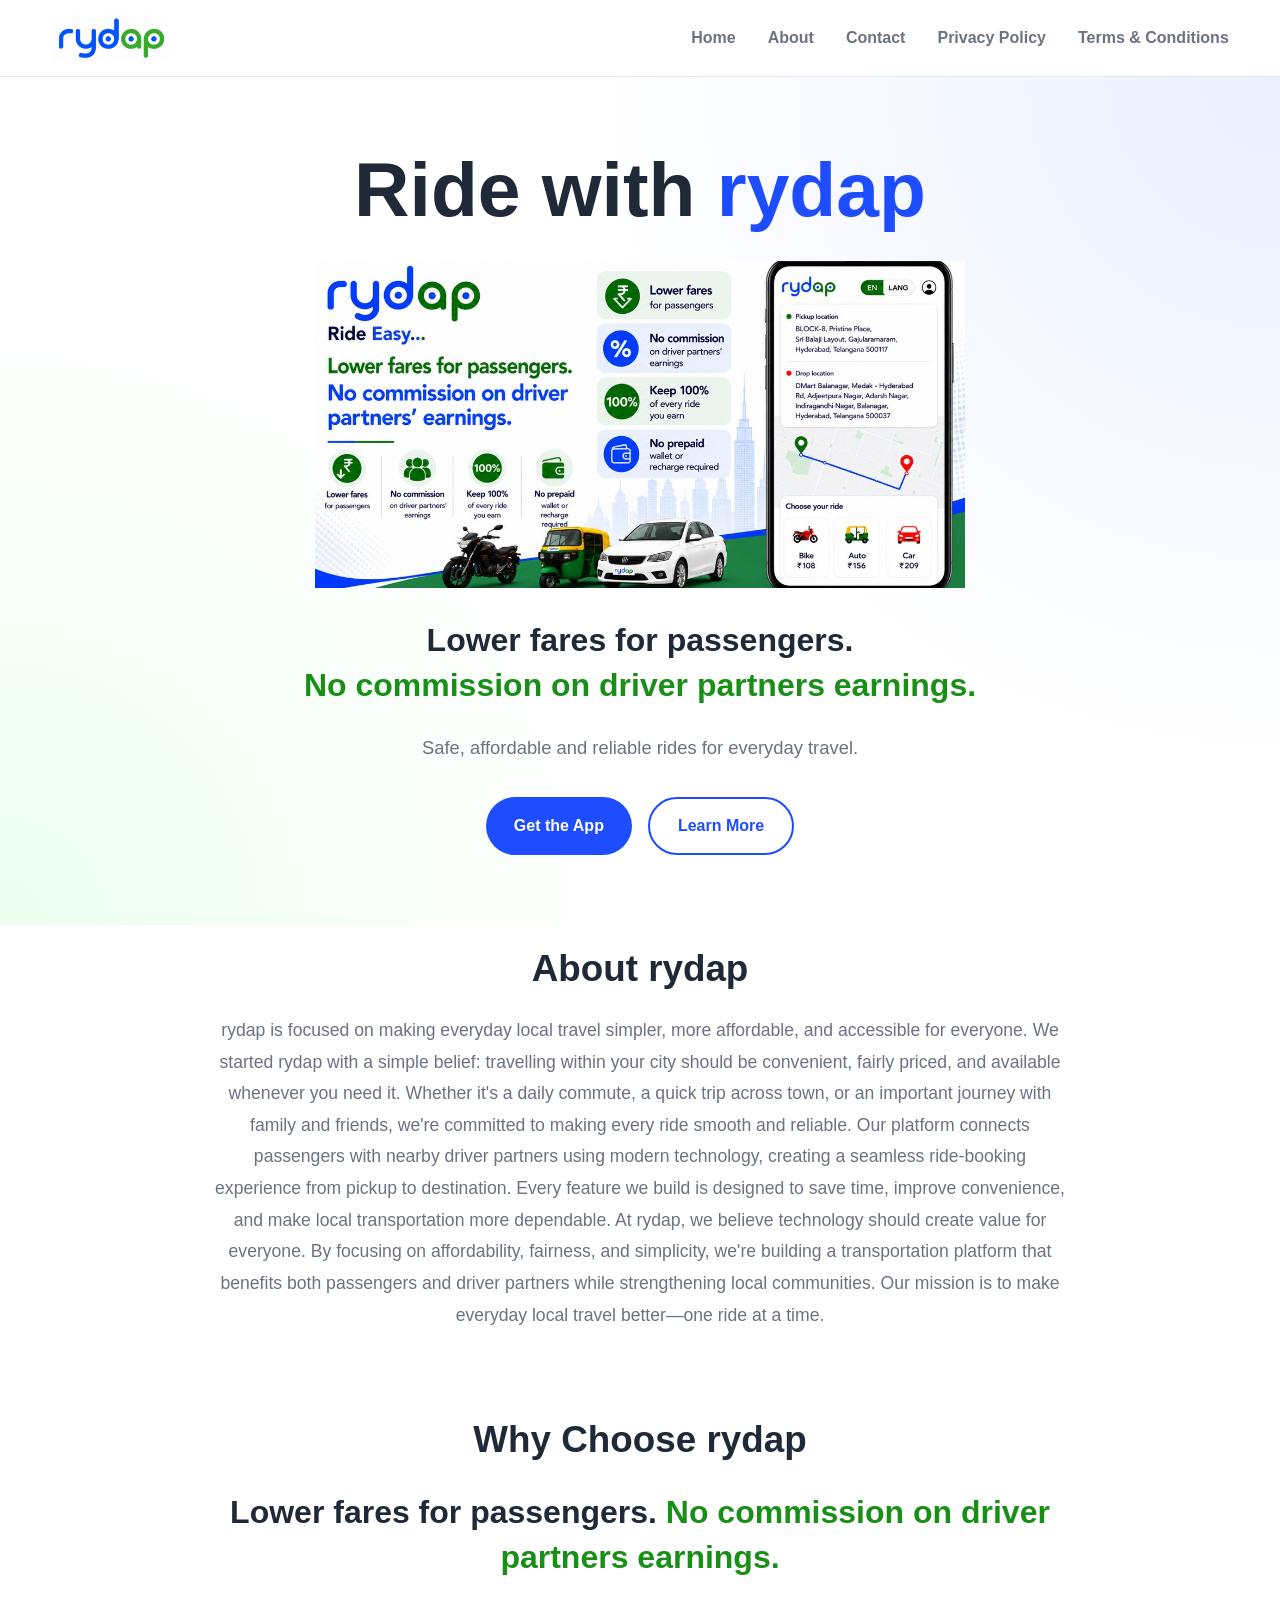
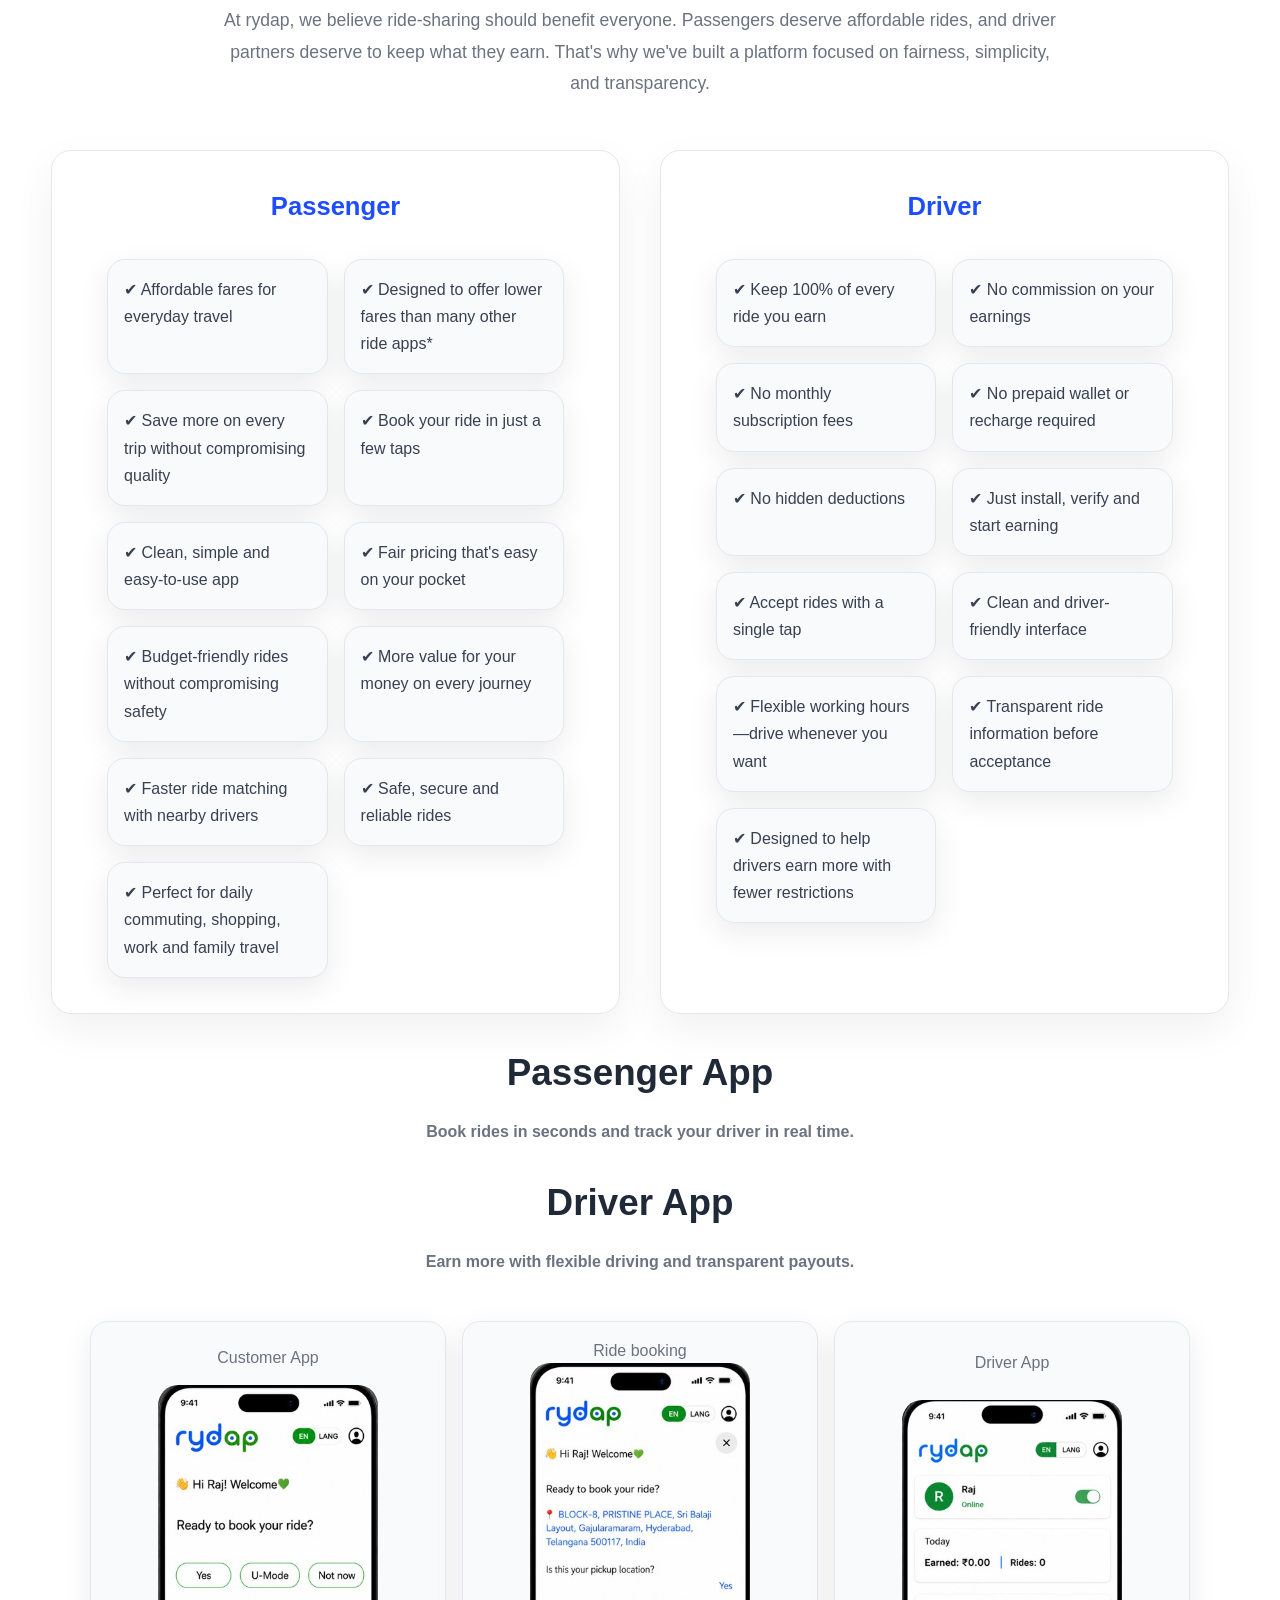
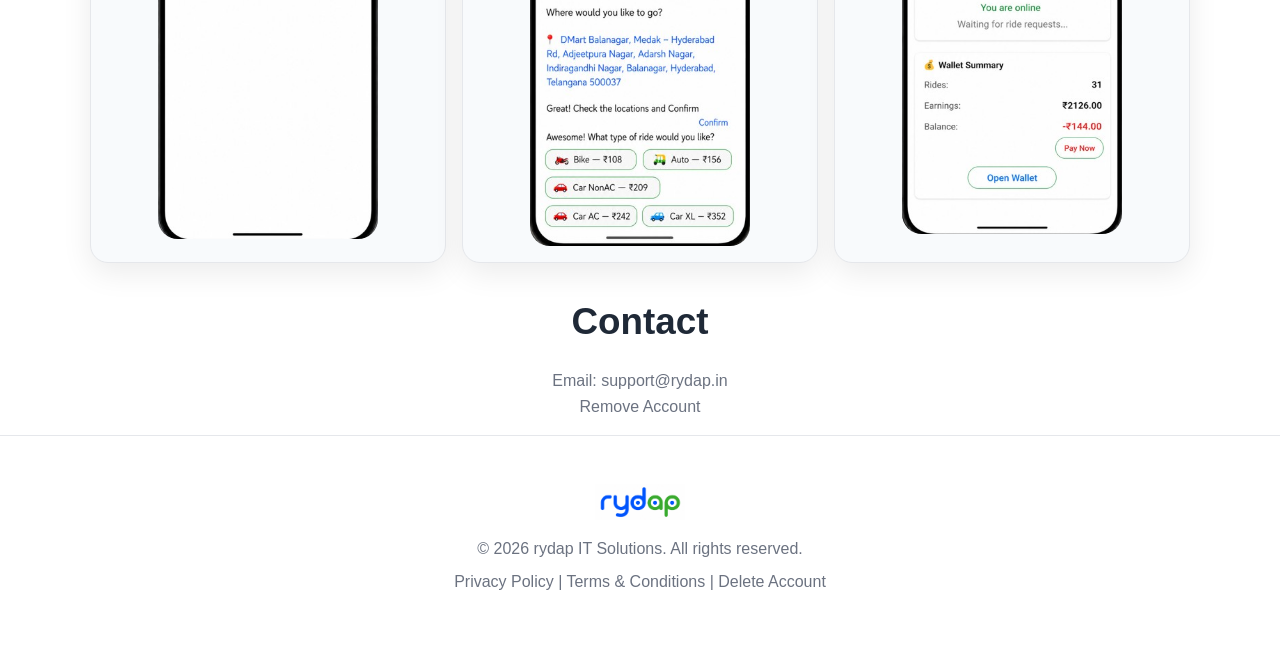
==== index.html @ 01ca0c14 "google verify added" ====
<!DOCTYPE html>
<html lang="en">

<head>
    <meta name="google-site-verification" content="SIrIhO9HNDXoM-nYFRVUDA_hOO6g_Cd_EicZvXLPrxA" />
    <meta charset="UTF-8">
    <meta name="viewport" content="width=device-width, initial-scale=1.0">
    <title>rydap | Ride Easy</title>
    <meta name="description" content="Official website of rydap. Affordable, reliable rides for everyone.">
    <meta name="theme-color" content="#1E4DFF">
    <link rel="stylesheet" href="css/style.css">
    <link rel="stylesheet" href="css/responsive.css">
</head>

<body>
    <header>
        <nav class="navbar">
            <a class="logo" href="/">
                <img src="images/bandi-logo.png" alt="rydap logo" height="48">
            </a>
            <ul class="nav-links">
                <li><a href="#home">Home</a></li>
                <li><a href="#about">About</a></li>
                <li><a href="contact.html">Contact</a></li>
                <li><a href="privacy.html">Privacy Policy</a></li>
                <li><a href="terms.html">Terms &amp; Conditions</a></li>
            </ul>
        </nav>
    </header>

    <main>
        <!-- <section id="home" class="hero">
            <div class="hero-content">
                <h1>Ride with <span>rydap</span> </h1>
                <h3 class="why-tagline">
                    Lower fares for passengers. <span>No commission on driver partners earnings.</span>
                </h3>
                <p>Safe, affordable and reliable rides.</p>
                <div class="hero-buttons">
                    <a href="#" class="btn primary">Get the App</a>
                    <a href="#about" class="btn secondary">Learn More</a>
                </div>
            </div>
        </section> -->
        <section id="home" class="hero">

    <div class="hero-content">

        <h1>Ride with <span>rydap</span></h1>

        <div class="hero-banner">
            <img src="images/grpScreenshot.jpg" alt="rydap App">
        </div>

        <h3 class="why-tagline">
            Lower fares for passengers.<br>
            <span>No commission on driver partners earnings.</span>
        </h3>

        <p>
            Safe, affordable and reliable rides for everyday travel.
        </p>

        <div class="hero-buttons">
            <a href="#" class="btn primary">Get the App</a>
            <a href="#about" class="btn secondary">Learn More</a>
        </div>

    </div>

</section>

        <section id="about">
            <h2>About rydap</h2>
            <p class="section-intro">
                rydap is focused on making everyday local travel simpler, more affordable, and accessible for everyone.

We started rydap with a simple belief: travelling within your city should be convenient, fairly priced, and available whenever you need it. Whether it's a daily commute, a quick trip across town, or an important journey with family and friends, we're committed to making every ride smooth and reliable.

Our platform connects passengers with nearby driver partners using modern technology, creating a seamless ride-booking experience from pickup to destination. Every feature we build is designed to save time, improve convenience, and make local transportation more dependable.

At rydap, we believe technology should create value for everyone. By focusing on affordability, fairness, and simplicity, we're building a transportation platform that benefits both passengers and driver partners while strengthening local communities.

Our mission is to make everyday local travel better—one ride at a time.
            </p>
        </section>

        <section id="why">

            <div class="container">

                <h2>Why Choose rydap</h2>
                <h3 class="why-tagline">
                    Lower fares for passengers. <span>No commission on driver partners earnings.</span>
                </h3>

                <p class="section-intro">
                    At rydap, we believe ride-sharing should benefit everyone. Passengers deserve affordable rides, and
                    driver partners deserve to keep what they earn. That's why we've built a platform focused on
                    fairness, simplicity, and transparency.
                </p>


                <div class="why-grid">

                    <!-- Passenger -->

                    <div class="why-card">

                        <h3>Passenger</h3>

                        <ul>
                            <li>✔ Affordable fares for everyday travel</li>
                            <li>✔ Designed to offer lower fares than many other ride apps*</li>
                            <li>✔ Save more on every trip without compromising quality</li>
                            <li>✔ Book your ride in just a few taps</li>
                            <li>✔ Clean, simple and easy-to-use app</li>
                            <li>✔ Fair pricing that's easy on your pocket</li>
                            <li>✔ Budget-friendly rides without compromising safety</li>
                            <li>✔ More value for your money on every journey</li>
                            <li>✔ Faster ride matching with nearby drivers</li>
                            <li>✔ Safe, secure and reliable rides</li>
                            <li>✔ Perfect for daily commuting, shopping, work and family travel</li>

                        </ul>

                    </div>

                    <!-- Driver -->

                    <div class="why-card">

                        <h3><span>Driver</span></h3>

                        <ul>

                            <li>✔ Keep 100% of every ride you earn</li>

                            <li>✔ No commission on your earnings</li>

                            <li>✔ No monthly subscription fees</li>

                            <li>✔ No prepaid wallet or recharge required</li>
                            <li>✔ No hidden deductions</li>

                            <li>✔ Just install, verify and start earning</li>

                            <li>✔ Accept rides with a single tap</li>

                            <li>✔ Clean and driver-friendly interface</li>

                            <li>✔ Flexible working hours—drive whenever you want</li>

                            <li>✔ Transparent ride information before acceptance</li>

                            <li>✔ Designed to help drivers earn more with fewer restrictions</li>

                        </ul>

                    </div>

                </div>

            </div>

        </section>

        <section id="passenger">
            <h2>Passenger App</h2>
            <h3>Book rides in seconds and track your driver in real time.</h3>
        </section>

        <section id="driver">
            <h2>Driver App</h2>
            <h3>Earn more with flexible driving and transparent payouts.</h3>
        </section>

        <section id="screenshots">

            <div class="screens-grid">

                <div class="shot">
                    <p>Customer App</p>
                    <img src="images/Screenshot 1.jpg" alt="rydap Passenger App Screenshot">

                </div>

                <div class="shot">
                    <p>Ride booking</p>
                    <img src="images/Screenshot 2.jpg" alt="rydap passenger App Screenshot">

                </div>

                <div class="shot">
                    <p>Driver App</p>
                    <img src="images/Screenshot 3.jpg" alt="Driver Screenshot">

                </div>

            </div>

        </section>

        <section id="contact">
            <h2>Contact</h2>
            <p>Email: support@rydap.in</p>
            <p> <a href="delete-account.html">Remove Account</a> </p>
        </section>
    </main>

    <footer>
        <img src="images/bandi-logo.png" alt="rydap logo" height="36">
        <p>&copy; 2026 rydap IT Solutions. All rights reserved.</p>
        <p>
            <a href="privacy.html">Privacy Policy</a> |
            <a href="terms.html">Terms &amp; Conditions</a> |
            <a href="delete-account.html">Delete Account</a>
        </p>
    </footer>

    <script src="js/app.js"></script>
</body>

</html>
---- css/style.css ----
:root{
  --primary:#1E4DFF;
  --secondary:#198F18;
  --text:#1f2937;
  --muted:#6b7280;
  --bg:#ffffff;
  --surface:#f8fafc;
  --border:#e5e7eb;
  --radius:18px;
  --shadow:0 10px 30px rgba(0,0,0,.08);
  --container:1200px;
  --transition:.3s ease;
}
*{margin:0;padding:0;box-sizing:border-box}
html{scroll-behavior:smooth}
body{
  font-family:Inter,Segoe UI,Roboto,Arial,sans-serif;
  color:var(--text);
  background:var(--bg);
  line-height:1.6;
}
img{max-width:100%;display:block}
a{text-decoration:none;color:inherit}
ul{list-style:none}
.container{width:min(92%,var(--container));margin:auto}

header{
  position:sticky;top:0;z-index:1000;
  background:#fff;
  border-bottom:1px solid var(--border);
  backdrop-filter:blur(12px);
}
.navbar{
  width:min(92%,var(--container));
  margin:auto;
  display:flex;
  align-items:center;
  justify-content:space-between;
  min-height:76px;
}
.nav-links{display:flex;gap:2rem}
.nav-links a{
  color:var(--muted);
  font-weight:600;
  transition:var(--transition);
}
.nav-links a:hover{color:var(--primary)}

.hero{
  min-height:88vh;
  display:grid;
  place-items:center;
  text-align:center;
  padding:5rem 1.5rem;
  background:
  radial-gradient(circle at top right,#e9f0ff 0%,transparent 45%),
  radial-gradient(circle at bottom left,#ebffee 0%,transparent 40%),
  #fff;
}
.hero h1{
  font-size:clamp(2.8rem,6vw,5rem);
  line-height:1.1;
  margin-bottom:1rem;
}
.hero h1 span{color:var(--primary)}
.hero p{
  max-width:700px;
  margin:auto;
  color:var(--muted);
  font-size:1.15rem;
}
.hero-buttons{
  margin-top:2rem;
  display:flex;
  gap:1rem;
  justify-content:center;
  flex-wrap:wrap;
}
.btn{
  display:inline-flex;
  align-items:center;
  justify-content:center;
  padding:14px 28px;
  border-radius:999px;
  font-weight:700;
  transition:var(--transition);
}
.primary{
  background:var(--primary);
  color:#fff;
}
.primary:hover{
  transform:translateY(-2px);
  box-shadow:var(--shadow);
}
.secondary{
  border:2px solid var(--primary);
  color:var(--primary);
}
.secondary:hover{
  background:var(--primary);
  color:#fff;
}
.hero{
    padding:70px 0;
    text-align:center;
}

.hero-content{
    width:min(92%,1100px);
    margin:auto;
}

.hero h1{
    margin-bottom:30px;
}

.hero-banner{
    display: flex;
    justify-content: center;
    align-items: center;
    margin: 30px auto;
}

.hero-banner img{
    width: 65%;
    max-width: 650px;
    height: auto;
    display: block;
    margin: 0 auto;
}

.why-tagline{
    margin-top:20px;
    font-size:2rem;
    line-height:1.4;
}

.hero p{
    margin:20px auto 35px;
    max-width:700px;
}
section{
  padding:15px 0;
}
section h2{
  text-align:center;
  font-size:2.3rem;
  margin-bottom:1rem;
}
section h3{
  max-width:760px;
  margin:0 auto;
  font-size:1rem;
  text-align:center;
  color:var(--muted);
}
section>p{
  max-width:760px;
  margin:0 auto;
  font-size:1rem;
  text-align:center;
  color:var(--muted);
}

#why ul{
  width:min(92%,900px);
  margin:2rem auto 0;
  display:grid;
  grid-template-columns:repeat(auto-fit,minmax(220px,1fr));
  gap:1rem;
}
#why li,
.shot{
  background:var(--surface);
  border:1px solid var(--border);
  border-radius:var(--radius);
  padding:1rem;
  box-shadow:var(--shadow);
}

.screens-grid{
  width:min(92%,1100px);
  margin:1rem auto 0;
  display:grid;
  grid-template-columns:repeat(3,1fr);
  gap:1rem;
}
.shot{
  min-height:220px;
  display:grid;
  place-items:center;
  color:var(--muted);
}
.shot img {
    width: 100%;
    max-width: 220px;
    height: auto;
    border-radius: 20px;
}

footer{
  padding:3rem 1.5rem;
  text-align:center;
  border-top:1px solid var(--border);
  color:var(--muted);
}
footer img{margin:0 auto 1rem}
footer p{margin:.5rem 0}
footer a:hover{color:var(--primary)}

.fade-up{
  opacity:0;
  transform:translateY(30px);
  transition:.7s ease;
}
.fade-up.show{
  opacity:1;
  transform:none;
}

.why-grid{
    display:grid;
    grid-template-columns:repeat(auto-fit,minmax(340px,1fr));
    gap:40px;
    margin-top:50px;
}

.why-card{
    background:#fff;
    border:1px solid #e5e7eb;
    border-radius:20px;
    padding:35px;
    box-shadow:0 15px 40px rgba(0,0,0,.06);
    transition:.3s ease;
}

.why-card:hover{
    transform:translateY(-8px);
}

.why-card h3{
    color:#1E4DFF;
    margin-bottom:20px;
    font-size:1.6rem;
}

.why-card ul{
    list-style:none;
    padding:0;
    margin:0;
}

.why-card li{
    padding:10px 0;
    border-bottom:1px solid #f1f5f9;
    color:#374151;
    line-height:1.7;
}

.why-card li:last-child{
    border-bottom:none;
}

.why-tagline{
    margin:20px auto 25px;
    text-align:center;
    font-size:2rem;
    font-weight:700;
    color:#1f2937;
    max-width:900px;
    line-height:1.4;
}

.why-tagline span{
    color:#198F18;
}

.section-intro{
    max-width:850px;
    margin:0 auto 50px;
    text-align:center;
    color:#6b7280;
    font-size:1.1rem;
    line-height:1.8;
}

.legal-page{
    max-width:900px;
    margin:0 auto;
    padding:120px 20px 80px;
}

.legal-page h1{
    text-align:center;
    margin-bottom:15px;
}

.legal-page h2{
    text-align:left;
    margin-top:35px;
    margin-bottom:1px;
}

.legal-page p{
    text-align:left;
    color:#555;
    line-height:1.8;
    margin-bottom:1px;
}

.legal-page ul{
    margin:15px 0 25px 25px;
    padding-left:20px;
}

.legal-page li{
    margin-bottom:10px;
    line-height:1.8;
    color:#555;
}

/* Support contact form */

.support-form {
  max-width: 700px;
  margin: 40px 0;
}

.support-form h2 {
  margin-bottom: 30px;
}

.support-form .form-group {
  display: flex;
  flex-direction: column;
  align-items: stretch;
  margin-bottom: 22px;
}

.support-form .form-group label {
  display: block;
  width: 100%;
  margin: 0 0 8px 0;

  font-size: 16px;
  font-weight: 600;
  line-height: 1.4;
}

.support-form .form-group input,
.support-form .form-group textarea {
  display: block;
  width: 100%;
  box-sizing: border-box;

  padding: 14px 16px;

  font-family: inherit;
  font-size: 16px;

  border: 1px solid #d1d5db;
  border-radius: 8px;
}

.support-form .form-group input {
  height: 52px;
}

.support-form .form-group textarea {
  height: 220px;
  min-height: 220px;
  resize: vertical;

  /* Text begins at TOP of message box */
  vertical-align: top;
}

.support-form .form-group input:focus,
.support-form .form-group textarea:focus {
  outline: none;
  border-color: #28a745;
}

.support-submit-btn {
  padding: 14px 30px;

  border: 0;
  border-radius: 8px;

  background: #28a745;
  color: #fff;

  font-size: 16px;
  font-weight: 600;
  cursor: pointer;
}
---- css/responsive.css ----
/* Large desktops */
@media (min-width:1400px){
  .container,.navbar{max-width:1280px}
}

/* Laptops / Tablets */
@media (max-width:1024px){
  .hero{min-height:75vh;padding:4rem 1.25rem}
  .hero h1{font-size:clamp(2.5rem,5vw,4rem)}
  section{padding:72px 0}
  .screens-grid{
    grid-template-columns:repeat(2,1fr);
    gap:1.5rem;
  }
}

/* Tablets */
@media (max-width:768px){
  .navbar{
    flex-direction:column;
    justify-content:center;
    gap:1rem;
    padding:1rem 0;
  }

  .nav-links{
    flex-wrap:wrap;
    justify-content:center;
    gap:1rem;
  }

  .hero{
    min-height:auto;
    padding:5rem 1rem;
  }

  .hero p{
    font-size:1rem;
  }

  .hero-buttons{
    flex-direction:column;
    align-items:center;
  }

  .btn{
    width:240px;
  }

  section h2{
    font-size:2rem;
  }

  #why ul{
    grid-template-columns:1fr;
  }

  .screens-grid{
    grid-template-columns:1fr;
  }

  .shot{
    min-height:220px;
  }
}

/* Mobile */
@media (max-width:480px){
  body{
    font-size:15px;
  }

  .navbar{
    min-height:auto;
  }

  .logo img{
    height:40px;
  }

  .hero h1{
    font-size:2.25rem;
  }
  .hero-banner img{
    width:95%;
    max-width:100%;
    margin:0 auto;
}

  section{
    padding:60px 0;
  }

  section h2{
    font-size:1.75rem;
  }

  .btn{
    width:100%;
    max-width:320px;
    padding:13px 22px;
  }

  footer{
    padding:2rem 1rem;
  }
}
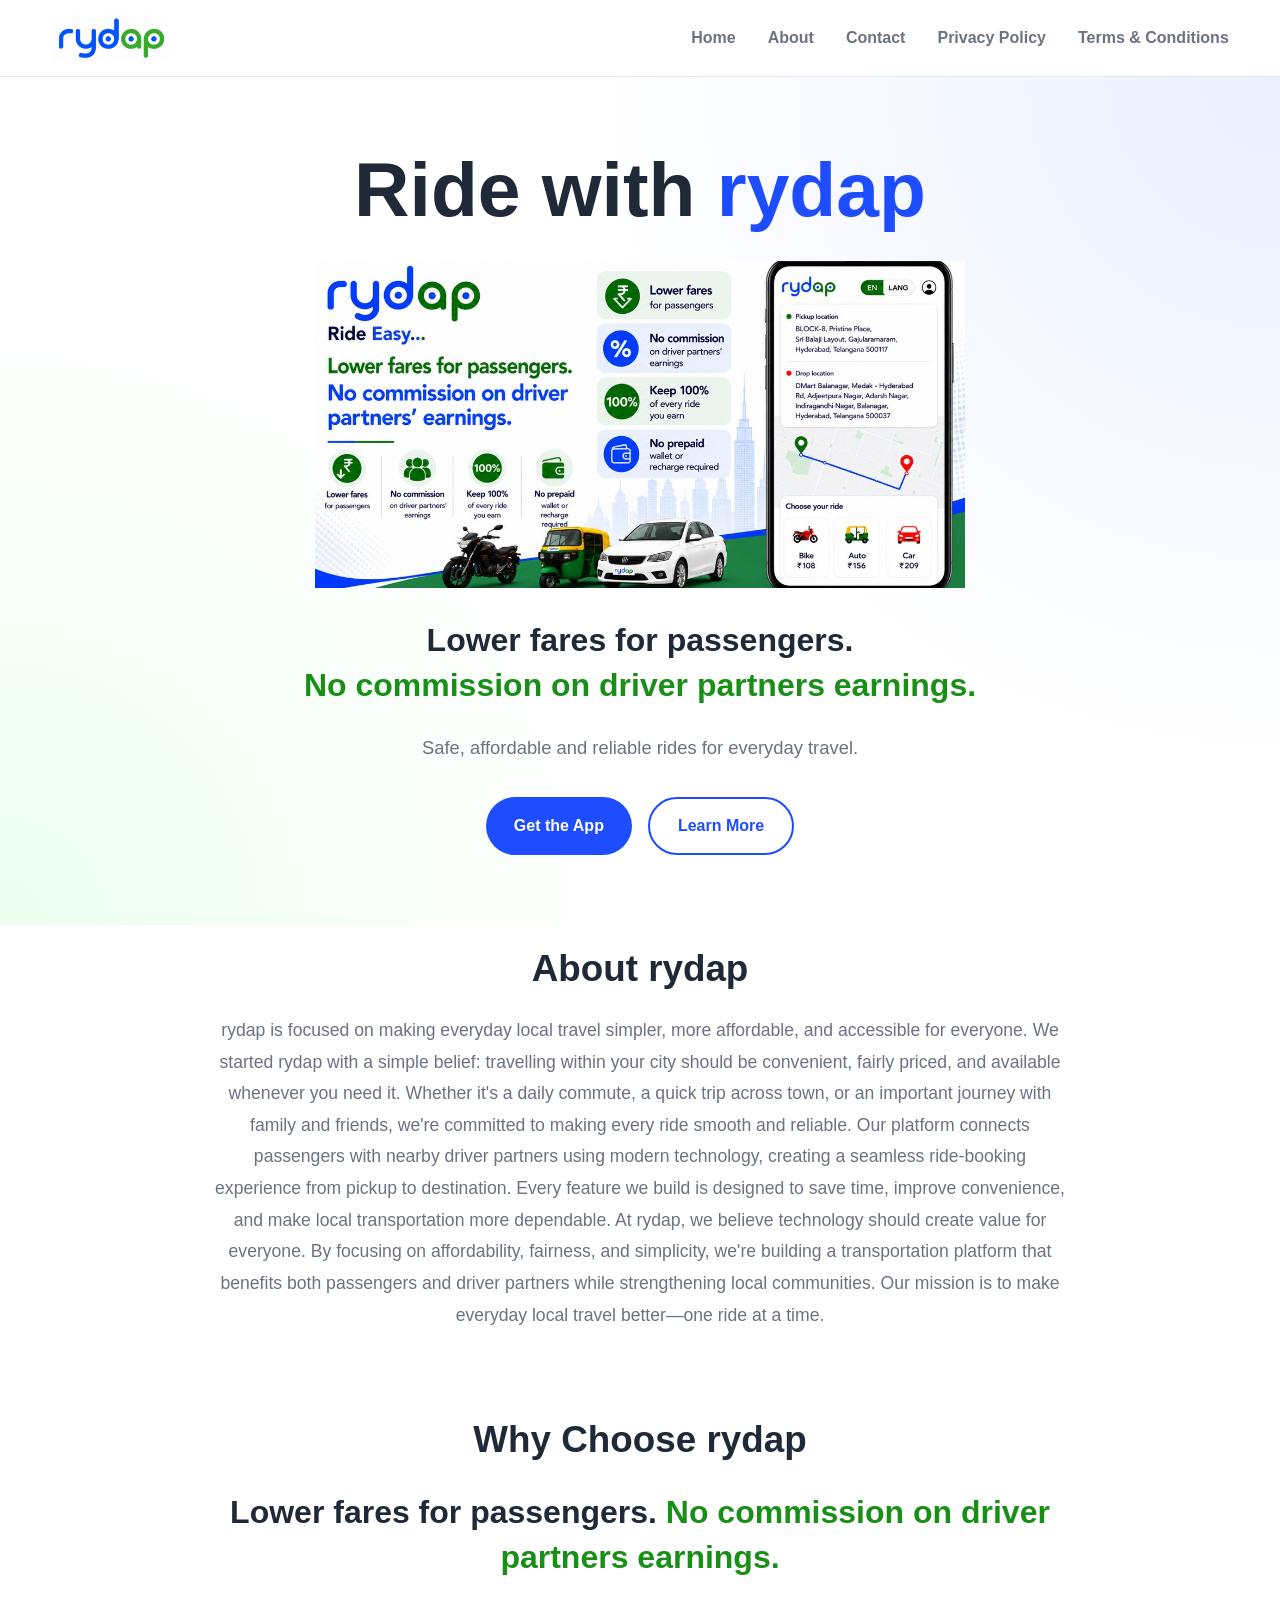
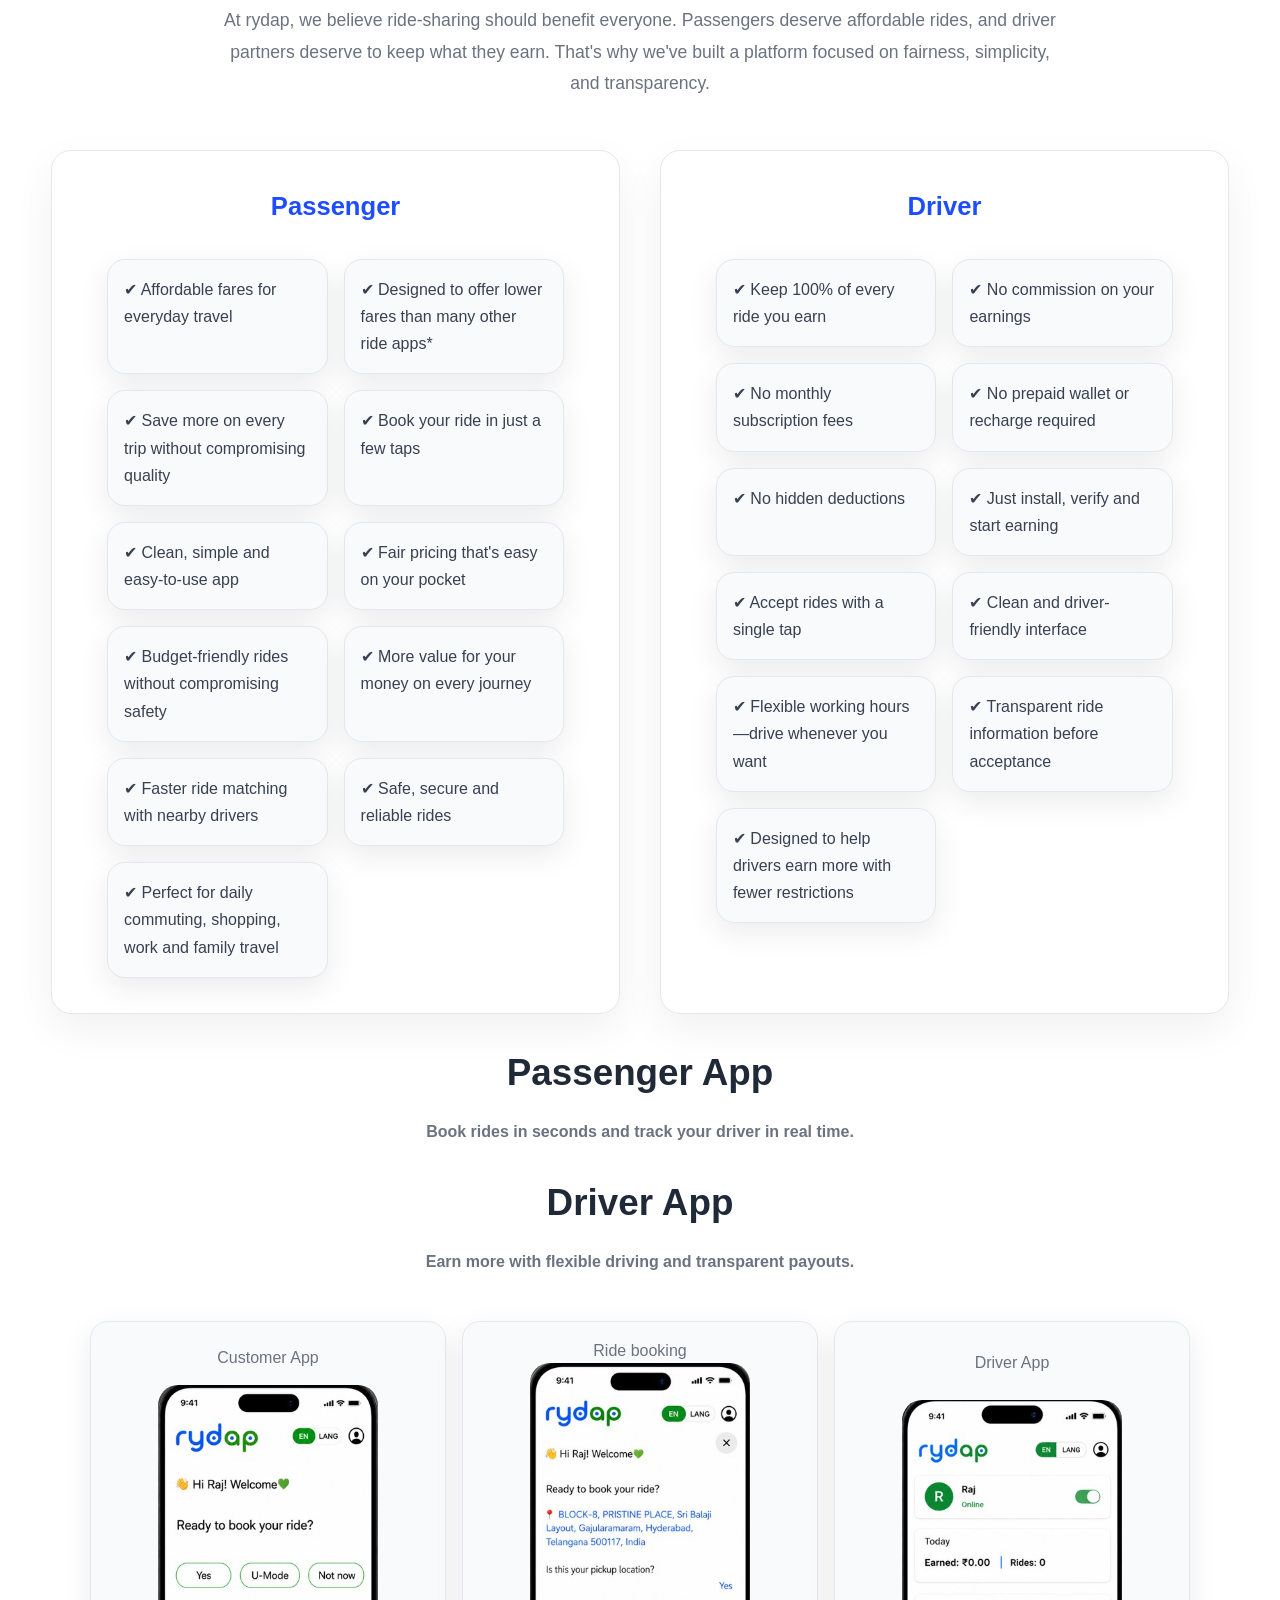
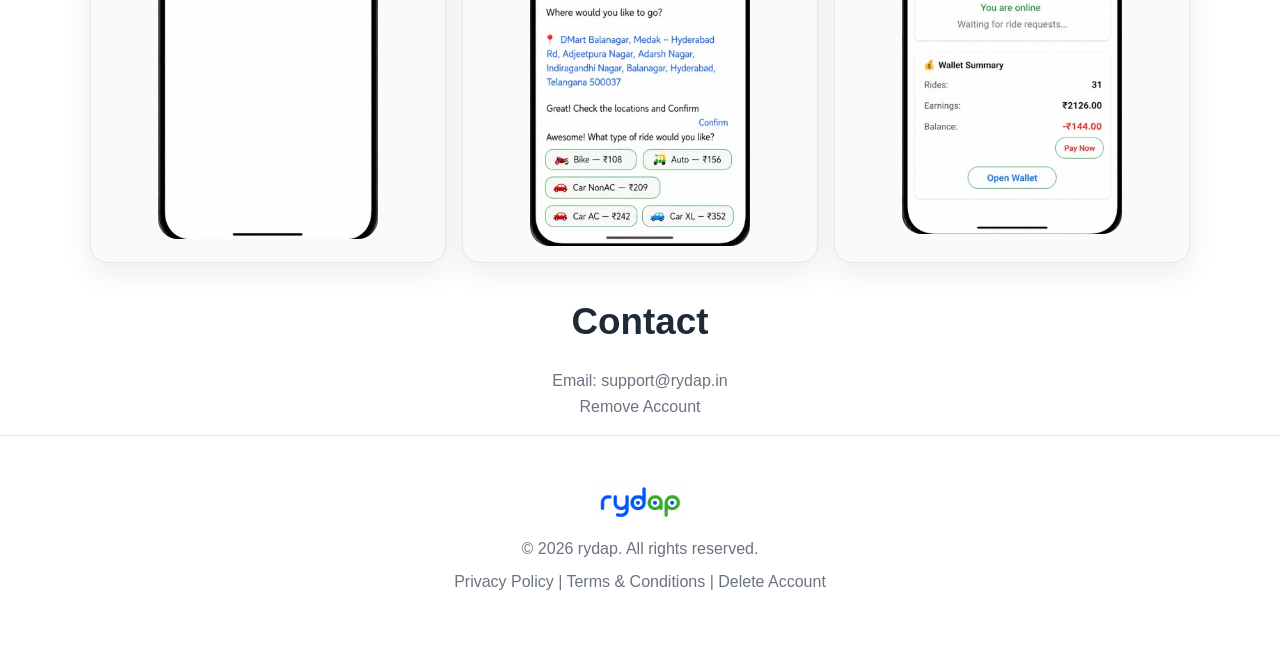
==== commit 07012366: "folder name and google verification added" ====
--- a/index.html
+++ b/index.html
@@ -2,7 +2,6 @@
 <html lang="en">
 
 <head>
-    <meta name="google-site-verification" content="SIrIhO9HNDXoM-nYFRVUDA_hOO6g_Cd_EicZvXLPrxA" />
     <meta charset="UTF-8">
     <meta name="viewport" content="width=device-width, initial-scale=1.0">
     <title>rydap | Ride Easy</title>
@@ -210,7 +209,7 @@
 
     <footer>
         <img src="images/bandi-logo.png" alt="rydap logo" height="36">
-        <p>&copy; 2026 rydap IT Solutions. All rights reserved.</p>
+        <p>&copy; 2026 rydap. All rights reserved.</p>
         <p>
             <a href="privacy.html">Privacy Policy</a> |
             <a href="terms.html">Terms &amp; Conditions</a> |
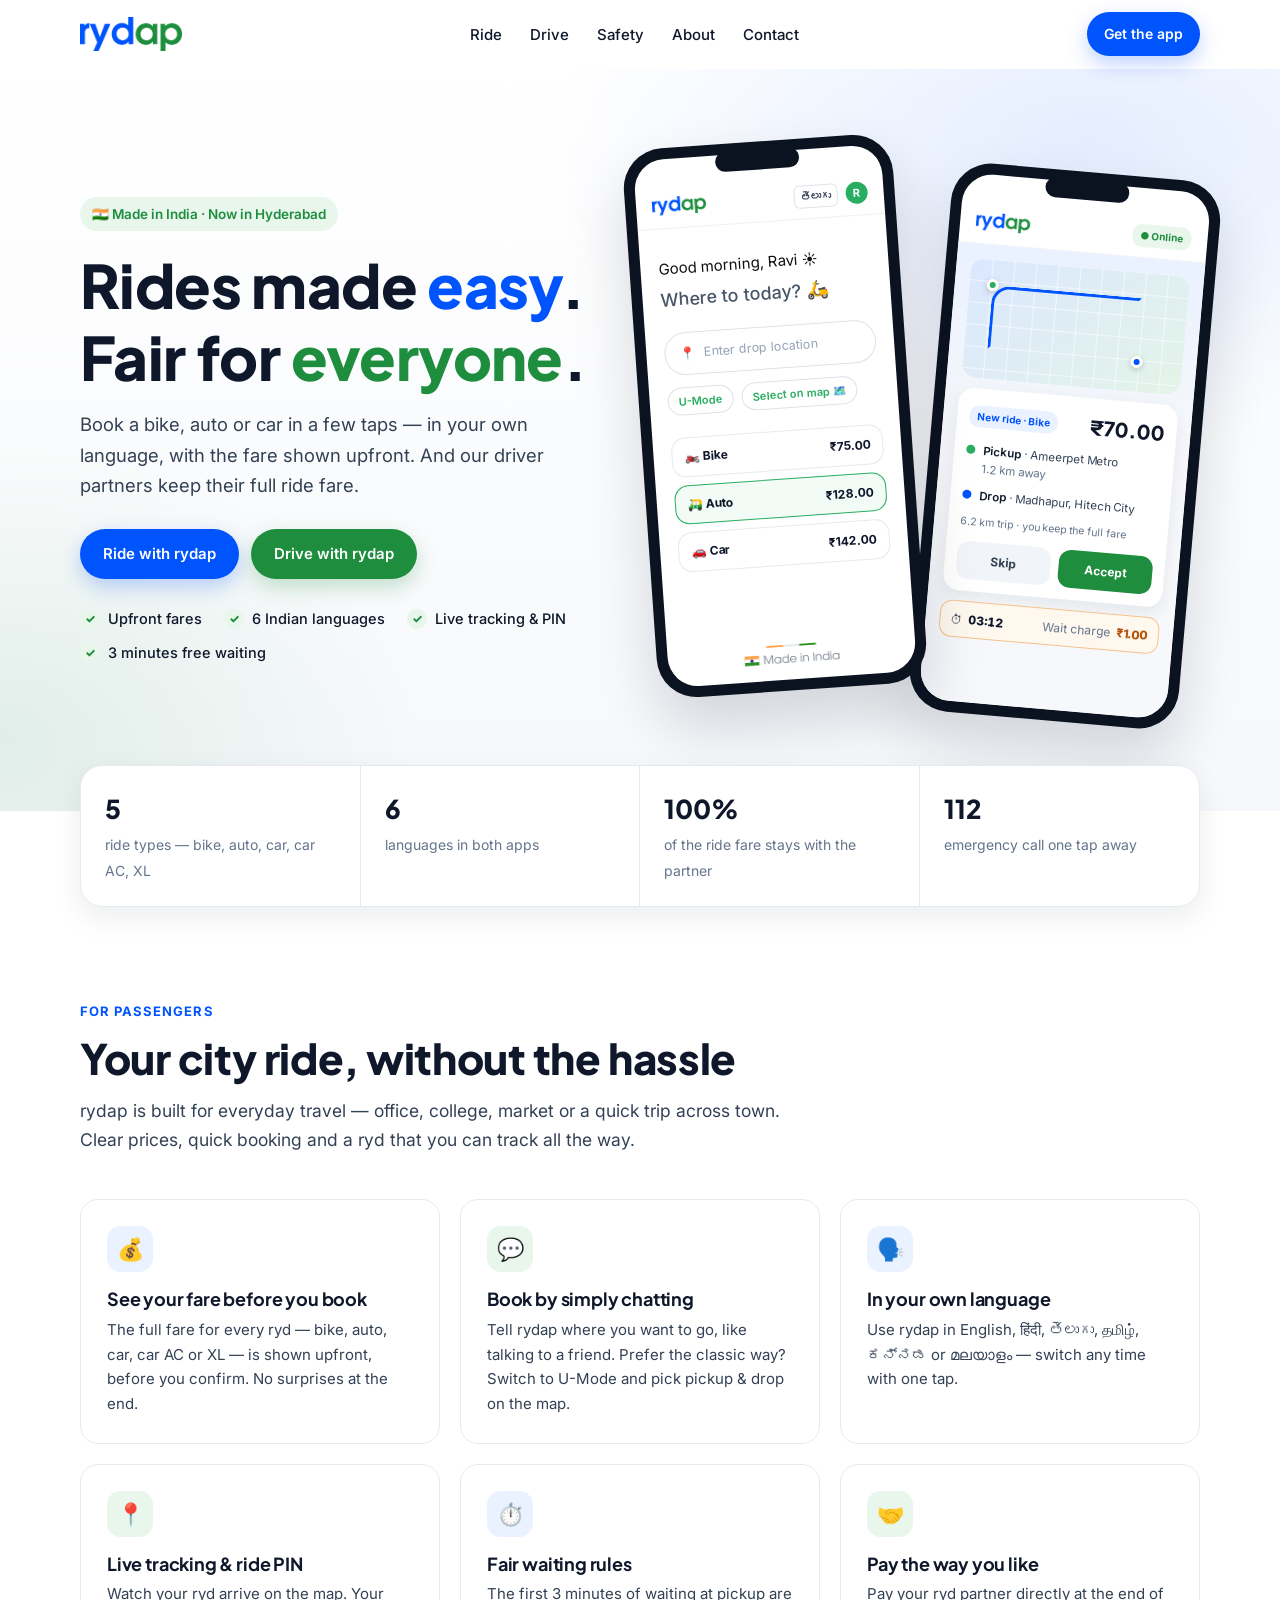
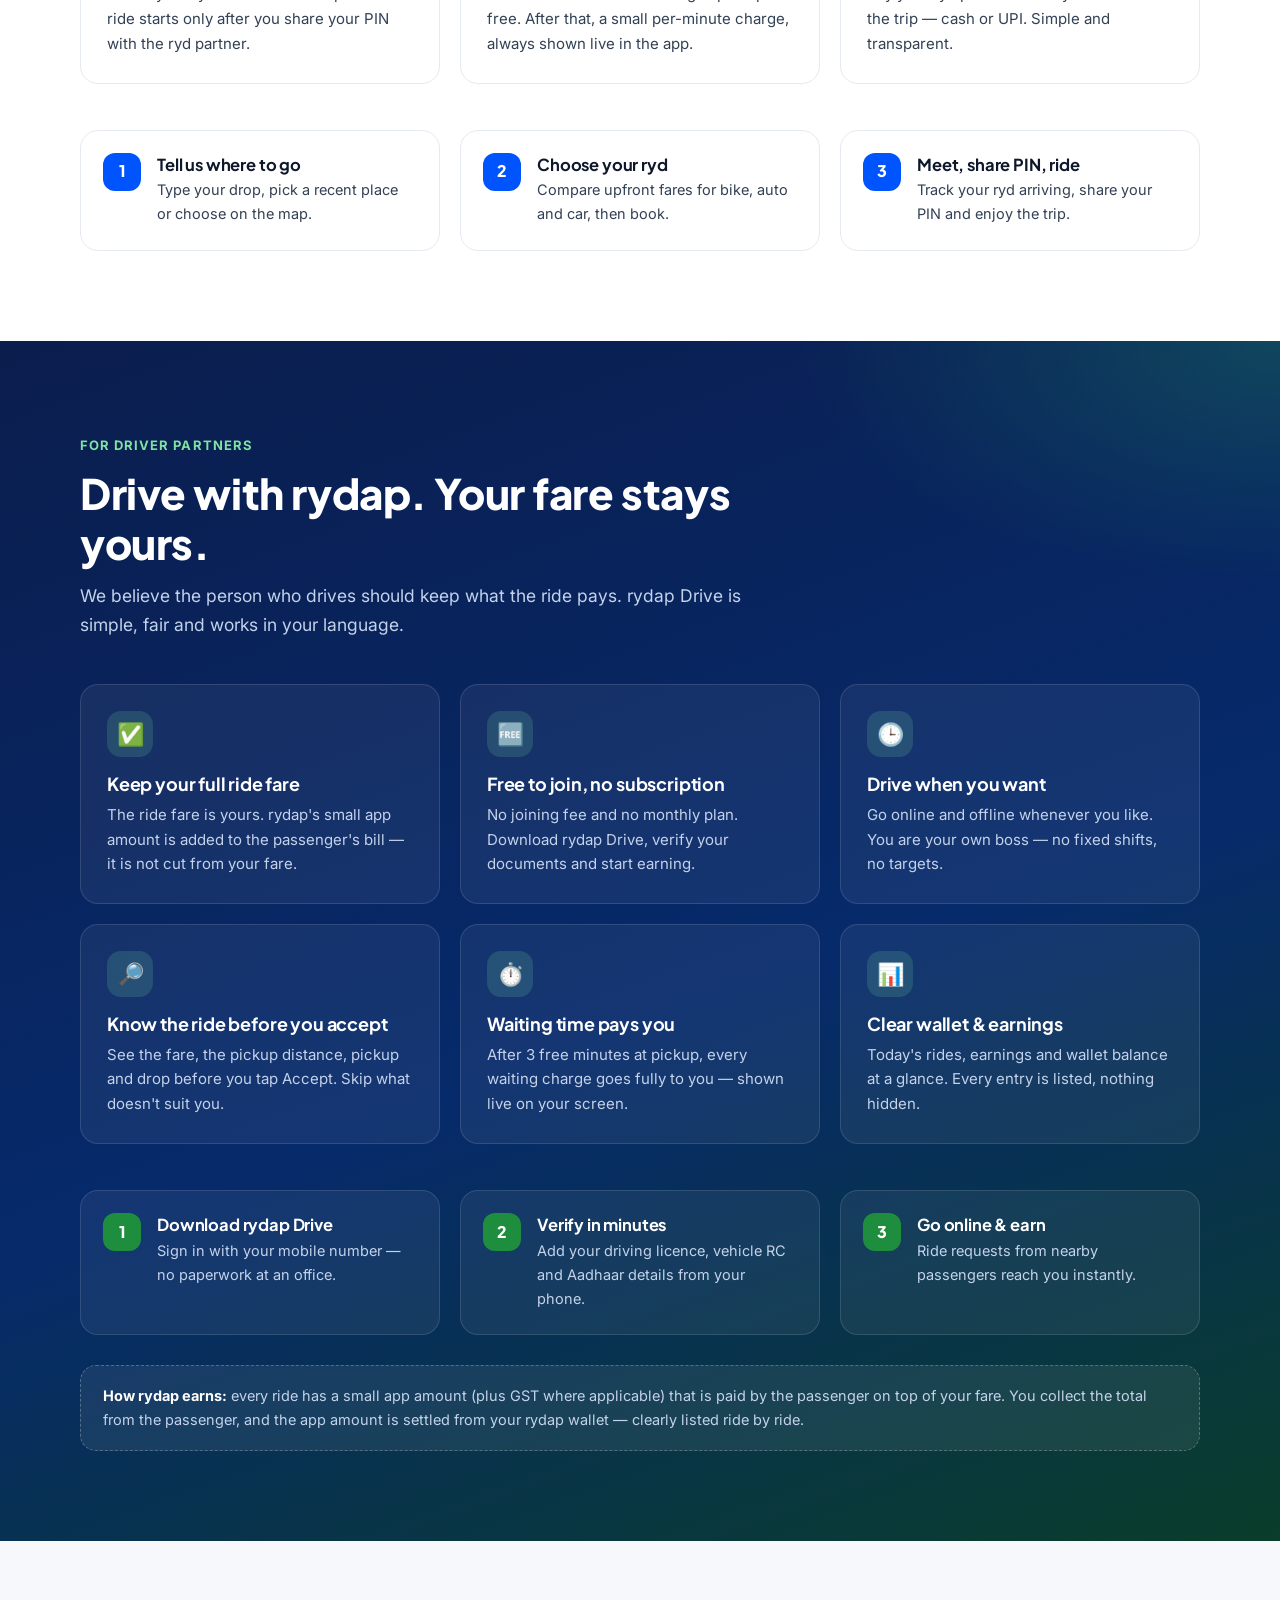
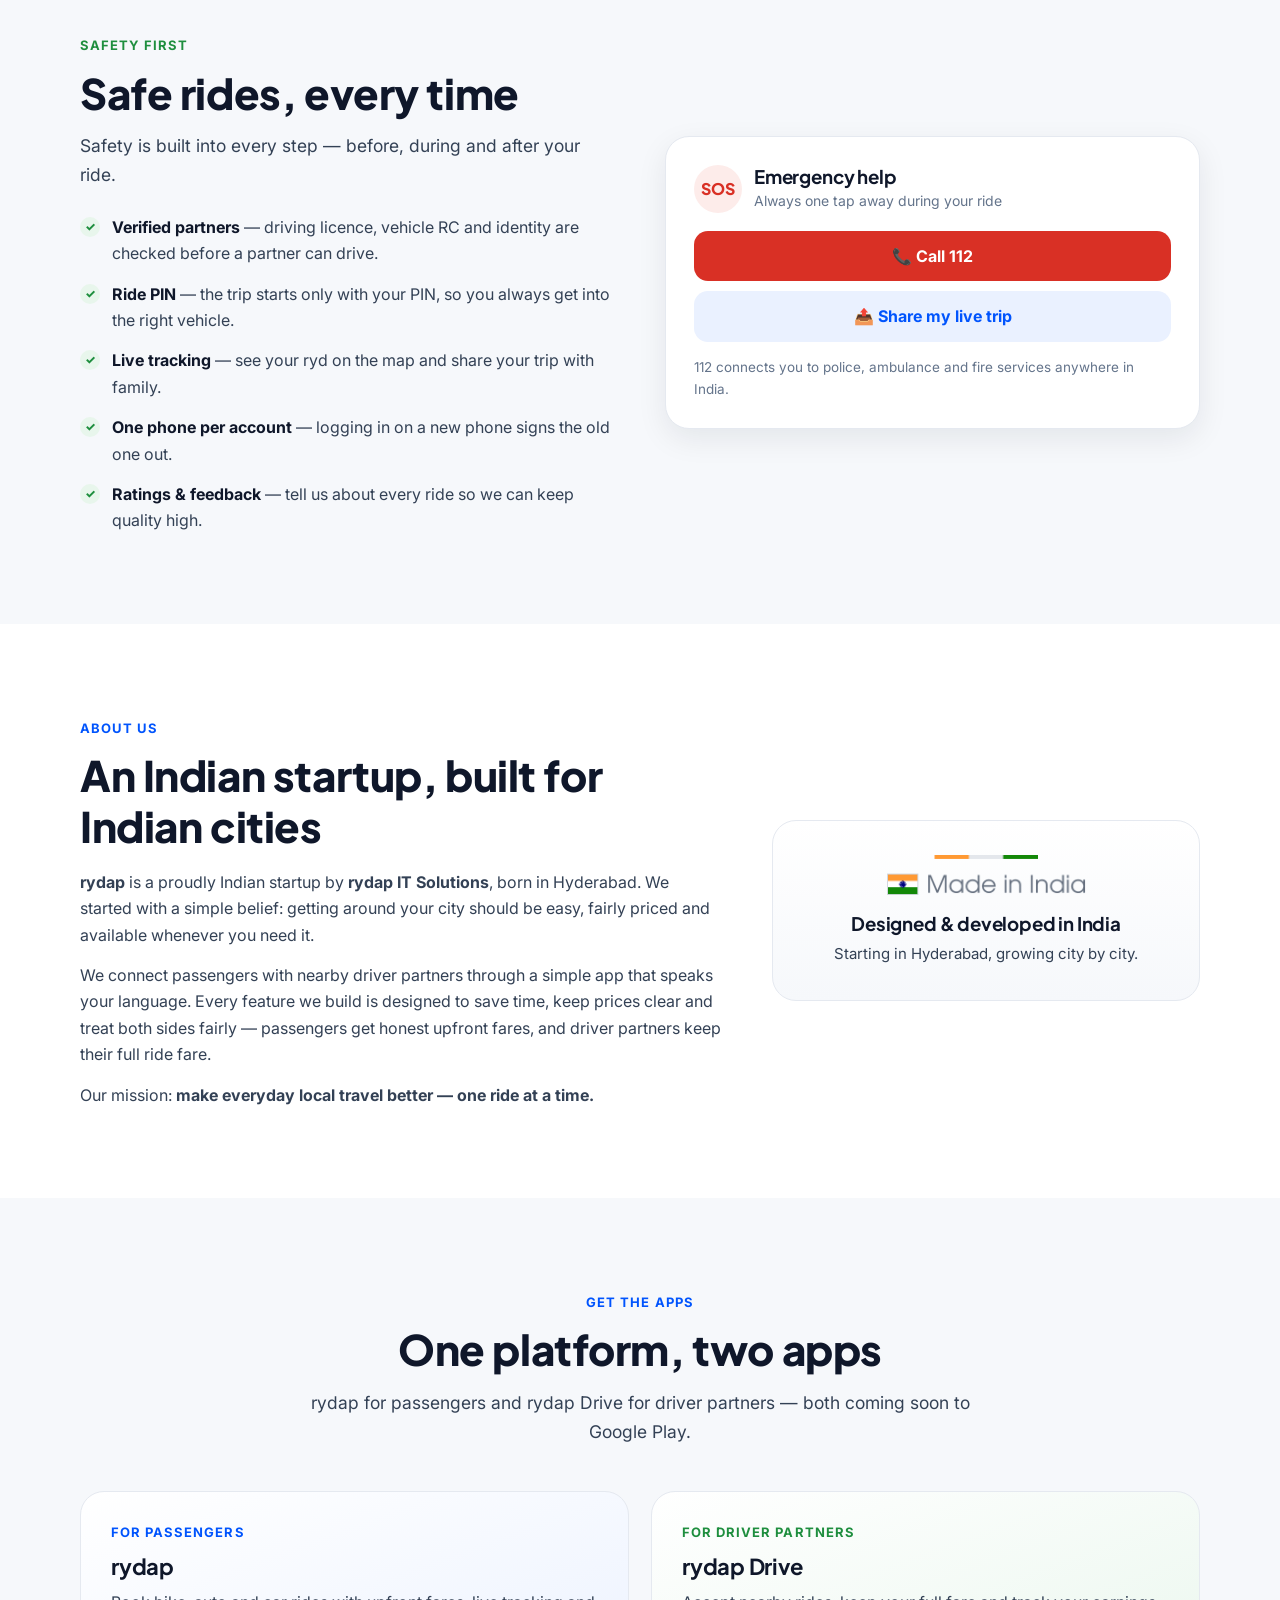
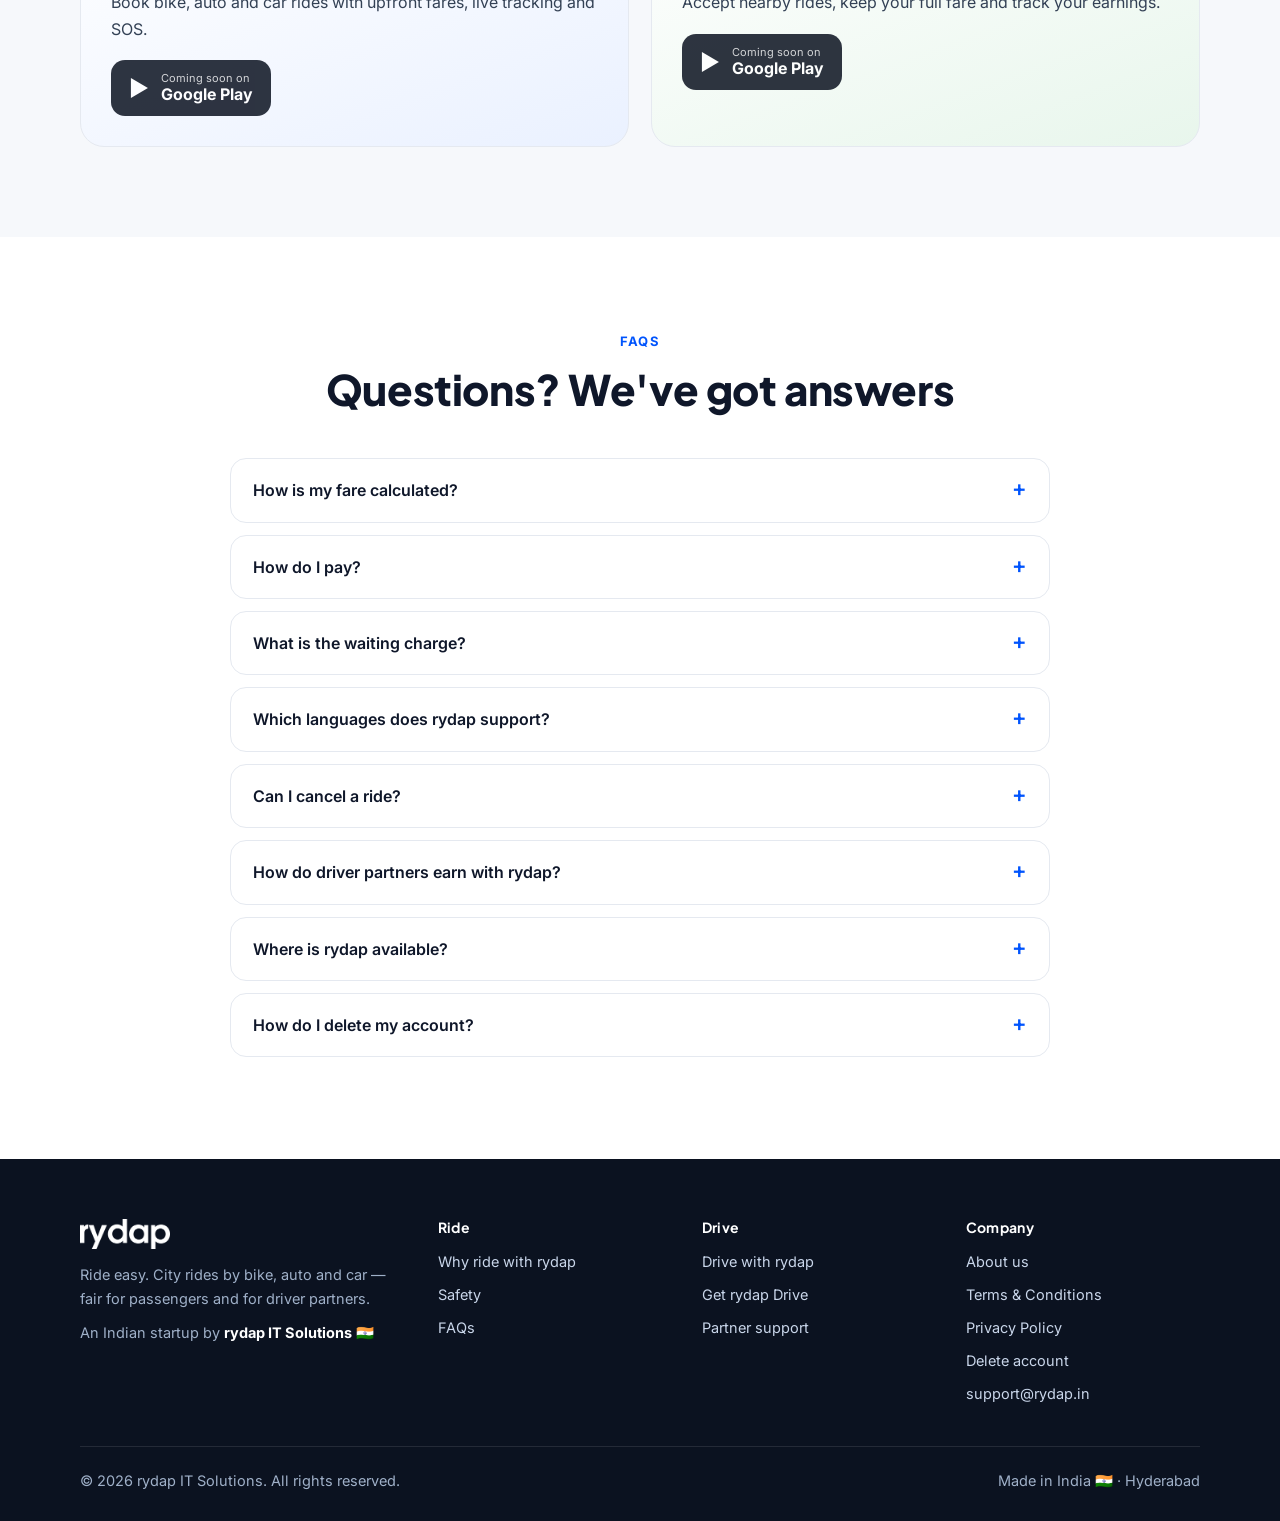
==== commit c0382b76: "website modified" ====
--- a/index.html
+++ b/index.html
@@ -1,223 +1,278 @@
 <!DOCTYPE html>
 <html lang="en">
-
 <head>
-    <meta charset="UTF-8">
-    <meta name="viewport" content="width=device-width, initial-scale=1.0">
-    <title>rydap | Ride Easy</title>
-    <meta name="description" content="Official website of rydap. Affordable, reliable rides for everyone.">
-    <meta name="theme-color" content="#1E4DFF">
-    <link rel="stylesheet" href="css/style.css">
-    <link rel="stylesheet" href="css/responsive.css">
+<meta charset="UTF-8">
+<meta name="viewport" content="width=device-width, initial-scale=1.0">
+<meta name="google-site-verification" content="rArw96rzlKCNTs-K7H0bSYheQGUD9l25T1pm52bHr14"/>
+<title>rydap — Ride easy. Fair rides for passengers & driver partners</title>
+<meta name="description" content="rydap is an Indian ride app for bike, auto and car rides. Upfront fares, booking in your language, live tracking — and driver partners keep their full ride fare.">
+<meta name="theme-color" content="#0054fd">
+<link rel="canonical" href="https://rydap.in/">
+<link rel="icon" type="image/png" sizes="32x32" href="images/icon-32.png">
+<link rel="apple-touch-icon" href="images/icon-180.png">
+<meta property="og:type" content="website">
+<meta property="og:site_name" content="rydap">
+<meta property="og:title" content="rydap — Ride easy. Fair rides for passengers & driver partners">
+<meta property="og:description" content="rydap is an Indian ride app for bike, auto and car rides. Upfront fares, booking in your language, live tracking — and driver partners keep their full ride fare.">
+<meta property="og:url" content="https://rydap.in/">
+<meta property="og:image" content="https://rydap.in/images/og-image.png">
+<meta name="twitter:card" content="summary_large_image">
+<link rel="preconnect" href="https://fonts.googleapis.com">
+<link rel="preconnect" href="https://fonts.gstatic.com" crossorigin>
+<link href="https://fonts.googleapis.com/css2?family=Inter:wght@400;500;600;700&family=Plus+Jakarta+Sans:wght@600;700;800&display=swap" rel="stylesheet">
+<link rel="stylesheet" href="css/site.css">
 </head>
-
 <body>
-    <header>
-        <nav class="navbar">
-            <a class="logo" href="/">
-                <img src="images/bandi-logo.png" alt="rydap logo" height="48">
-            </a>
-            <ul class="nav-links">
-                <li><a href="#home">Home</a></li>
-                <li><a href="#about">About</a></li>
-                <li><a href="contact.html">Contact</a></li>
-                <li><a href="privacy.html">Privacy Policy</a></li>
-                <li><a href="terms.html">Terms &amp; Conditions</a></li>
-            </ul>
-        </nav>
-    </header>
-
-    <main>
-        <!-- <section id="home" class="hero">
-            <div class="hero-content">
-                <h1>Ride with <span>rydap</span> </h1>
-                <h3 class="why-tagline">
-                    Lower fares for passengers. <span>No commission on driver partners earnings.</span>
-                </h3>
-                <p>Safe, affordable and reliable rides.</p>
-                <div class="hero-buttons">
-                    <a href="#" class="btn primary">Get the App</a>
-                    <a href="#about" class="btn secondary">Learn More</a>
-                </div>
-            </div>
-        </section> -->
-        <section id="home" class="hero">
-
-    <div class="hero-content">
-
-        <h1>Ride with <span>rydap</span></h1>
-
-        <div class="hero-banner">
-            <img src="images/grpScreenshot.jpg" alt="rydap App">
-        </div>
-
-        <h3 class="why-tagline">
-            Lower fares for passengers.<br>
-            <span>No commission on driver partners earnings.</span>
-        </h3>
-
-        <p>
-            Safe, affordable and reliable rides for everyday travel.
-        </p>
-
-        <div class="hero-buttons">
-            <a href="#" class="btn primary">Get the App</a>
-            <a href="#about" class="btn secondary">Learn More</a>
-        </div>
-
-    </div>
-
-</section>
-
-        <section id="about">
-            <h2>About rydap</h2>
-            <p class="section-intro">
-                rydap is focused on making everyday local travel simpler, more affordable, and accessible for everyone.
-
-We started rydap with a simple belief: travelling within your city should be convenient, fairly priced, and available whenever you need it. Whether it's a daily commute, a quick trip across town, or an important journey with family and friends, we're committed to making every ride smooth and reliable.
-
-Our platform connects passengers with nearby driver partners using modern technology, creating a seamless ride-booking experience from pickup to destination. Every feature we build is designed to save time, improve convenience, and make local transportation more dependable.
-
-At rydap, we believe technology should create value for everyone. By focusing on affordability, fairness, and simplicity, we're building a transportation platform that benefits both passengers and driver partners while strengthening local communities.
-
-Our mission is to make everyday local travel better—one ride at a time.
-            </p>
-        </section>
-
-        <section id="why">
-
-            <div class="container">
-
-                <h2>Why Choose rydap</h2>
-                <h3 class="why-tagline">
-                    Lower fares for passengers. <span>No commission on driver partners earnings.</span>
-                </h3>
-
-                <p class="section-intro">
-                    At rydap, we believe ride-sharing should benefit everyone. Passengers deserve affordable rides, and
-                    driver partners deserve to keep what they earn. That's why we've built a platform focused on
-                    fairness, simplicity, and transparency.
-                </p>
-
-
-                <div class="why-grid">
-
-                    <!-- Passenger -->
-
-                    <div class="why-card">
-
-                        <h3>Passenger</h3>
-
-                        <ul>
-                            <li>✔ Affordable fares for everyday travel</li>
-                            <li>✔ Designed to offer lower fares than many other ride apps*</li>
-                            <li>✔ Save more on every trip without compromising quality</li>
-                            <li>✔ Book your ride in just a few taps</li>
-                            <li>✔ Clean, simple and easy-to-use app</li>
-                            <li>✔ Fair pricing that's easy on your pocket</li>
-                            <li>✔ Budget-friendly rides without compromising safety</li>
-                            <li>✔ More value for your money on every journey</li>
-                            <li>✔ Faster ride matching with nearby drivers</li>
-                            <li>✔ Safe, secure and reliable rides</li>
-                            <li>✔ Perfect for daily commuting, shopping, work and family travel</li>
-
-                        </ul>
-
-                    </div>
-
-                    <!-- Driver -->
-
-                    <div class="why-card">
-
-                        <h3><span>Driver</span></h3>
-
-                        <ul>
-
-                            <li>✔ Keep 100% of every ride you earn</li>
-
-                            <li>✔ No commission on your earnings</li>
-
-                            <li>✔ No monthly subscription fees</li>
-
-                            <li>✔ No prepaid wallet or recharge required</li>
-                            <li>✔ No hidden deductions</li>
-
-                            <li>✔ Just install, verify and start earning</li>
-
-                            <li>✔ Accept rides with a single tap</li>
-
-                            <li>✔ Clean and driver-friendly interface</li>
-
-                            <li>✔ Flexible working hours—drive whenever you want</li>
-
-                            <li>✔ Transparent ride information before acceptance</li>
-
-                            <li>✔ Designed to help drivers earn more with fewer restrictions</li>
-
-                        </ul>
-
-                    </div>
-
-                </div>
-
-            </div>
-
-        </section>
-
-        <section id="passenger">
-            <h2>Passenger App</h2>
-            <h3>Book rides in seconds and track your driver in real time.</h3>
-        </section>
-
-        <section id="driver">
-            <h2>Driver App</h2>
-            <h3>Earn more with flexible driving and transparent payouts.</h3>
-        </section>
-
-        <section id="screenshots">
-
-            <div class="screens-grid">
-
-                <div class="shot">
-                    <p>Customer App</p>
-                    <img src="images/Screenshot 1.jpg" alt="rydap Passenger App Screenshot">
-
-                </div>
-
-                <div class="shot">
-                    <p>Ride booking</p>
-                    <img src="images/Screenshot 2.jpg" alt="rydap passenger App Screenshot">
-
-                </div>
-
-                <div class="shot">
-                    <p>Driver App</p>
-                    <img src="images/Screenshot 3.jpg" alt="Driver Screenshot">
-
-                </div>
-
-            </div>
-
-        </section>
-
-        <section id="contact">
-            <h2>Contact</h2>
-            <p>Email: support@rydap.in</p>
-            <p> <a href="delete-account.html">Remove Account</a> </p>
-        </section>
-    </main>
-
-    <footer>
-        <img src="images/bandi-logo.png" alt="rydap logo" height="36">
-        <p>&copy; 2026 rydap. All rights reserved.</p>
-        <p>
-            <a href="privacy.html">Privacy Policy</a> |
-            <a href="terms.html">Terms &amp; Conditions</a> |
-            <a href="delete-account.html">Delete Account</a>
-        </p>
-    </footer>
-
-    <script src="js/app.js"></script>
+<header class="site-header">
+  <div class="container nav">
+    <a class="brand" href="index.html" aria-label="rydap home"><img src="images/rydap-logo.png" alt="rydap" width="102" height="34"></a>
+    <nav aria-label="Main">
+      <ul class="nav-links" id="navLinks">
+        <li><a href="index.html#ride">Ride</a></li>
+        <li><a href="index.html#drive">Drive</a></li>
+        <li><a href="index.html#safety">Safety</a></li>
+        <li><a href="index.html#about">About</a></li>
+        <li><a href="contact.html">Contact</a></li>
+      </ul>
+    </nav>
+    <div class="nav-cta">
+      <a class="btn btn-primary btn-sm" href="index.html#download">Get the app</a>
+      <button class="menu-btn" aria-label="Open menu" aria-controls="navLinks" aria-expanded="false"><span></span><span></span><span></span></button>
+    </div>
+  </div>
+</header>
+
+<main>
+<!-- HERO -->
+<section class="hero" id="top">
+  <div class="container hero-grid">
+    <div>
+      <span class="eyebrow">🇮🇳 Made in India · Now in Hyderabad</span>
+      <h1>Rides made <span class="b">easy</span>.<br>Fair for <span class="g">everyone</span>.</h1>
+      <p class="lead">Book a bike, auto or car in a few taps — in your own language, with the fare shown upfront. And our driver partners keep their full ride fare.</p>
+      <div class="hero-actions">
+        <a class="btn btn-primary" href="#ride">Ride with rydap</a>
+        <a class="btn btn-green" href="#drive">Drive with rydap</a>
+      </div>
+      <ul class="hero-points">
+        <li><span class="tick">✓</span>Upfront fares</li>
+        <li><span class="tick">✓</span>6 Indian languages</li>
+        <li><span class="tick">✓</span>Live tracking &amp; PIN</li>
+        <li><span class="tick">✓</span>3 minutes free waiting</li>
+      </ul>
+    </div>
+    
+<div class="phones-wrap" aria-hidden="true"><div class="phones">
+  <!-- passenger app: home -->
+  <div class="phone p1"><div class="notch"></div><div class="screen">
+    <div class="app-bar"><img src="images/rydap-logo.png" alt=""><span style="display:flex;gap:8px;align-items:center"><span class="lang">తెలుగు</span><span class="avatar">R</span></span></div>
+    <div class="home-body">
+      <div class="greet">Good morning, Ravi ☀️</div>
+      <div class="ask">Where to today? 🛵</div>
+      <div class="search"><i>📍</i> Enter drop location</div>
+      <div class="chips"><span class="chip-s">U-Mode</span><span class="chip-s">Select on map 🗺️</span></div>
+      <div style="margin-top:22px;display:grid;gap:8px">
+        <div style="display:flex;justify-content:space-between;align-items:center;border:1px solid #e5e9f0;border-radius:14px;padding:9px 12px;font-size:12px"><span>🏍️ <b style="color:#0f172a">Bike</b></span><b style="color:#0f172a">₹75.00</b></div>
+        <div style="display:flex;justify-content:space-between;align-items:center;border:1.5px solid #27ae60;background:#f3fbf6;border-radius:14px;padding:9px 12px;font-size:12px"><span>🛺 <b style="color:#0f172a">Auto</b></span><b style="color:#0f172a">₹128.00</b></div>
+        <div style="display:flex;justify-content:space-between;align-items:center;border:1px solid #e5e9f0;border-radius:14px;padding:9px 12px;font-size:12px"><span>🚗 <b style="color:#0f172a">Car</b></span><b style="color:#0f172a">₹142.00</b></div>
+      </div>
+      <img class="mii" src="images/made-in-india.png" alt="">
+    </div>
+  </div></div>
+  <!-- driver app: ride card -->
+  <div class="phone p2"><div class="notch"></div><div class="screen">
+    <div class="app-bar"><img src="images/rydap-logo.png" alt=""><span class="rc-tag" style="background:#e8f6ec;color:#1e8e3e">● Online</span></div>
+    <div class="ride-body">
+      <div class="mapbit"><div class="route"></div><span class="dot" style="left:18px;top:20px;background:#27ae60"></span><span class="dot" style="left:168px;top:84px;background:#0054fd"></span></div>
+      <div class="ride-card">
+        <div class="rc-top"><span class="rc-tag">New ride · Bike</span><span class="rc-fare">₹70.00</span></div>
+        <div class="rc-row"><span class="pin-dot" style="background:#27ae60"></span><span><b>Pickup</b> · Ameerpet Metro<br><span style="color:#64748b">1.2 km away</span></span></div>
+        <div class="rc-row"><span class="pin-dot" style="background:#0054fd"></span><span><b>Drop</b> · Madhapur, Hitech City</span></div>
+        <div class="rc-meta">6.2 km trip · you keep the full fare</div>
+        <div class="rc-btns"><span style="background:#f1f5f9;color:#334155">Skip</span><span style="background:#1e8e3e;color:#fff">Accept</span></div>
+      </div>
+      <div class="waitbox"><span>⏱</span><span class="t">03:12</span><span class="l">Wait charge</span><span class="a">₹1.00</span></div>
+    </div>
+  </div></div>
+</div></div>
+
+  </div>
+</section>
+
+<!-- FACTS -->
+<div class="facts">
+  <div class="container">
+    <div class="facts-grid reveal">
+      <div class="fact"><strong>5</strong><span>ride types — bike, auto, car, car AC, XL</span></div>
+      <div class="fact"><strong>6</strong><span>languages in both apps</span></div>
+      <div class="fact"><strong>100%</strong><span>of the ride fare stays with the partner</span></div>
+      <div class="fact"><strong>112</strong><span>emergency call one tap away</span></div>
+    </div>
+  </div>
+</div>
+
+<!-- PASSENGERS -->
+<section id="ride">
+  <div class="container">
+    <div class="section-head reveal">
+      <span class="kicker">For passengers</span>
+      <h2>Your city ride, without the hassle</h2>
+      <p>rydap is built for everyday travel — office, college, market or a quick trip across town. Clear prices, quick booking and a ryd that you can track all the way.</p>
+    </div>
+    <div class="cards"><div class="card reveal"><div class="icon b">💰</div><h3>See your fare before you book</h3><p>The full fare for every ryd — bike, auto, car, car AC or XL — is shown upfront, before you confirm. No surprises at the end.</p></div><div class="card reveal"><div class="icon g">💬</div><h3>Book by simply chatting</h3><p>Tell rydap where you want to go, like talking to a friend. Prefer the classic way? Switch to U-Mode and pick pickup &amp; drop on the map.</p></div><div class="card reveal"><div class="icon b">🗣️</div><h3>In your own language</h3><p>Use rydap in English, हिंदी, తెలుగు, தமிழ், ಕನ್ನಡ or മലയാളം — switch any time with one tap.</p></div><div class="card reveal"><div class="icon g">📍</div><h3>Live tracking &amp; ride PIN</h3><p>Watch your ryd arrive on the map. Your ride starts only after you share your PIN with the ryd partner.</p></div><div class="card reveal"><div class="icon b">⏱️</div><h3>Fair waiting rules</h3><p>The first 3 minutes of waiting at pickup are free. After that, a small per-minute charge, always shown live in the app.</p></div><div class="card reveal"><div class="icon g">🤝</div><h3>Pay the way you like</h3><p>Pay your ryd partner directly at the end of the trip — cash or UPI. Simple and transparent.</p></div></div>
+    <div class="steps">
+      <div class="step reveal"><h4>Tell us where to go</h4><p>Type your drop, pick a recent place or choose on the map.</p></div>
+      <div class="step reveal"><h4>Choose your ryd</h4><p>Compare upfront fares for bike, auto and car, then book.</p></div>
+      <div class="step reveal"><h4>Meet, share PIN, ride</h4><p>Track your ryd arriving, share your PIN and enjoy the trip.</p></div>
+    </div>
+  </div>
+</section>
+
+<!-- DRIVER PARTNERS -->
+<section id="drive" class="drive">
+  <div class="container">
+    <div class="section-head reveal">
+      <span class="kicker">For driver partners</span>
+      <h2>Drive with rydap. Your fare stays yours.</h2>
+      <p>We believe the person who drives should keep what the ride pays. rydap Drive is simple, fair and works in your language.</p>
+    </div>
+    <div class="cards"><div class="card reveal"><div class="icon g">✅</div><h3>Keep your full ride fare</h3><p>The ride fare is yours. rydap's small app amount is added to the passenger's bill — it is not cut from your fare.</p></div><div class="card reveal"><div class="icon g">🆓</div><h3>Free to join, no subscription</h3><p>No joining fee and no monthly plan. Download rydap Drive, verify your documents and start earning.</p></div><div class="card reveal"><div class="icon g">🕒</div><h3>Drive when you want</h3><p>Go online and offline whenever you like. You are your own boss — no fixed shifts, no targets.</p></div><div class="card reveal"><div class="icon g">🔎</div><h3>Know the ride before you accept</h3><p>See the fare, the pickup distance, pickup and drop before you tap Accept. Skip what doesn't suit you.</p></div><div class="card reveal"><div class="icon g">⏱️</div><h3>Waiting time pays you</h3><p>After 3 free minutes at pickup, every waiting charge goes fully to you — shown live on your screen.</p></div><div class="card reveal"><div class="icon g">📊</div><h3>Clear wallet &amp; earnings</h3><p>Today's rides, earnings and wallet balance at a glance. Every entry is listed, nothing hidden.</p></div></div>
+    <div class="steps g">
+      <div class="step reveal"><h4>Download rydap Drive</h4><p>Sign in with your mobile number — no paperwork at an office.</p></div>
+      <div class="step reveal"><h4>Verify in minutes</h4><p>Add your driving licence, vehicle RC and Aadhaar details from your phone.</p></div>
+      <div class="step reveal"><h4>Go online &amp; earn</h4><p>Ride requests from nearby passengers reach you instantly.</p></div>
+    </div>
+    <p class="earn-note reveal"><b>How rydap earns:</b> every ride has a small app amount (plus GST where applicable) that is paid by the passenger on top of your fare. You collect the total from the passenger, and the app amount is settled from your rydap wallet — clearly listed ride by ride.</p>
+  </div>
+</section>
+
+<!-- SAFETY -->
+<section id="safety" class="soft">
+  <div class="container split">
+    <div class="reveal">
+      <span class="kicker g">Safety first</span>
+      <div class="section-head" style="margin-bottom:24px"><h2>Safe rides, every time</h2>
+      <p>Safety is built into every step — before, during and after your ride.</p></div>
+      <ul class="checklist">
+        <li><span class="tick">✓</span><span><b>Verified partners</b> — driving licence, vehicle RC and identity are checked before a partner can drive.</span></li>
+        <li><span class="tick">✓</span><span><b>Ride PIN</b> — the trip starts only with your PIN, so you always get into the right vehicle.</span></li>
+        <li><span class="tick">✓</span><span><b>Live tracking</b> — see your ryd on the map and share your trip with family.</span></li>
+        <li><span class="tick">✓</span><span><b>One phone per account</b> — logging in on a new phone signs the old one out.</span></li>
+        <li><span class="tick">✓</span><span><b>Ratings &amp; feedback</b> — tell us about every ride so we can keep quality high.</span></li>
+      </ul>
+    </div>
+    <div class="sos-card reveal">
+      <div class="sos-h"><span class="sos-badge">SOS</span><div><h3>Emergency help</h3><p style="font-size:14px;color:var(--muted)">Always one tap away during your ride</p></div></div>
+      <div class="sos-actions">
+        <span style="background:#d93025;color:#fff">📞 Call 112</span>
+        <span style="background:#eaf1ff;color:#0054fd">📤 Share my live trip</span>
+      </div>
+      <p style="font-size:13.5px;color:var(--muted);margin-top:14px">112 connects you to police, ambulance and fire services anywhere in India.</p>
+    </div>
+  </div>
+</section>
+
+<!-- ABOUT -->
+<section id="about">
+  <div class="container about-grid">
+    <div class="reveal">
+      <span class="kicker">About us</span>
+      <div class="section-head" style="margin-bottom:18px"><h2>An Indian startup, built for Indian cities</h2></div>
+      <p><b>rydap</b> is a proudly Indian startup by <b>rydap IT Solutions</b>, born in Hyderabad. We started with a simple belief: getting around your city should be easy, fairly priced and available whenever you need it.</p>
+      <p>We connect passengers with nearby driver partners through a simple app that speaks your language. Every feature we build is designed to save time, keep prices clear and treat both sides fairly — passengers get honest upfront fares, and driver partners keep their full ride fare.</p>
+      <p>Our mission: <b>make everyday local travel better — one ride at a time.</b></p>
+    </div>
+    <div class="india-card reveal">
+      <img src="images/made-in-india.png" alt="Made in India" width="200" height="40">
+      <h3>Designed &amp; developed in India</h3>
+      <p style="font-size:15px;margin-top:6px">Starting in Hyderabad, growing city by city.</p>
+    </div>
+  </div>
+</section>
+
+<!-- DOWNLOAD -->
+<section id="download" class="soft">
+  <div class="container">
+    <div class="section-head center reveal">
+      <span class="kicker">Get the apps</span>
+      <h2>One platform, two apps</h2>
+      <p>rydap for passengers and rydap Drive for driver partners — both coming soon to Google Play.</p>
+    </div>
+    <div class="apps">
+      <div class="app-card pass reveal">
+        <span class="kicker">For passengers</span>
+        <h3>rydap</h3>
+        <p>Book bike, auto and car rides with upfront fares, live tracking and SOS.</p>
+        <a class="store-btn" href="#download" aria-disabled="true"><span style="font-size:22px">▶</span><span><small>Coming soon on</small><b>Google Play</b></span></a>
+      </div>
+      <div class="app-card drv reveal">
+        <span class="kicker g">For driver partners</span>
+        <h3>rydap Drive</h3>
+        <p>Accept nearby rides, keep your full fare and track your earnings.</p>
+        <a class="store-btn" href="#download" aria-disabled="true"><span style="font-size:22px">▶</span><span><small>Coming soon on</small><b>Google Play</b></span></a>
+      </div>
+    </div>
+  </div>
+</section>
+
+<!-- FAQ -->
+<section id="faq">
+  <div class="container">
+    <div class="section-head center reveal"><span class="kicker">FAQs</span><h2>Questions? We've got answers</h2></div>
+    <div class="faq">
+      <details class="reveal"><summary>How is my fare calculated?</summary><p>The fare depends on the distance of your trip and the type of ryd you choose. It is shown upfront before you book and includes the ride fare, rydap's small app amount and taxes where applicable. A waiting charge is added only if the ryd waits more than 3 minutes at pickup.</p></details>
+      <details class="reveal"><summary>How do I pay?</summary><p>Pay your ryd partner directly at the end of the trip, in cash or by UPI. The amount to pay is shown in the app.</p></details>
+      <details class="reveal"><summary>What is the waiting charge?</summary><p>After your ryd reaches the pickup point, the first 3 minutes are free. After that a small per-minute charge applies (it depends on the vehicle type) and is shown live in both apps. All of it goes to the driver partner.</p></details>
+      <details class="reveal"><summary>Which languages does rydap support?</summary><p>English, Hindi, Telugu, Tamil, Kannada and Malayalam — in both the passenger and the driver partner app.</p></details>
+      <details class="reveal"><summary>Can I cancel a ride?</summary><p>Yes, you can cancel before your trip starts. Please cancel only when needed — your ryd partner may already be on the way.</p></details>
+      <details class="reveal"><summary>How do driver partners earn with rydap?</summary><p>Driver partners keep their full ride fare and all waiting charges. rydap's app amount is paid by the passenger on top of the fare and is settled from the partner's rydap wallet. There is no joining fee and no subscription.</p></details>
+      <details class="reveal"><summary>Where is rydap available?</summary><p>rydap is starting in Hyderabad for rides within the city. We will be expanding to more cities soon.</p></details>
+      <details class="reveal"><summary>How do I delete my account?</summary><p>Open the app → Profile → Delete Account. You can also write to support@rydap.in. <a href="delete-account.html">More about account deletion</a>.</p></details>
+    </div>
+  </div>
+</section>
+</main>
+<footer class="site-footer">
+  <div class="container">
+    <div class="footer-grid">
+      <div>
+        <img class="footer-logo" src="images/rydap-logo-white.png" alt="rydap" width="90" height="30">
+        <p>Ride easy. City rides by bike, auto and car — fair for passengers and for driver partners.</p>
+        <p style="margin-top:10px">An Indian startup by <b style="color:#fff">rydap IT Solutions</b> 🇮🇳</p>
+      </div>
+      <div>
+        <h4>Ride</h4>
+        <ul>
+          <li><a href="index.html#ride">Why ride with rydap</a></li>
+          <li><a href="index.html#safety">Safety</a></li>
+          <li><a href="index.html#faq">FAQs</a></li>
+        </ul>
+      </div>
+      <div>
+        <h4>Drive</h4>
+        <ul>
+          <li><a href="index.html#drive">Drive with rydap</a></li>
+          <li><a href="index.html#download">Get rydap Drive</a></li>
+          <li><a href="contact.html">Partner support</a></li>
+        </ul>
+      </div>
+      <div>
+        <h4>Company</h4>
+        <ul>
+          <li><a href="index.html#about">About us</a></li>
+          <li><a href="terms.html">Terms &amp; Conditions</a></li>
+          <li><a href="privacy.html">Privacy Policy</a></li>
+          <li><a href="delete-account.html">Delete account</a></li>
+          <li><a href="mailto:support@rydap.in">support@rydap.in</a></li>
+        </ul>
+      </div>
+    </div>
+    <div class="footer-bottom">
+      <span>&copy; <span data-year>2026</span> rydap IT Solutions. All rights reserved.</span>
+      <span>Made in India 🇮🇳 · Hyderabad</span>
+    </div>
+  </div>
+</footer>
+<script src="js/site.js"></script>
 </body>
-
-</html>+</html>
--- a/css/site.css
+++ b/css/site.css
@@ -0,0 +1,347 @@
+/* rydap.in — one stylesheet for every page (Oct 2026) */
+:root {
+  --blue: #0054fd;
+  --blue-dark: #0040c4;
+  --blue-soft: #eaf1ff;
+  --green: #1e8e3e;
+  --green-bright: #27ae60;
+  --green-soft: #e8f6ec;
+  --ink: #0f172a;
+  --text: #334155;
+  --muted: #64748b;
+  --line: #e5e9f0;
+  --bg: #ffffff;
+  --bg-soft: #f6f8fb;
+  --amber: #b45309;
+  --radius: 18px;
+  --shadow: 0 10px 30px rgba(15, 23, 42, 0.08);
+  --shadow-lg: 0 30px 60px rgba(15, 23, 42, 0.16);
+  --max: 1160px;
+}
+
+* { box-sizing: border-box; margin: 0; padding: 0; }
+html { scroll-behavior: smooth; -webkit-text-size-adjust: 100%; }
+body {
+  font-family: "Inter", system-ui, -apple-system, "Segoe UI", Roboto, sans-serif;
+  color: var(--text);
+  background: var(--bg);
+  font-size: 16px;
+  line-height: 1.65;
+  -webkit-font-smoothing: antialiased;
+}
+h1, h2, h3, h4 { font-family: "Plus Jakarta Sans", "Inter", sans-serif; color: var(--ink); line-height: 1.2; letter-spacing: -0.01em; }
+a { color: var(--blue); text-decoration: none; }
+a:hover { text-decoration: underline; }
+img { max-width: 100%; display: block; }
+.container { width: 100%; max-width: var(--max); margin: 0 auto; padding: 0 20px; }
+.sr-only { position: absolute; width: 1px; height: 1px; overflow: hidden; clip: rect(0 0 0 0); }
+
+/* ---------------- header ---------------- */
+.site-header {
+  position: sticky; top: 0; z-index: 50;
+  background: rgba(255, 255, 255, 0.86);
+  backdrop-filter: saturate(180%) blur(14px);
+  -webkit-backdrop-filter: saturate(180%) blur(14px);
+  border-bottom: 1px solid transparent;
+  transition: border-color .2s, box-shadow .2s;
+}
+.site-header.scrolled { border-bottom-color: var(--line); box-shadow: 0 6px 20px rgba(15, 23, 42, .05); }
+.nav { display: flex; align-items: center; justify-content: space-between; height: 68px; }
+.brand img { height: 34px; width: auto; }
+.nav-links { display: flex; align-items: center; gap: 28px; list-style: none; }
+.nav-links a { color: var(--ink); font-weight: 500; font-size: 15px; }
+.nav-links a:hover { color: var(--blue); text-decoration: none; }
+.nav-links a.active { color: var(--blue); }
+.nav-cta { display: flex; align-items: center; gap: 12px; }
+.menu-btn { display: none; background: none; border: 0; width: 42px; height: 42px; border-radius: 10px; cursor: pointer; }
+.menu-btn span { display: block; width: 22px; height: 2px; background: var(--ink); margin: 5px auto; border-radius: 2px; transition: .2s; }
+
+/* ---------------- buttons ---------------- */
+.btn {
+  display: inline-flex; align-items: center; justify-content: center; gap: 8px;
+  font-weight: 600; font-size: 15px; border-radius: 999px; padding: 12px 22px;
+  border: 1.5px solid transparent; cursor: pointer; transition: transform .15s, box-shadow .15s, background .15s;
+  white-space: nowrap;
+}
+.btn:hover { text-decoration: none; transform: translateY(-1px); }
+.btn-primary { background: var(--blue); color: #fff; box-shadow: 0 8px 20px rgba(0, 84, 253, .25); }
+.btn-primary:hover { background: var(--blue-dark); }
+.btn-green { background: var(--green); color: #fff; box-shadow: 0 8px 20px rgba(30, 142, 62, .25); }
+.btn-green:hover { background: #18773a; }
+.btn-ghost { background: #fff; color: var(--ink); border-color: var(--line); }
+.btn-ghost:hover { border-color: #cbd5e1; }
+.btn-sm { padding: 9px 16px; font-size: 14px; }
+
+/* ---------------- hero ---------------- */
+.hero {
+  position: relative; overflow: hidden;
+  background:
+    radial-gradient(900px 500px at 85% 10%, rgba(0, 84, 253, .10), transparent 60%),
+    radial-gradient(700px 500px at 0% 90%, rgba(30, 142, 62, .10), transparent 60%),
+    linear-gradient(180deg, #fff, var(--bg-soft));
+  padding: 72px 0 90px;
+}
+.hero-grid { display: grid; grid-template-columns: 1.05fr 1fr; gap: 48px; align-items: center; }
+.eyebrow {
+  display: inline-flex; align-items: center; gap: 8px; font-size: 13.5px; font-weight: 600;
+  color: var(--green); background: var(--green-soft); padding: 6px 12px; border-radius: 999px;
+}
+.hero h1 { font-size: clamp(36px, 5.4vw, 60px); font-weight: 800; margin: 18px 0 16px; }
+.hero h1 .b { color: var(--blue); }
+.hero h1 .g { color: var(--green); }
+.hero .lead { font-size: 18.5px; color: var(--text); max-width: 560px; }
+.hero-actions { display: flex; flex-wrap: wrap; gap: 12px; margin-top: 28px; }
+.hero-points { display: flex; flex-wrap: wrap; gap: 10px 22px; margin-top: 28px; list-style: none; }
+.hero-points li { display: flex; align-items: center; gap: 8px; font-size: 14.5px; color: var(--ink); font-weight: 500; }
+.tick { width: 20px; height: 20px; border-radius: 50%; background: var(--green-soft); color: var(--green); display: inline-grid; place-items: center; font-size: 12px; font-weight: 800; flex: none; }
+
+/* ---------------- phone mockups ---------------- */
+.phones-wrap { --s: 1; width: calc(560px * var(--s)); height: calc(580px * var(--s)); margin: 0 auto; }
+.phones { position: relative; width: 560px; height: 580px; transform: scale(var(--s)); transform-origin: top left; }
+.phone {
+  position: absolute; width: 270px; height: 550px; border-radius: 40px; background: #0b1220; padding: 11px;
+  box-shadow: var(--shadow-lg);
+}
+.phone .screen { width: 100%; height: 100%; border-radius: 30px; background: #fff; overflow: hidden; position: relative; display: flex; flex-direction: column; }
+.phone .notch { position: absolute; top: 8px; left: 50%; transform: translateX(-50%); width: 84px; height: 20px; background: #0b1220; border-radius: 12px; z-index: 2; }
+.phone.p1 { left: 0; top: 0; transform: rotate(-4deg); z-index: 2; }
+.phone.p2 { right: 0; top: 30px; transform: rotate(5deg); }
+.app-bar { display: flex; align-items: center; justify-content: space-between; padding: 36px 16px 10px; border-bottom: 1px solid #eef1f5; }
+.app-bar img { height: 18px; }
+.app-bar .lang { font-size: 10px; font-weight: 700; border: 1px solid #dfe3ea; border-radius: 6px; padding: 2px 6px; color: #334155; }
+.app-bar .avatar { width: 22px; height: 22px; border-radius: 50%; background: var(--green-bright); color: #fff; font-size: 11px; font-weight: 700; display: grid; place-items: center; }
+.home-body { flex: 1; padding: 28px 18px 0; display: flex; flex-direction: column; }
+.greet { font-size: 15px; color: #111; }
+.ask { font-size: 18px; color: #475569; margin-top: 4px; font-weight: 500; }
+.search { margin-top: 18px; border: 1px solid #dde2ea; border-radius: 22px; padding: 10px 14px; font-size: 12.5px; color: #94a3b8; display: flex; align-items: center; gap: 8px; }
+.search i { color: var(--green-bright); font-style: normal; }
+.chips { display: flex; gap: 8px; margin-top: 12px; }
+.chip-s { font-size: 11px; font-weight: 600; color: var(--green-bright); border: 1px solid #dde2ea; border-radius: 14px; padding: 4px 10px; }
+.mii { margin: auto auto 16px; width: 96px; opacity: .9; }
+.ride-body { flex: 1; background: linear-gradient(#eaf1ff, #f6f8fb 40%); padding: 14px; display: flex; flex-direction: column; gap: 10px; }
+.mapbit { height: 120px; border-radius: 16px; background:
+  linear-gradient(90deg, rgba(255,255,255,.6) 1px, transparent 1px) 0 0 / 22px 22px,
+  linear-gradient(rgba(255,255,255,.6) 1px, transparent 1px) 0 0 / 22px 22px,
+  linear-gradient(135deg, #dbe7ff, #e3f4e8); position: relative; }
+.mapbit .route { position: absolute; left: 24px; top: 26px; width: 150px; height: 64px; border: 3px solid var(--blue); border-color: var(--blue) transparent transparent var(--blue); border-radius: 18px 0 0 0; }
+.mapbit .dot { position: absolute; width: 12px; height: 12px; border-radius: 50%; border: 3px solid #fff; box-shadow: 0 2px 6px rgba(0,0,0,.2); }
+.ride-card { background: #fff; border-radius: 16px; padding: 12px; box-shadow: 0 6px 18px rgba(15,23,42,.08); }
+.rc-top { display: flex; justify-content: space-between; align-items: center; }
+.rc-tag { font-size: 10px; font-weight: 700; color: var(--blue); background: var(--blue-soft); padding: 3px 8px; border-radius: 10px; }
+.rc-fare { font-family: "Plus Jakarta Sans", sans-serif; font-weight: 800; color: var(--ink); font-size: 20px; }
+.rc-row { display: flex; gap: 8px; align-items: flex-start; font-size: 11.5px; color: #334155; margin-top: 8px; }
+.rc-row b { color: var(--ink); font-weight: 600; }
+.pin-dot { width: 9px; height: 9px; border-radius: 50%; margin-top: 4px; flex: none; }
+.rc-meta { font-size: 10.5px; color: var(--muted); margin-top: 8px; }
+.rc-btns { display: flex; gap: 8px; margin-top: 10px; }
+.rc-btns span { flex: 1; text-align: center; font-size: 12px; font-weight: 700; border-radius: 12px; padding: 9px 0; }
+.waitbox { display: flex; align-items: center; gap: 6px; background: #fff8ef; border: 1px solid #f5c28b; border-radius: 12px; padding: 8px 10px; font-size: 12px; }
+.waitbox .t { font-weight: 800; color: var(--ink); font-variant-numeric: tabular-nums; }
+.waitbox .l { flex: 1; text-align: right; color: var(--muted); }
+.waitbox .a { font-weight: 800; color: var(--amber); }
+
+/* ---------------- sections ---------------- */
+section { padding: 90px 0; }
+.section-head { max-width: 720px; margin-bottom: 44px; }
+.section-head.center { margin-left: auto; margin-right: auto; text-align: center; }
+.kicker { font-size: 13px; font-weight: 700; letter-spacing: .08em; text-transform: uppercase; color: var(--blue); }
+.kicker.g { color: var(--green); }
+.section-head h2 { font-size: clamp(28px, 3.6vw, 42px); font-weight: 800; margin: 10px 0 14px; }
+.section-head p { font-size: 17.5px; }
+.soft { background: var(--bg-soft); }
+
+/* facts strip */
+.facts { padding: 0; margin-top: -46px; position: relative; z-index: 3; }
+.facts-grid { display: grid; grid-template-columns: repeat(4, 1fr); background: #fff; border: 1px solid var(--line); border-radius: 22px; box-shadow: var(--shadow); }
+.fact { padding: 22px 24px; border-right: 1px solid var(--line); }
+.fact:last-child { border-right: 0; }
+.fact strong { display: block; font-family: "Plus Jakarta Sans", sans-serif; font-size: 26px; color: var(--ink); font-weight: 800; }
+.fact span { font-size: 14px; color: var(--muted); }
+
+/* feature cards */
+.cards { display: grid; grid-template-columns: repeat(3, 1fr); gap: 20px; }
+.card {
+  background: #fff; border: 1px solid var(--line); border-radius: var(--radius); padding: 26px;
+  transition: transform .2s, box-shadow .2s, border-color .2s;
+}
+.card:hover { transform: translateY(-3px); box-shadow: var(--shadow); border-color: #d7deea; }
+.icon { width: 46px; height: 46px; border-radius: 14px; display: grid; place-items: center; font-size: 22px; margin-bottom: 16px; }
+.icon.b { background: var(--blue-soft); }
+.icon.g { background: var(--green-soft); }
+.card h3 { font-size: 18px; margin-bottom: 8px; }
+.card p { font-size: 15px; color: var(--text); }
+
+/* steps */
+.steps { display: grid; grid-template-columns: repeat(3, 1fr); gap: 20px; margin-top: 46px; counter-reset: step; }
+.step { position: relative; padding: 24px 24px 24px 76px; background: #fff; border-radius: var(--radius); border: 1px solid var(--line); }
+.step::before {
+  counter-increment: step; content: counter(step);
+  position: absolute; left: 22px; top: 22px; width: 38px; height: 38px; border-radius: 12px;
+  background: var(--blue); color: #fff; font-weight: 800; display: grid; place-items: center; font-family: "Plus Jakarta Sans", sans-serif;
+}
+.steps.g .step::before { background: var(--green); }
+.step h4 { font-size: 16.5px; margin-bottom: 4px; }
+.step p { font-size: 14.5px; }
+
+/* driver band */
+.drive {
+  background:
+    radial-gradient(800px 400px at 100% 0%, rgba(39, 174, 96, .25), transparent 60%),
+    linear-gradient(160deg, #0b1d4d, #062a6b 55%, #0a3d2a);
+  color: #dbe5f7;
+}
+.drive h2, .drive h3, .drive h4 { color: #fff; }
+.drive .kicker { color: #7ee2a3; }
+.drive .section-head p { color: #c4d2ea; }
+.drive .card { background: rgba(255, 255, 255, .06); border-color: rgba(255, 255, 255, .12); }
+.drive .card:hover { background: rgba(255, 255, 255, .09); box-shadow: none; }
+.drive .card p { color: #c4d2ea; }
+.drive .icon.g { background: rgba(126, 226, 163, .16); }
+.drive .step { background: rgba(255, 255, 255, .06); border-color: rgba(255, 255, 255, .12); }
+.drive .step p { color: #c4d2ea; }
+.earn-note { margin-top: 30px; padding: 18px 22px; border-radius: 16px; background: rgba(255, 255, 255, .07); border: 1px dashed rgba(255, 255, 255, .25); font-size: 14.5px; color: #c4d2ea; }
+.earn-note b { color: #fff; }
+
+/* safety split */
+.split { display: grid; grid-template-columns: 1fr 1fr; gap: 50px; align-items: center; }
+.checklist { list-style: none; display: grid; gap: 14px; }
+.checklist li { display: flex; gap: 12px; align-items: flex-start; font-size: 16px; }
+.checklist li .tick { margin-top: 3px; }
+.checklist b { color: var(--ink); }
+.sos-card { background: #fff; border-radius: 24px; border: 1px solid var(--line); box-shadow: var(--shadow); padding: 28px; }
+.sos-card .sos-h { display: flex; align-items: center; gap: 12px; }
+.sos-badge { width: 48px; height: 48px; border-radius: 50%; background: #fdecea; color: #d93025; display: grid; place-items: center; font-weight: 800; font-family: "Plus Jakarta Sans", sans-serif; }
+.sos-actions { display: grid; gap: 10px; margin-top: 18px; }
+.sos-actions span { display: block; text-align: center; padding: 12px; border-radius: 14px; font-weight: 700; }
+
+/* about */
+.about-grid { display: grid; grid-template-columns: 1.2fr .8fr; gap: 50px; align-items: center; }
+.about-grid p + p { margin-top: 14px; }
+.india-card { background: linear-gradient(180deg, #fff, var(--bg-soft)); border: 1px solid var(--line); border-radius: 24px; padding: 34px; text-align: center; }
+.india-card img { margin: 0 auto 18px; width: 200px; }
+.flag-bar { height: 6px; border-radius: 3px; background: linear-gradient(90deg, #ff9933 33%, #fff 33% 66%, #138808 66%); border: 1px solid var(--line); margin: 18px auto 0; width: 160px; }
+
+/* download */
+.apps { display: grid; grid-template-columns: 1fr 1fr; gap: 22px; }
+.app-card { border-radius: 24px; padding: 30px; border: 1px solid var(--line); background: #fff; display: flex; flex-direction: column; gap: 10px; }
+.app-card.pass { background: linear-gradient(160deg, #fff, var(--blue-soft)); }
+.app-card.drv { background: linear-gradient(160deg, #fff, var(--green-soft)); }
+.app-card h3 { font-size: 22px; }
+.store-btn { display: inline-flex; align-items: center; gap: 12px; background: #0b1220; color: #fff; border-radius: 14px; padding: 10px 18px; width: fit-content; margin-top: 8px; }
+.store-btn:hover { text-decoration: none; }
+.store-btn small { display: block; font-size: 11px; opacity: .8; line-height: 1.2; }
+.store-btn b { display: block; font-size: 16px; line-height: 1.2; }
+.store-btn[aria-disabled="true"] { opacity: .85; cursor: default; }
+
+/* faq */
+.faq { max-width: 820px; margin: 0 auto; }
+.faq details { border: 1px solid var(--line); border-radius: 16px; background: #fff; margin-bottom: 12px; overflow: hidden; }
+.faq summary { cursor: pointer; padding: 18px 22px; font-weight: 600; color: var(--ink); list-style: none; display: flex; justify-content: space-between; gap: 16px; }
+.faq summary::-webkit-details-marker { display: none; }
+.faq summary::after { content: "+"; font-size: 22px; line-height: 1; color: var(--blue); transition: transform .2s; }
+.faq details[open] summary::after { transform: rotate(45deg); }
+.faq details p { padding: 0 22px 20px; font-size: 15.5px; }
+
+/* ---------------- footer ---------------- */
+.site-footer { background: #0b1220; color: #9fb0c8; padding: 60px 0 28px; font-size: 14.5px; }
+.footer-grid { display: grid; grid-template-columns: 1.4fr 1fr 1fr 1fr; gap: 30px; }
+.site-footer h4 { color: #fff; font-size: 14px; margin-bottom: 14px; letter-spacing: .02em; }
+.site-footer ul { list-style: none; display: grid; gap: 9px; }
+.site-footer a { color: #c9d6ea; }
+.site-footer a:hover { color: #fff; }
+.footer-logo { height: 30px; width: auto; margin-bottom: 14px; }
+.footer-bottom { border-top: 1px solid rgba(255, 255, 255, .1); margin-top: 40px; padding-top: 22px; display: flex; justify-content: space-between; gap: 16px; flex-wrap: wrap; }
+
+/* ---------------- document pages (terms / privacy / delete / contact) ---------------- */
+.doc-hero { background: linear-gradient(180deg, var(--bg-soft), #fff); border-bottom: 1px solid var(--line); padding: 56px 0 40px; }
+.doc-hero h1 { font-size: clamp(30px, 4vw, 44px); font-weight: 800; }
+.doc-hero p { color: var(--muted); margin-top: 10px; font-size: 15px; }
+.doc-hero .crumbs { font-size: 13.5px; color: var(--muted); margin-bottom: 12px; }
+.doc-layout { display: grid; grid-template-columns: 250px 1fr; gap: 56px; padding: 48px 20px 90px; }
+.toc { position: sticky; top: 92px; align-self: start; max-height: calc(100vh - 110px); overflow: auto; font-size: 14px; }
+.toc h4 { font-size: 12px; text-transform: uppercase; letter-spacing: .08em; color: var(--muted); margin-bottom: 12px; }
+.toc ol { list-style: none; display: grid; gap: 2px; counter-reset: toc; }
+.toc a { display: block; color: var(--text); padding: 6px 10px; border-radius: 8px; border-left: 2px solid transparent; }
+.toc a:hover { background: var(--bg-soft); text-decoration: none; }
+.toc a.on { color: var(--blue); border-left-color: var(--blue); background: var(--blue-soft); }
+.doc { max-width: 760px; color: #2b3647; font-size: 16.5px; line-height: 1.75; }
+.doc h2 { font-size: 22px; font-weight: 700; margin: 44px 0 12px; scroll-margin-top: 90px; padding-top: 4px; }
+.doc h2:first-child { margin-top: 0; }
+.doc h3 { font-size: 17px; font-weight: 700; margin: 24px 0 8px; }
+.doc p { margin: 0 0 14px; }
+.doc ul, .doc ol { margin: 0 0 16px 22px; }
+.doc li { margin: 6px 0; }
+.doc strong { color: var(--ink); }
+.doc .callout { background: var(--blue-soft); border: 1px solid #d3e1ff; border-radius: 14px; padding: 16px 18px; margin: 18px 0; font-size: 15.5px; }
+.doc .callout.g { background: var(--green-soft); border-color: #cdeccf; }
+.doc table { width: 100%; border-collapse: collapse; margin: 10px 0 20px; font-size: 15px; }
+.doc th, .doc td { border: 1px solid var(--line); padding: 10px 12px; text-align: left; vertical-align: top; }
+.doc th { background: var(--bg-soft); color: var(--ink); font-weight: 600; }
+.doc-meta { display: flex; gap: 10px; flex-wrap: wrap; margin-top: 16px; }
+.doc-meta span { font-size: 13px; background: #fff; border: 1px solid var(--line); border-radius: 999px; padding: 5px 12px; color: var(--text); }
+
+/* contact */
+.contact-grid { display: grid; grid-template-columns: 1.2fr .8fr; gap: 30px; padding: 48px 20px 90px; }
+.form-card, .info-card { background: #fff; border: 1px solid var(--line); border-radius: 22px; padding: 28px; }
+.form-card h2, .info-card h2 { font-size: 20px; margin-bottom: 18px; }
+.field { margin-bottom: 16px; }
+.field label { display: block; font-weight: 600; font-size: 14px; color: var(--ink); margin-bottom: 6px; }
+.field input, .field textarea, .field select {
+  width: 100%; font: inherit; font-size: 15px; padding: 12px 14px; border-radius: 12px; border: 1px solid #d5dbe5; background: #fff; color: var(--ink);
+}
+.field textarea { min-height: 130px; resize: vertical; }
+.field input:focus, .field textarea:focus, .field select:focus { outline: none; border-color: var(--blue); box-shadow: 0 0 0 3px rgba(0, 84, 253, .12); }
+.info-item { display: flex; gap: 14px; padding: 14px 0; border-bottom: 1px solid var(--line); }
+.info-item:last-child { border-bottom: 0; }
+.info-item .icon { margin: 0; flex: none; }
+.form-note { font-size: 13px; color: var(--muted); margin-top: 10px; }
+
+/* reveal on scroll */
+.reveal { opacity: 0; transform: translateY(18px); transition: opacity .6s ease, transform .6s ease; }
+.reveal.in { opacity: 1; transform: none; }
+@media (prefers-reduced-motion: reduce) {
+  .reveal { opacity: 1; transform: none; transition: none; }
+  html { scroll-behavior: auto; }
+}
+
+/* ---------------- responsive ---------------- */
+@media (max-width: 1000px) {
+  .hero-grid, .split, .about-grid { grid-template-columns: 1fr; }
+  .phones-wrap { margin-top: 10px; }
+  .cards { grid-template-columns: 1fr 1fr; }
+  .steps { grid-template-columns: 1fr; }
+  .footer-grid { grid-template-columns: 1fr 1fr; }
+  .doc-layout { grid-template-columns: 1fr; gap: 24px; }
+  .toc { position: static; max-height: none; border: 1px solid var(--line); border-radius: 14px; padding: 16px; }
+  .contact-grid { grid-template-columns: 1fr; }
+}
+@media (max-width: 760px) {
+  .nav-links {
+    position: fixed; top: 68px; left: 0; right: 0; flex-direction: column; align-items: stretch; gap: 0;
+    background: #fff; border-bottom: 1px solid var(--line); padding: 8px 20px 16px; display: none;
+    box-shadow: 0 16px 30px rgba(15, 23, 42, .08);
+  }
+  .nav-links.open { display: flex; }
+  .nav-links li a { display: block; padding: 12px 4px; border-bottom: 1px solid var(--line); }
+  .menu-btn { display: block; }
+  .nav-cta .btn { display: none; }
+  .hero { padding: 44px 0 80px; }
+  .hero .lead { font-size: 17px; }
+  .phones-wrap { --s: .62; }
+  .facts-grid { grid-template-columns: 1fr 1fr; }
+  .fact:nth-child(2) { border-right: 0; }
+  .fact:nth-child(-n+2) { border-bottom: 1px solid var(--line); }
+  .cards, .apps { grid-template-columns: 1fr; }
+  section { padding: 64px 0; }
+  .footer-grid { grid-template-columns: 1fr; }
+  .doc { font-size: 16px; }
+}
+@media (max-width: 420px) {
+  .phones-wrap { --s: .58; }
+}
+@media print {
+  .site-header, .site-footer, .toc, .menu-btn { display: none !important; }
+  .doc-layout { display: block; padding: 0; }
+  .doc { max-width: none; font-size: 12pt; }
+  a { color: inherit; }
+}
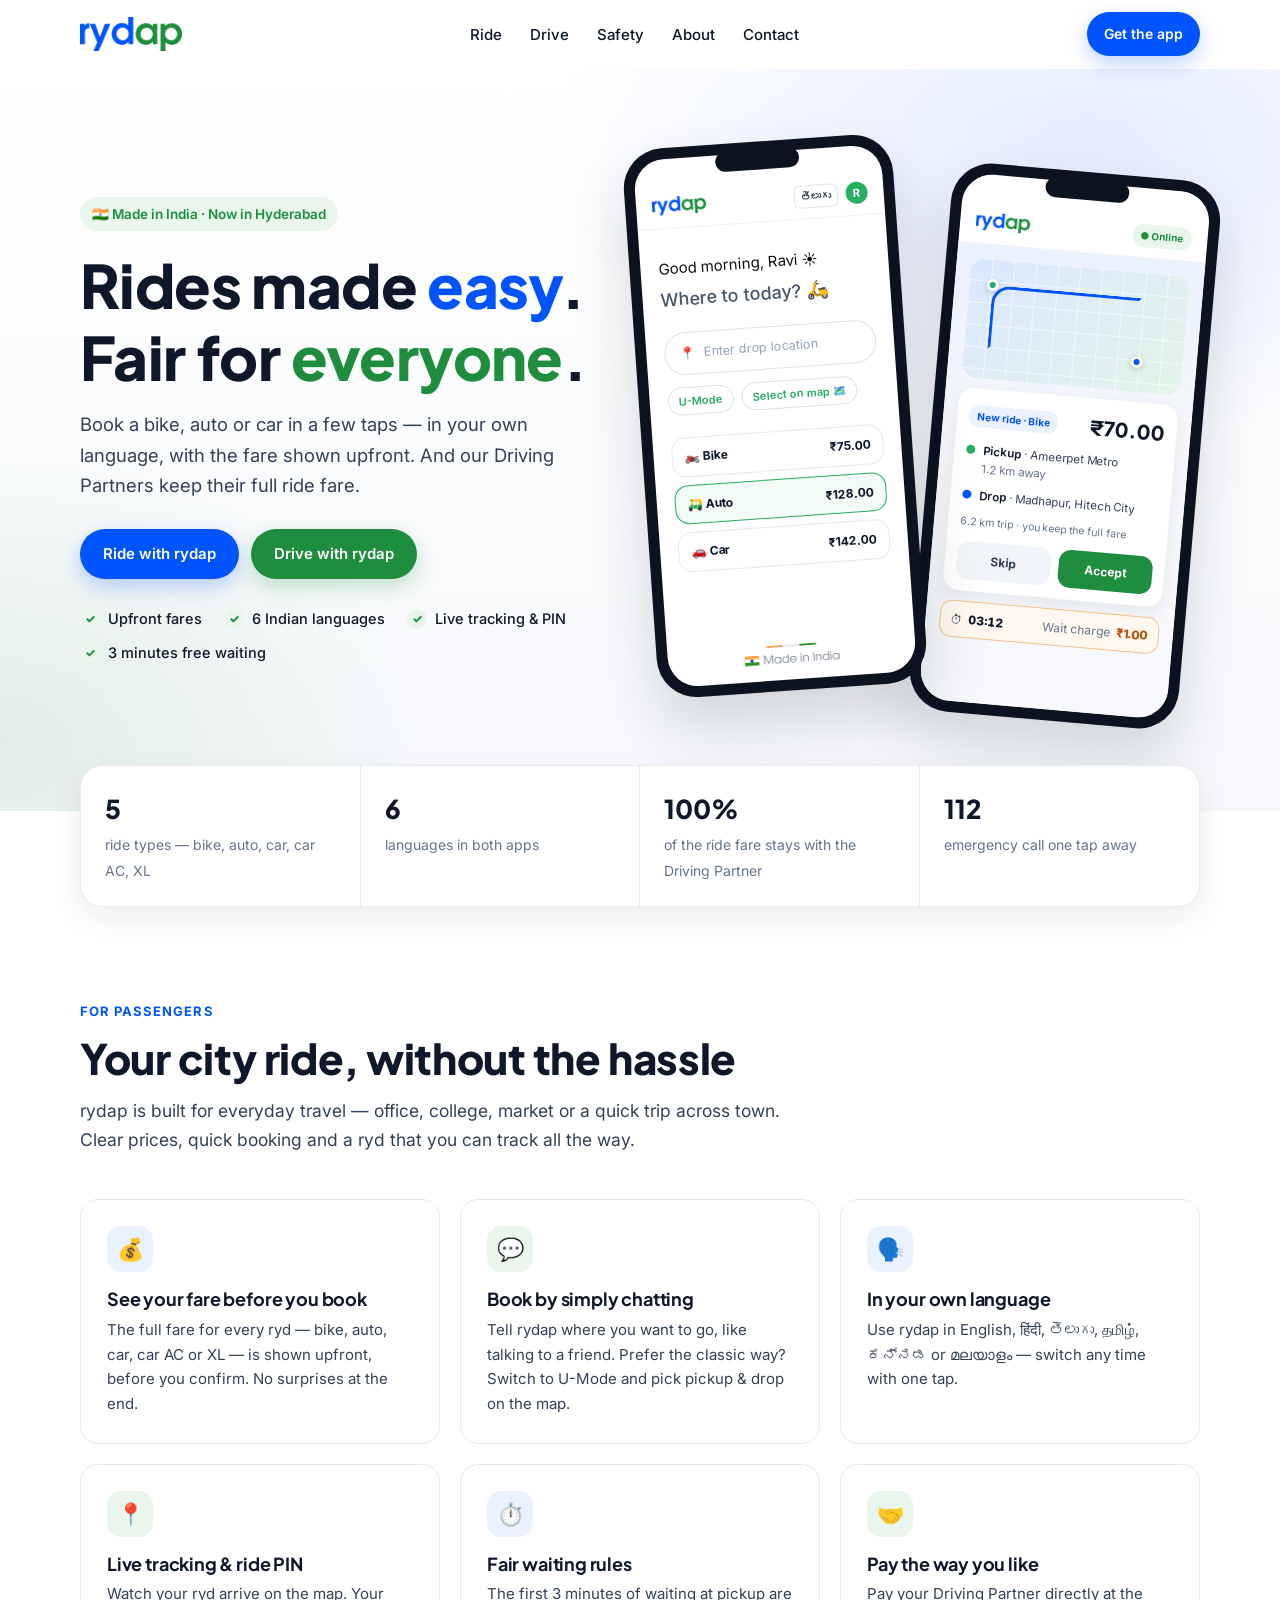
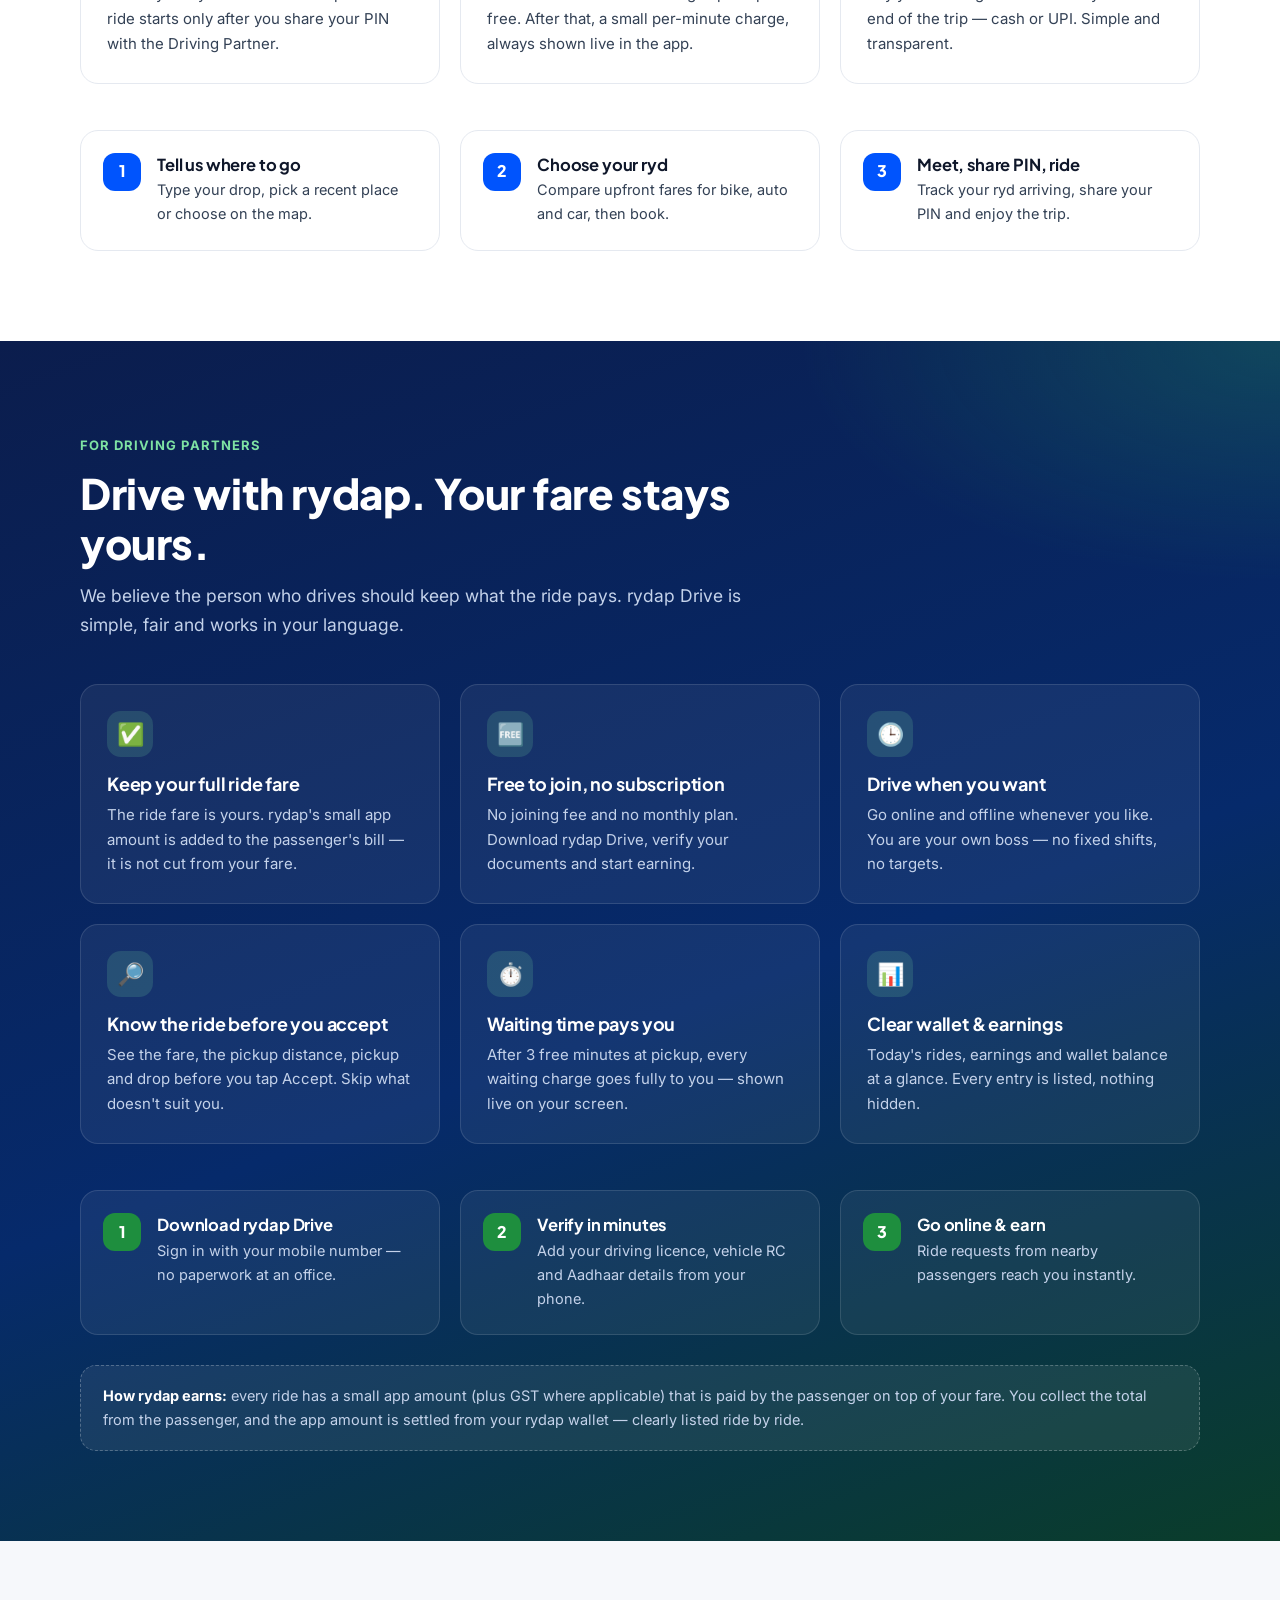
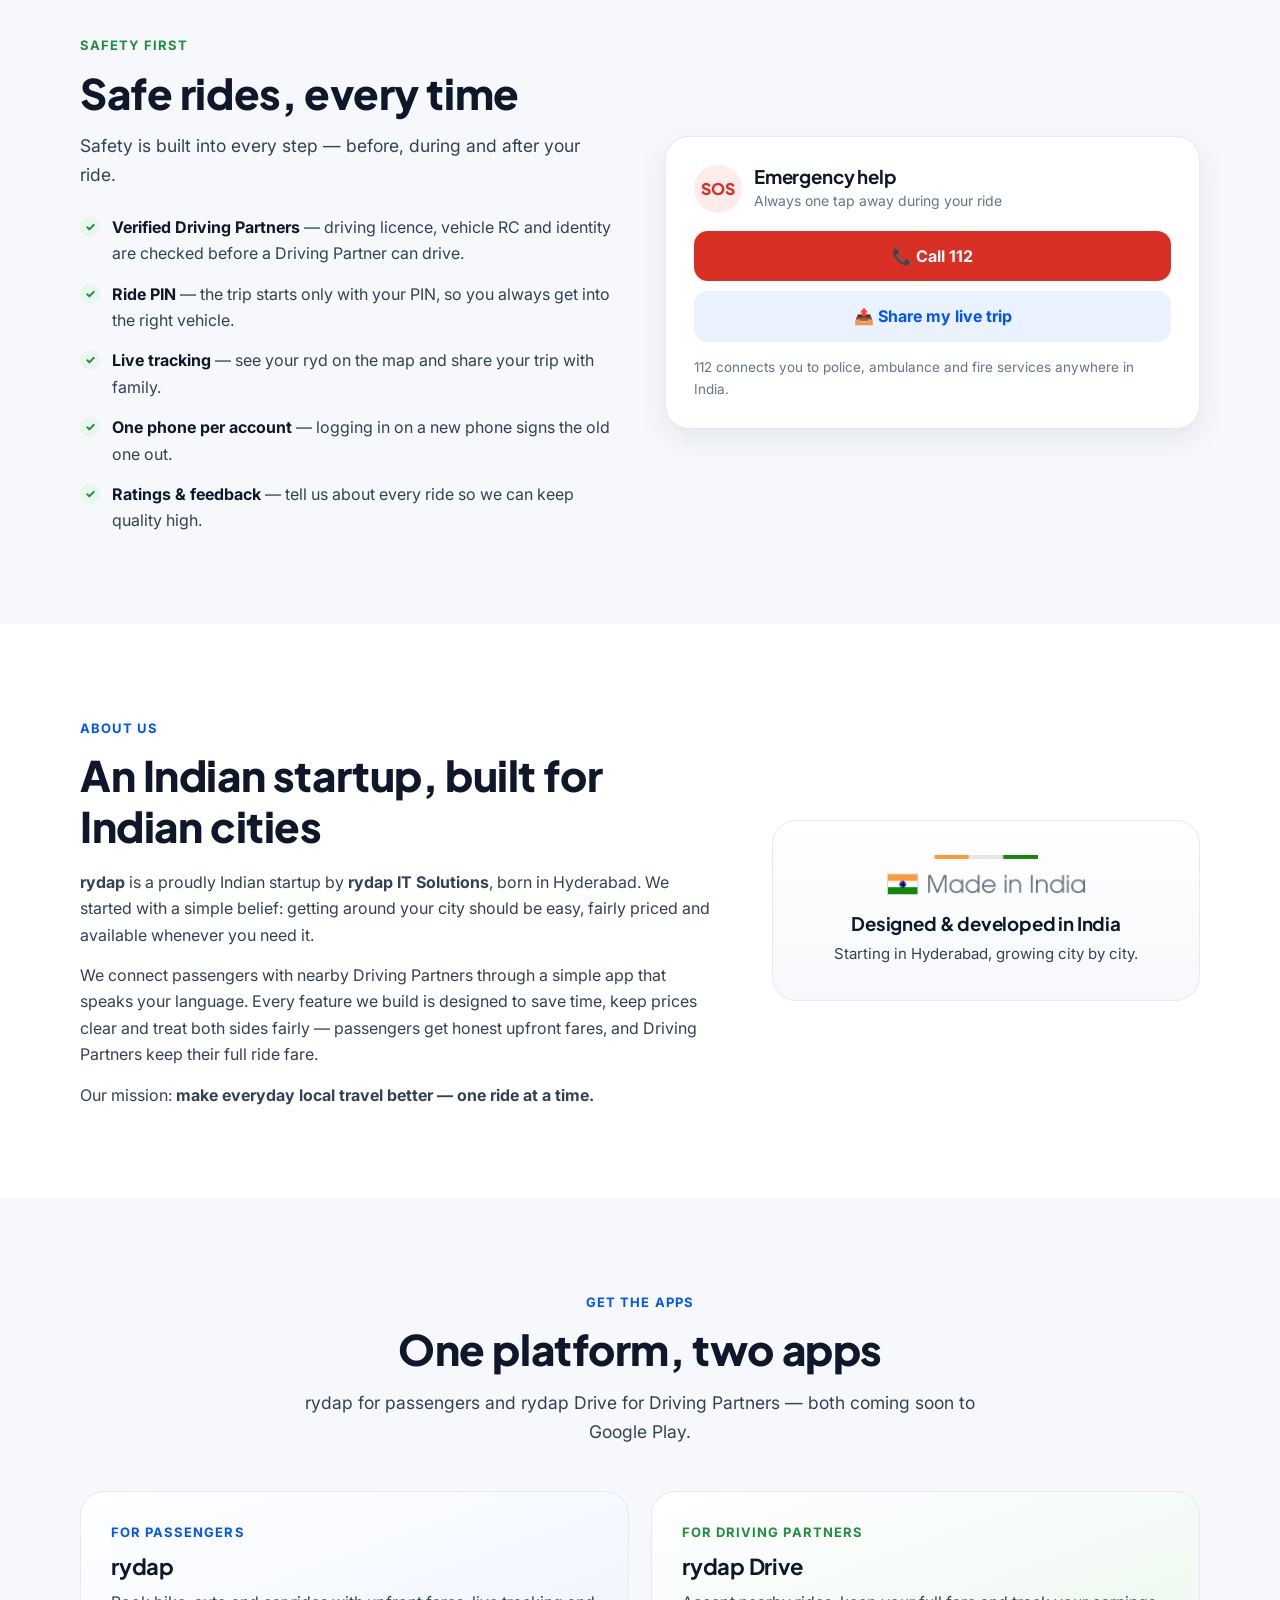
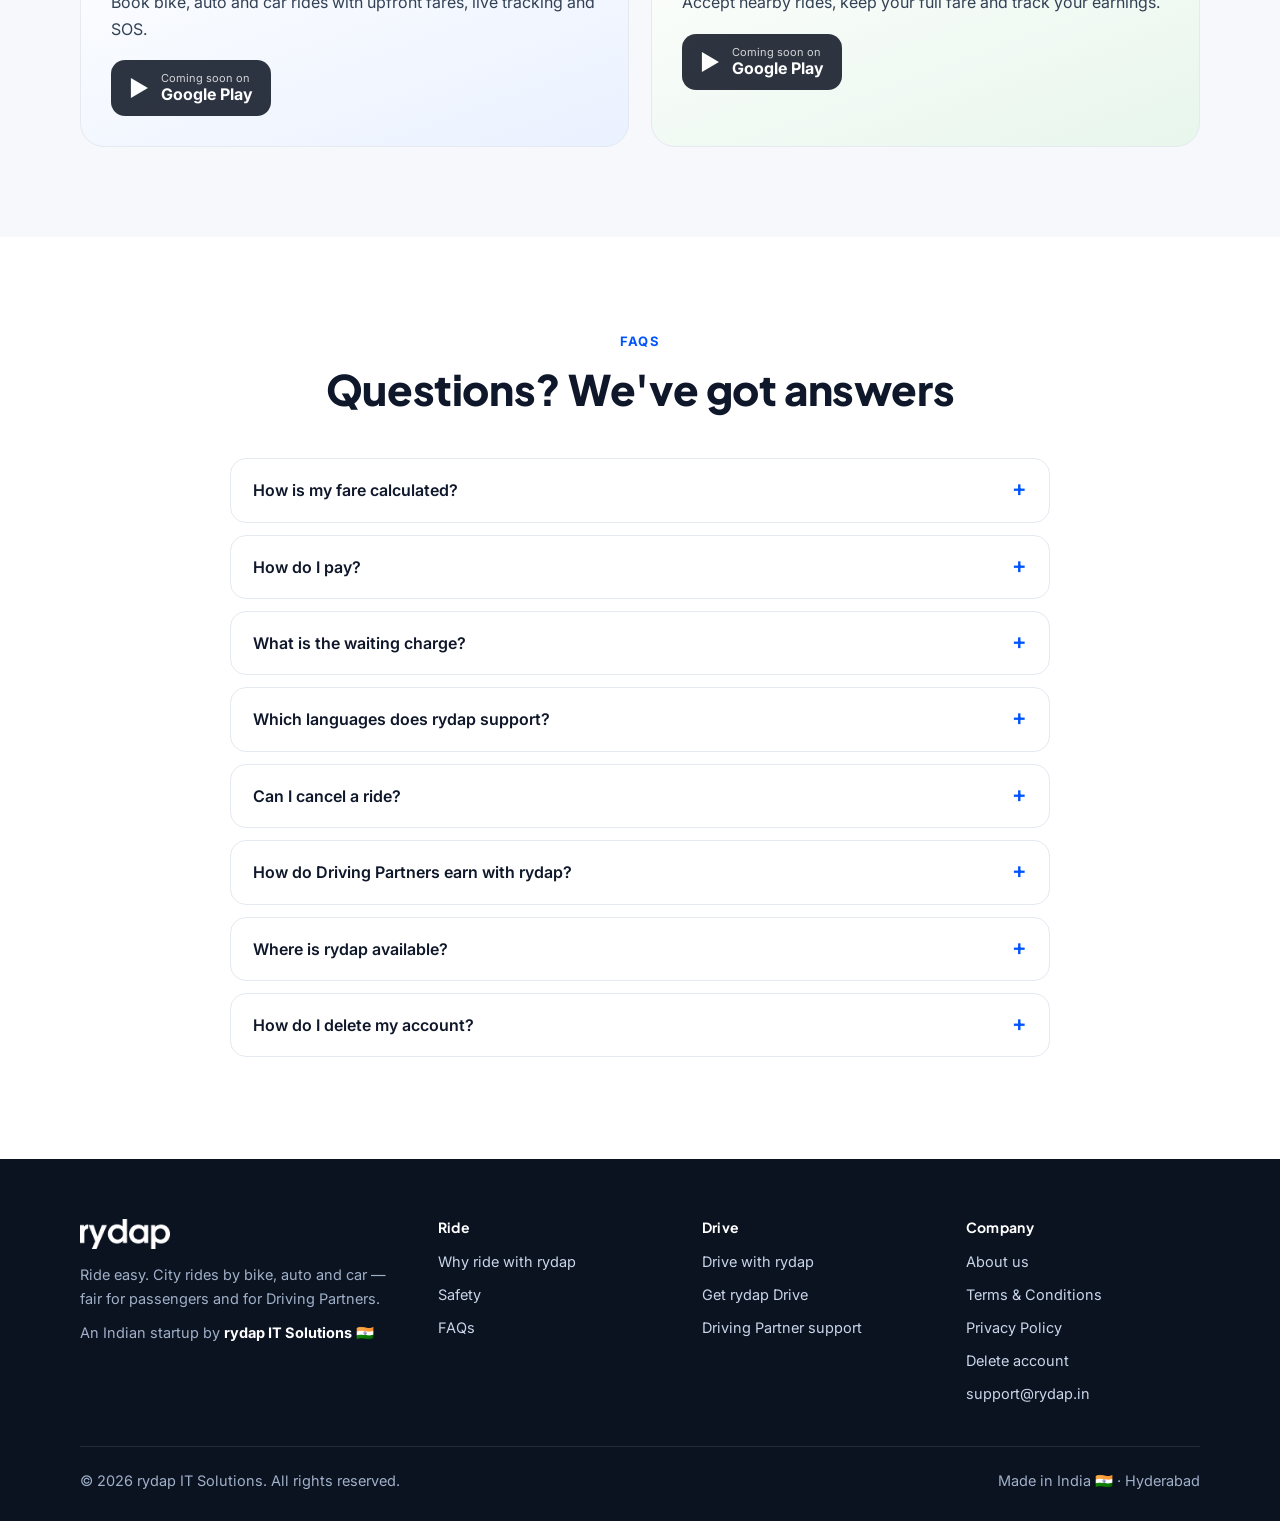
==== commit ce8533d6: "website modified-2" ====
--- a/index.html
+++ b/index.html
@@ -4,16 +4,16 @@
 <meta charset="UTF-8">
 <meta name="viewport" content="width=device-width, initial-scale=1.0">
 <meta name="google-site-verification" content="rArw96rzlKCNTs-K7H0bSYheQGUD9l25T1pm52bHr14"/>
-<title>rydap — Ride easy. Fair rides for passengers & driver partners</title>
-<meta name="description" content="rydap is an Indian ride app for bike, auto and car rides. Upfront fares, booking in your language, live tracking — and driver partners keep their full ride fare.">
+<title>rydap — Ride easy. Fair rides for passengers & Driving Partners</title>
+<meta name="description" content="rydap is an Indian ride app for bike, auto and car rides. Upfront fares, booking in your language, live tracking — and Driving Partners keep their full ride fare.">
 <meta name="theme-color" content="#0054fd">
 <link rel="canonical" href="https://rydap.in/">
 <link rel="icon" type="image/png" sizes="32x32" href="images/icon-32.png">
 <link rel="apple-touch-icon" href="images/icon-180.png">
 <meta property="og:type" content="website">
 <meta property="og:site_name" content="rydap">
-<meta property="og:title" content="rydap — Ride easy. Fair rides for passengers & driver partners">
-<meta property="og:description" content="rydap is an Indian ride app for bike, auto and car rides. Upfront fares, booking in your language, live tracking — and driver partners keep their full ride fare.">
+<meta property="og:title" content="rydap — Ride easy. Fair rides for passengers & Driving Partners">
+<meta property="og:description" content="rydap is an Indian ride app for bike, auto and car rides. Upfront fares, booking in your language, live tracking — and Driving Partners keep their full ride fare.">
 <meta property="og:url" content="https://rydap.in/">
 <meta property="og:image" content="https://rydap.in/images/og-image.png">
 <meta name="twitter:card" content="summary_large_image">
@@ -49,7 +49,7 @@
     <div>
       <span class="eyebrow">🇮🇳 Made in India · Now in Hyderabad</span>
       <h1>Rides made <span class="b">easy</span>.<br>Fair for <span class="g">everyone</span>.</h1>
-      <p class="lead">Book a bike, auto or car in a few taps — in your own language, with the fare shown upfront. And our driver partners keep their full ride fare.</p>
+      <p class="lead">Book a bike, auto or car in a few taps — in your own language, with the fare shown upfront. And our Driving Partners keep their full ride fare.</p>
       <div class="hero-actions">
         <a class="btn btn-primary" href="#ride">Ride with rydap</a>
         <a class="btn btn-green" href="#drive">Drive with rydap</a>
@@ -105,7 +105,7 @@
     <div class="facts-grid reveal">
       <div class="fact"><strong>5</strong><span>ride types — bike, auto, car, car AC, XL</span></div>
       <div class="fact"><strong>6</strong><span>languages in both apps</span></div>
-      <div class="fact"><strong>100%</strong><span>of the ride fare stays with the partner</span></div>
+      <div class="fact"><strong>100%</strong><span>of the ride fare stays with the Driving Partner</span></div>
       <div class="fact"><strong>112</strong><span>emergency call one tap away</span></div>
     </div>
   </div>
@@ -119,7 +119,7 @@
       <h2>Your city ride, without the hassle</h2>
       <p>rydap is built for everyday travel — office, college, market or a quick trip across town. Clear prices, quick booking and a ryd that you can track all the way.</p>
     </div>
-    <div class="cards"><div class="card reveal"><div class="icon b">💰</div><h3>See your fare before you book</h3><p>The full fare for every ryd — bike, auto, car, car AC or XL — is shown upfront, before you confirm. No surprises at the end.</p></div><div class="card reveal"><div class="icon g">💬</div><h3>Book by simply chatting</h3><p>Tell rydap where you want to go, like talking to a friend. Prefer the classic way? Switch to U-Mode and pick pickup &amp; drop on the map.</p></div><div class="card reveal"><div class="icon b">🗣️</div><h3>In your own language</h3><p>Use rydap in English, हिंदी, తెలుగు, தமிழ், ಕನ್ನಡ or മലയാളം — switch any time with one tap.</p></div><div class="card reveal"><div class="icon g">📍</div><h3>Live tracking &amp; ride PIN</h3><p>Watch your ryd arrive on the map. Your ride starts only after you share your PIN with the ryd partner.</p></div><div class="card reveal"><div class="icon b">⏱️</div><h3>Fair waiting rules</h3><p>The first 3 minutes of waiting at pickup are free. After that, a small per-minute charge, always shown live in the app.</p></div><div class="card reveal"><div class="icon g">🤝</div><h3>Pay the way you like</h3><p>Pay your ryd partner directly at the end of the trip — cash or UPI. Simple and transparent.</p></div></div>
+    <div class="cards"><div class="card reveal"><div class="icon b">💰</div><h3>See your fare before you book</h3><p>The full fare for every ryd — bike, auto, car, car AC or XL — is shown upfront, before you confirm. No surprises at the end.</p></div><div class="card reveal"><div class="icon g">💬</div><h3>Book by simply chatting</h3><p>Tell rydap where you want to go, like talking to a friend. Prefer the classic way? Switch to U-Mode and pick pickup &amp; drop on the map.</p></div><div class="card reveal"><div class="icon b">🗣️</div><h3>In your own language</h3><p>Use rydap in English, हिंदी, తెలుగు, தமிழ், ಕನ್ನಡ or മലയാളം — switch any time with one tap.</p></div><div class="card reveal"><div class="icon g">📍</div><h3>Live tracking &amp; ride PIN</h3><p>Watch your ryd arrive on the map. Your ride starts only after you share your PIN with the Driving Partner.</p></div><div class="card reveal"><div class="icon b">⏱️</div><h3>Fair waiting rules</h3><p>The first 3 minutes of waiting at pickup are free. After that, a small per-minute charge, always shown live in the app.</p></div><div class="card reveal"><div class="icon g">🤝</div><h3>Pay the way you like</h3><p>Pay your Driving Partner directly at the end of the trip — cash or UPI. Simple and transparent.</p></div></div>
     <div class="steps">
       <div class="step reveal"><h4>Tell us where to go</h4><p>Type your drop, pick a recent place or choose on the map.</p></div>
       <div class="step reveal"><h4>Choose your ryd</h4><p>Compare upfront fares for bike, auto and car, then book.</p></div>
@@ -128,11 +128,11 @@
   </div>
 </section>
 
-<!-- DRIVER PARTNERS -->
+<!-- DRIVING PARTNERS -->
 <section id="drive" class="drive">
   <div class="container">
     <div class="section-head reveal">
-      <span class="kicker">For driver partners</span>
+      <span class="kicker">For Driving Partners</span>
       <h2>Drive with rydap. Your fare stays yours.</h2>
       <p>We believe the person who drives should keep what the ride pays. rydap Drive is simple, fair and works in your language.</p>
     </div>
@@ -154,7 +154,7 @@
       <div class="section-head" style="margin-bottom:24px"><h2>Safe rides, every time</h2>
       <p>Safety is built into every step — before, during and after your ride.</p></div>
       <ul class="checklist">
-        <li><span class="tick">✓</span><span><b>Verified partners</b> — driving licence, vehicle RC and identity are checked before a partner can drive.</span></li>
+        <li><span class="tick">✓</span><span><b>Verified Driving Partners</b> — driving licence, vehicle RC and identity are checked before a Driving Partner can drive.</span></li>
         <li><span class="tick">✓</span><span><b>Ride PIN</b> — the trip starts only with your PIN, so you always get into the right vehicle.</span></li>
         <li><span class="tick">✓</span><span><b>Live tracking</b> — see your ryd on the map and share your trip with family.</span></li>
         <li><span class="tick">✓</span><span><b>One phone per account</b> — logging in on a new phone signs the old one out.</span></li>
@@ -179,7 +179,7 @@
       <span class="kicker">About us</span>
       <div class="section-head" style="margin-bottom:18px"><h2>An Indian startup, built for Indian cities</h2></div>
       <p><b>rydap</b> is a proudly Indian startup by <b>rydap IT Solutions</b>, born in Hyderabad. We started with a simple belief: getting around your city should be easy, fairly priced and available whenever you need it.</p>
-      <p>We connect passengers with nearby driver partners through a simple app that speaks your language. Every feature we build is designed to save time, keep prices clear and treat both sides fairly — passengers get honest upfront fares, and driver partners keep their full ride fare.</p>
+      <p>We connect passengers with nearby Driving Partners through a simple app that speaks your language. Every feature we build is designed to save time, keep prices clear and treat both sides fairly — passengers get honest upfront fares, and Driving Partners keep their full ride fare.</p>
       <p>Our mission: <b>make everyday local travel better — one ride at a time.</b></p>
     </div>
     <div class="india-card reveal">
@@ -196,7 +196,7 @@
     <div class="section-head center reveal">
       <span class="kicker">Get the apps</span>
       <h2>One platform, two apps</h2>
-      <p>rydap for passengers and rydap Drive for driver partners — both coming soon to Google Play.</p>
+      <p>rydap for passengers and rydap Drive for Driving Partners — both coming soon to Google Play.</p>
     </div>
     <div class="apps">
       <div class="app-card pass reveal">
@@ -206,7 +206,7 @@
         <a class="store-btn" href="#download" aria-disabled="true"><span style="font-size:22px">▶</span><span><small>Coming soon on</small><b>Google Play</b></span></a>
       </div>
       <div class="app-card drv reveal">
-        <span class="kicker g">For driver partners</span>
+        <span class="kicker g">For Driving Partners</span>
         <h3>rydap Drive</h3>
         <p>Accept nearby rides, keep your full fare and track your earnings.</p>
         <a class="store-btn" href="#download" aria-disabled="true"><span style="font-size:22px">▶</span><span><small>Coming soon on</small><b>Google Play</b></span></a>
@@ -221,11 +221,11 @@
     <div class="section-head center reveal"><span class="kicker">FAQs</span><h2>Questions? We've got answers</h2></div>
     <div class="faq">
       <details class="reveal"><summary>How is my fare calculated?</summary><p>The fare depends on the distance of your trip and the type of ryd you choose. It is shown upfront before you book and includes the ride fare, rydap's small app amount and taxes where applicable. A waiting charge is added only if the ryd waits more than 3 minutes at pickup.</p></details>
-      <details class="reveal"><summary>How do I pay?</summary><p>Pay your ryd partner directly at the end of the trip, in cash or by UPI. The amount to pay is shown in the app.</p></details>
-      <details class="reveal"><summary>What is the waiting charge?</summary><p>After your ryd reaches the pickup point, the first 3 minutes are free. After that a small per-minute charge applies (it depends on the vehicle type) and is shown live in both apps. All of it goes to the driver partner.</p></details>
-      <details class="reveal"><summary>Which languages does rydap support?</summary><p>English, Hindi, Telugu, Tamil, Kannada and Malayalam — in both the passenger and the driver partner app.</p></details>
-      <details class="reveal"><summary>Can I cancel a ride?</summary><p>Yes, you can cancel before your trip starts. Please cancel only when needed — your ryd partner may already be on the way.</p></details>
-      <details class="reveal"><summary>How do driver partners earn with rydap?</summary><p>Driver partners keep their full ride fare and all waiting charges. rydap's app amount is paid by the passenger on top of the fare and is settled from the partner's rydap wallet. There is no joining fee and no subscription.</p></details>
+      <details class="reveal"><summary>How do I pay?</summary><p>Pay your Driving Partner directly at the end of the trip, in cash or by UPI. The amount to pay is shown in the app.</p></details>
+      <details class="reveal"><summary>What is the waiting charge?</summary><p>After your ryd reaches the pickup point, the first 3 minutes are free. After that a small per-minute charge applies (it depends on the vehicle type) and is shown live in both apps. All of it goes to the Driving Partner.</p></details>
+      <details class="reveal"><summary>Which languages does rydap support?</summary><p>English, Hindi, Telugu, Tamil, Kannada and Malayalam — in both the passenger and the Driving Partner app.</p></details>
+      <details class="reveal"><summary>Can I cancel a ride?</summary><p>Yes, you can cancel before your trip starts. Please cancel only when needed — your Driving Partner may already be on the way.</p></details>
+      <details class="reveal"><summary>How do Driving Partners earn with rydap?</summary><p>Driving Partners keep their full ride fare and all waiting charges. rydap's app amount is paid by the passenger on top of the fare and is settled from the Driving Partner's rydap wallet. There is no joining fee and no subscription.</p></details>
       <details class="reveal"><summary>Where is rydap available?</summary><p>rydap is starting in Hyderabad for rides within the city. We will be expanding to more cities soon.</p></details>
       <details class="reveal"><summary>How do I delete my account?</summary><p>Open the app → Profile → Delete Account. You can also write to support@rydap.in. <a href="delete-account.html">More about account deletion</a>.</p></details>
     </div>
@@ -237,7 +237,7 @@
     <div class="footer-grid">
       <div>
         <img class="footer-logo" src="images/rydap-logo-white.png" alt="rydap" width="90" height="30">
-        <p>Ride easy. City rides by bike, auto and car — fair for passengers and for driver partners.</p>
+        <p>Ride easy. City rides by bike, auto and car — fair for passengers and for Driving Partners.</p>
         <p style="margin-top:10px">An Indian startup by <b style="color:#fff">rydap IT Solutions</b> 🇮🇳</p>
       </div>
       <div>
@@ -253,7 +253,7 @@
         <ul>
           <li><a href="index.html#drive">Drive with rydap</a></li>
           <li><a href="index.html#download">Get rydap Drive</a></li>
-          <li><a href="contact.html">Partner support</a></li>
+          <li><a href="contact.html">Driving Partner support</a></li>
         </ul>
       </div>
       <div>
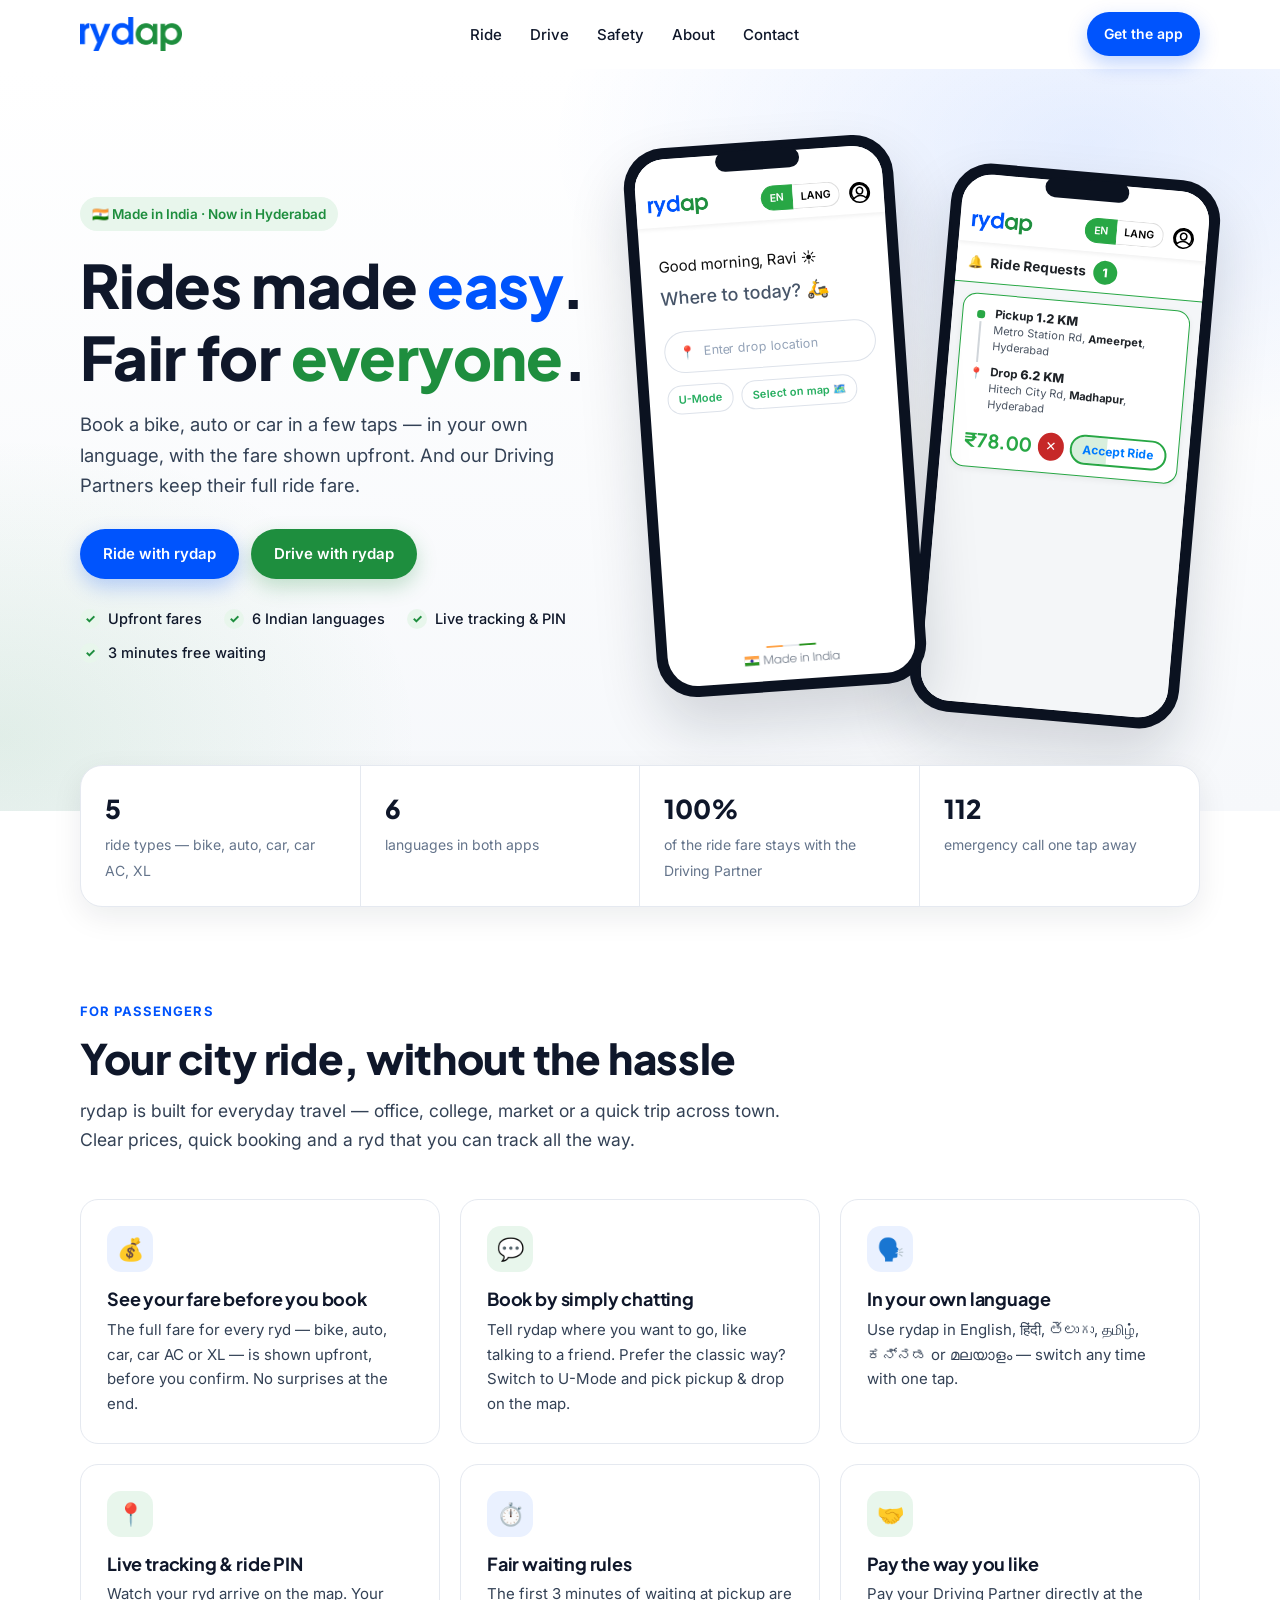
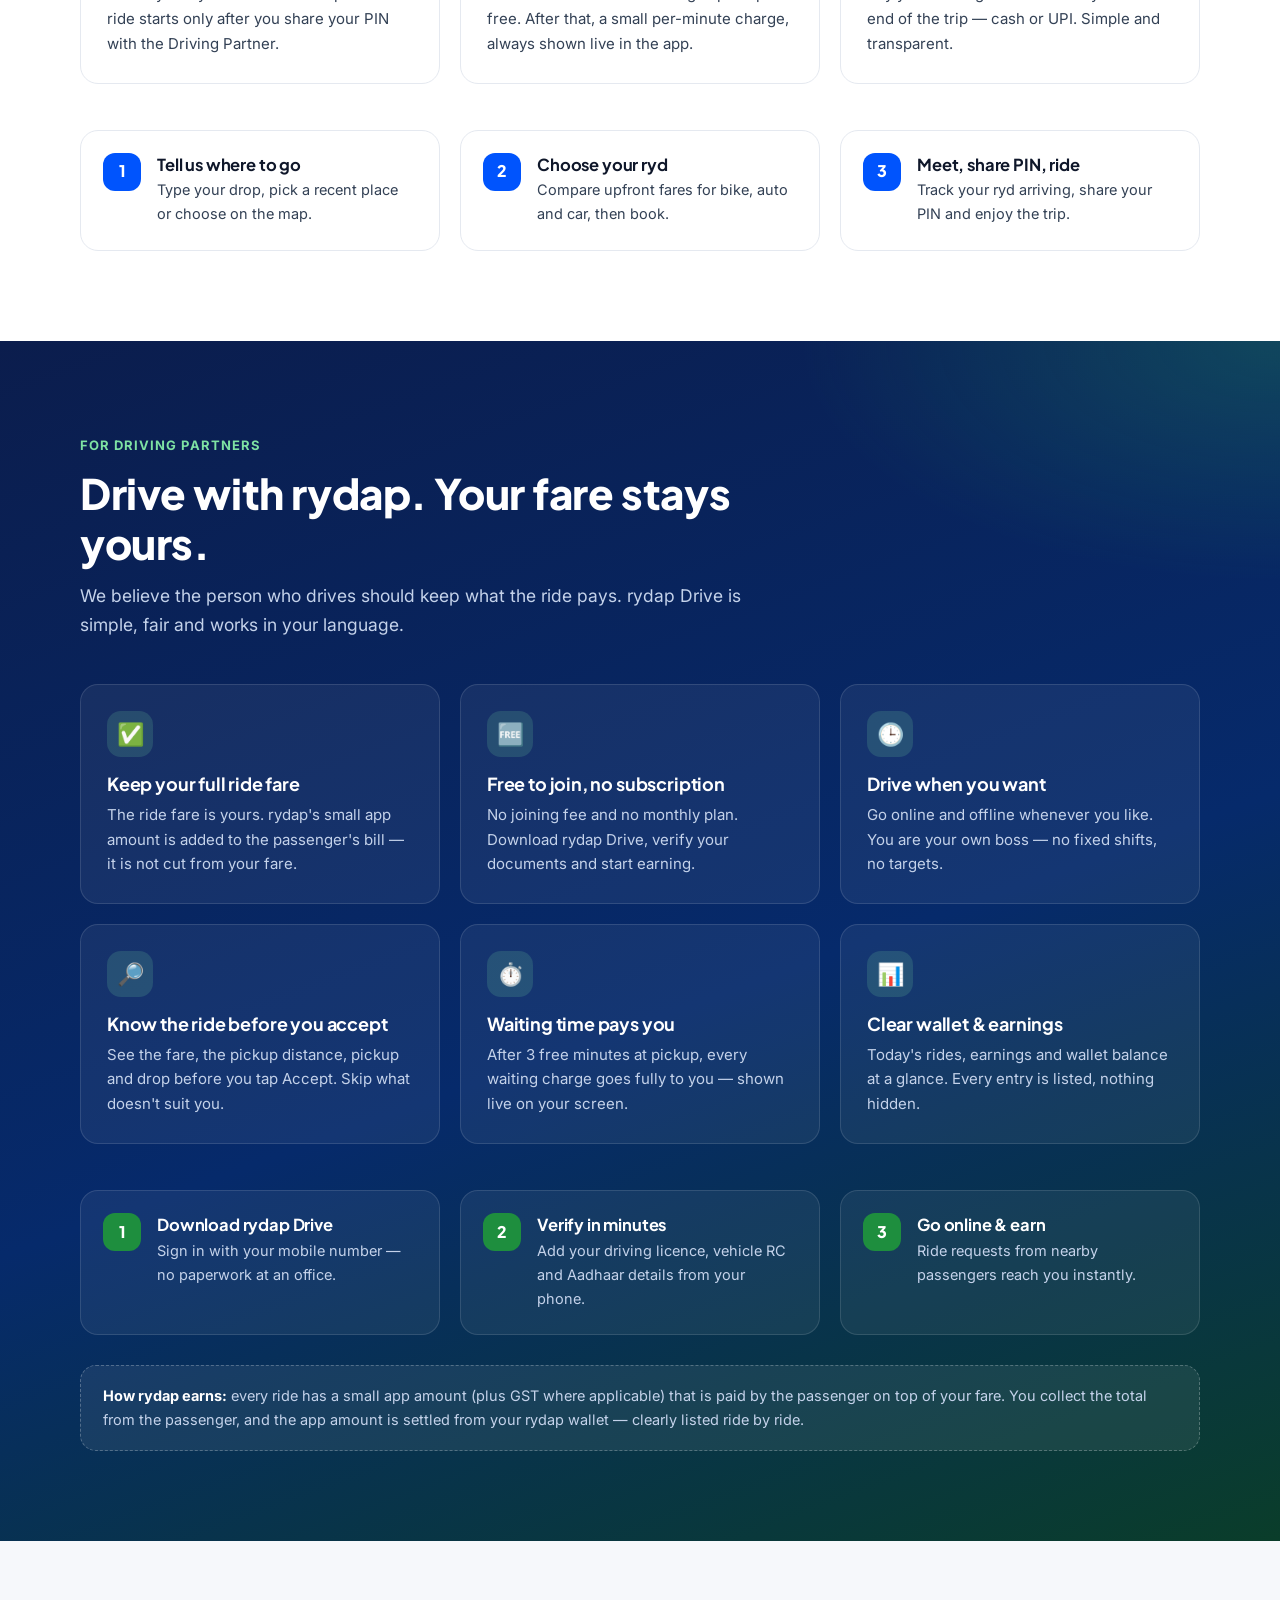
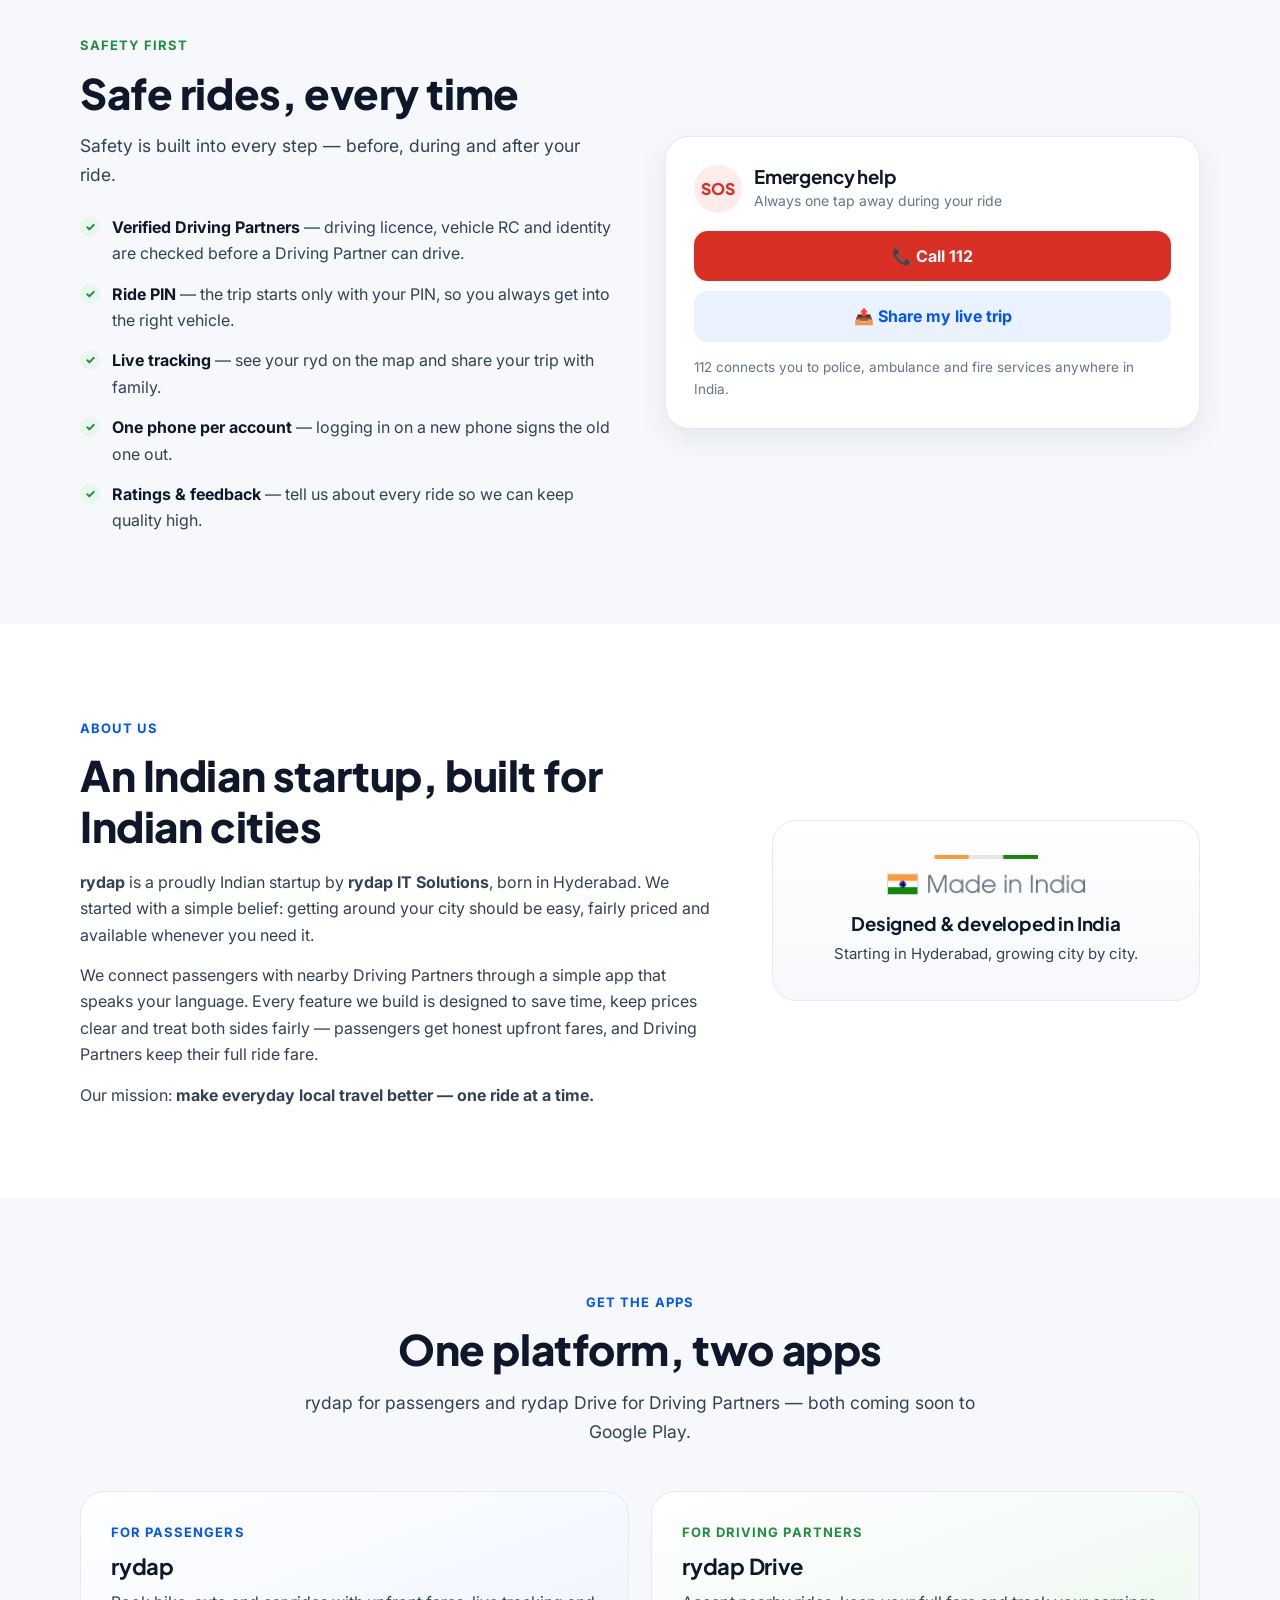
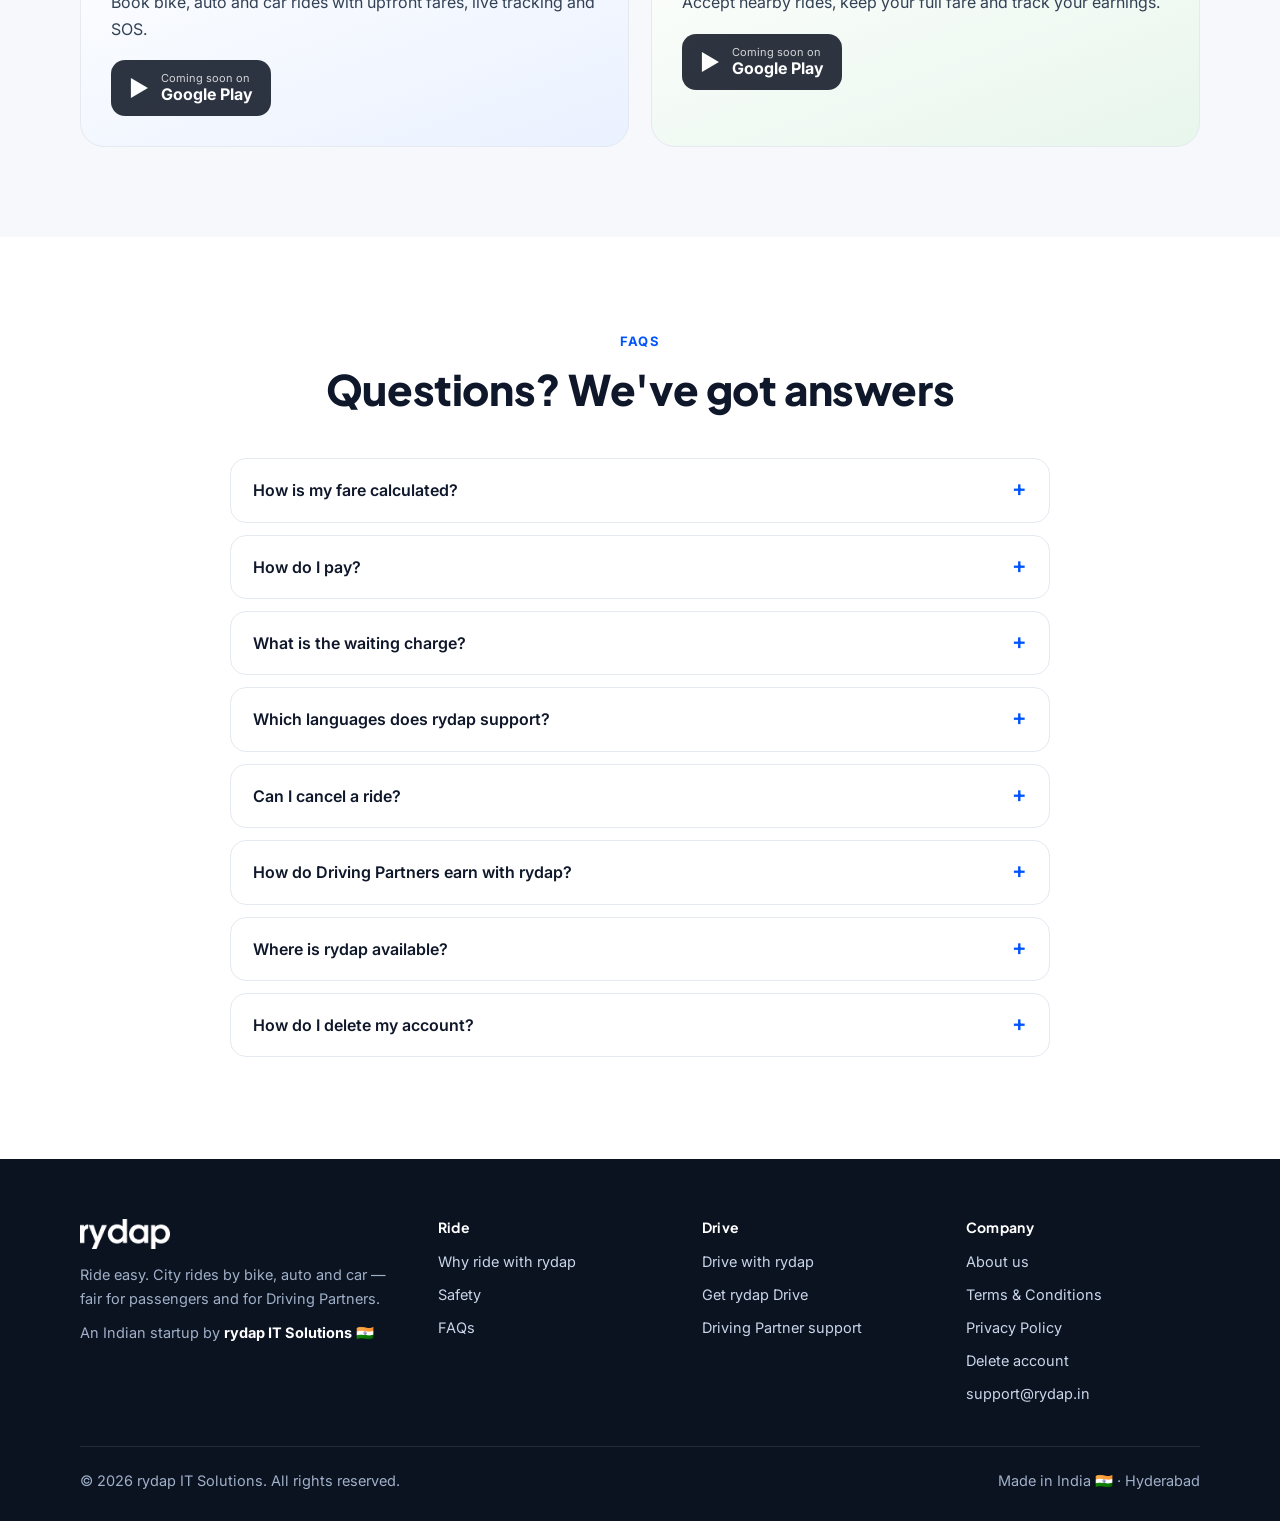
==== commit 4dd3f05e: "website modified-3" ====
--- a/index.html
+++ b/index.html
@@ -63,35 +63,29 @@
     </div>
     
 <div class="phones-wrap" aria-hidden="true"><div class="phones">
-  <!-- passenger app: home -->
+  <!-- passenger app: home screen (same header as the app: logo · EN|LANG · profile) -->
   <div class="phone p1"><div class="notch"></div><div class="screen">
-    <div class="app-bar"><img src="images/rydap-logo.png" alt=""><span style="display:flex;gap:8px;align-items:center"><span class="lang">తెలుగు</span><span class="avatar">R</span></span></div>
+    <div class="app-bar"><img src="images/rydap-logo.png" alt=""><span class="hdr-r"><span class="seg"><span class="on">EN</span><span>LANG</span></span><svg class="prof" viewBox="0 0 512 512" aria-hidden="true"><path fill="none" stroke="#000" stroke-width="32" d="M258.9 48C141.92 46.42 46.42 141.92 48 258.9c1.56 112.19 92.91 203.54 205.1 205.1 117 1.6 212.48-93.9 210.88-210.88C462.44 140.91 371.09 49.56 258.9 48zm126.42 327.25a4 4 0 01-6.14-.32 124.27 124.27 0 00-32.35-29.59C321.37 329 289.11 320 256 320s-65.37 9-90.83 25.34a124.24 124.24 0 00-32.35 29.58 4 4 0 01-6.14.32A175.32 175.32 0 0180 259c-1.63-97.31 78.22-178.76 175.57-179S432 158.81 432 256a175.32 175.32 0 01-46.58 119.25z"/><path fill="none" stroke="#000" stroke-width="32" d="M256 144c-19.72 0-37.55 7.39-50.22 20.82s-19 32-17.57 51.93C191.11 256 221.52 288 256 288s64.83-32 67.79-71.24c1.48-19.74-4.8-38.14-17.68-51.82C293.39 151.44 275.59 144 256 144z"/></svg></span></div>
     <div class="home-body">
       <div class="greet">Good morning, Ravi ☀️</div>
       <div class="ask">Where to today? 🛵</div>
       <div class="search"><i>📍</i> Enter drop location</div>
       <div class="chips"><span class="chip-s">U-Mode</span><span class="chip-s">Select on map 🗺️</span></div>
-      <div style="margin-top:22px;display:grid;gap:8px">
-        <div style="display:flex;justify-content:space-between;align-items:center;border:1px solid #e5e9f0;border-radius:14px;padding:9px 12px;font-size:12px"><span>🏍️ <b style="color:#0f172a">Bike</b></span><b style="color:#0f172a">₹75.00</b></div>
-        <div style="display:flex;justify-content:space-between;align-items:center;border:1.5px solid #27ae60;background:#f3fbf6;border-radius:14px;padding:9px 12px;font-size:12px"><span>🛺 <b style="color:#0f172a">Auto</b></span><b style="color:#0f172a">₹128.00</b></div>
-        <div style="display:flex;justify-content:space-between;align-items:center;border:1px solid #e5e9f0;border-radius:14px;padding:9px 12px;font-size:12px"><span>🚗 <b style="color:#0f172a">Car</b></span><b style="color:#0f172a">₹142.00</b></div>
-      </div>
       <img class="mii" src="images/made-in-india.png" alt="">
     </div>
   </div></div>
-  <!-- driver app: ride card -->
+  <!-- driver app: ride request alert (same layout as the app) -->
   <div class="phone p2"><div class="notch"></div><div class="screen">
-    <div class="app-bar"><img src="images/rydap-logo.png" alt=""><span class="rc-tag" style="background:#e8f6ec;color:#1e8e3e">● Online</span></div>
-    <div class="ride-body">
-      <div class="mapbit"><div class="route"></div><span class="dot" style="left:18px;top:20px;background:#27ae60"></span><span class="dot" style="left:168px;top:84px;background:#0054fd"></span></div>
-      <div class="ride-card">
-        <div class="rc-top"><span class="rc-tag">New ride · Bike</span><span class="rc-fare">₹70.00</span></div>
-        <div class="rc-row"><span class="pin-dot" style="background:#27ae60"></span><span><b>Pickup</b> · Ameerpet Metro<br><span style="color:#64748b">1.2 km away</span></span></div>
-        <div class="rc-row"><span class="pin-dot" style="background:#0054fd"></span><span><b>Drop</b> · Madhapur, Hitech City</span></div>
-        <div class="rc-meta">6.2 km trip · you keep the full fare</div>
-        <div class="rc-btns"><span style="background:#f1f5f9;color:#334155">Skip</span><span style="background:#1e8e3e;color:#fff">Accept</span></div>
-      </div>
-      <div class="waitbox"><span>⏱</span><span class="t">03:12</span><span class="l">Wait charge</span><span class="a">₹1.00</span></div>
+    <div class="app-bar"><img src="images/rydap-logo.png" alt=""><span class="hdr-r"><span class="seg"><span class="on">EN</span><span>LANG</span></span><svg class="prof" viewBox="0 0 512 512" aria-hidden="true"><path fill="none" stroke="#000" stroke-width="32" d="M258.9 48C141.92 46.42 46.42 141.92 48 258.9c1.56 112.19 92.91 203.54 205.1 205.1 117 1.6 212.48-93.9 210.88-210.88C462.44 140.91 371.09 49.56 258.9 48zm126.42 327.25a4 4 0 01-6.14-.32 124.27 124.27 0 00-32.35-29.59C321.37 329 289.11 320 256 320s-65.37 9-90.83 25.34a124.24 124.24 0 00-32.35 29.58 4 4 0 01-6.14.32A175.32 175.32 0 0180 259c-1.63-97.31 78.22-178.76 175.57-179S432 158.81 432 256a175.32 175.32 0 01-46.58 119.25z"/><path fill="none" stroke="#000" stroke-width="32" d="M256 144c-19.72 0-37.55 7.39-50.22 20.82s-19 32-17.57 51.93C191.11 256 221.52 288 256 288s64.83-32 67.79-71.24c1.48-19.74-4.8-38.14-17.68-51.82C293.39 151.44 275.59 144 256 144z"/></svg></span></div>
+    <div class="alert-body">
+      <div class="alert-head"><span class="bell">🔔</span><b>Ride Requests</b><span class="count">1</span></div>
+      <div class="alert-card">
+        <div class="stop"><div class="mk"><span class="pdot"></span><span class="conn"></span></div>
+          <div class="sb"><div><b>Pickup</b> <span class="km">1.2 KM</span></div><div class="ad">Metro Station Rd, <b>Ameerpet</b>, Hyderabad</div></div></div>
+        <div class="stop"><div class="mk"><span class="pin">📍</span></div>
+          <div class="sb"><div><b>Drop</b> <span class="km">6.2 KM</span></div><div class="ad">Hitech City Rd, <b>Madhapur</b>, Hyderabad</div></div></div>
+        <div class="act"><span class="fare">₹78.00</span><span class="x">✕</span><span class="acc"><span class="fill"></span><span class="txt">Accept Ride</span></span></div>
+      </div>
     </div>
   </div></div>
 </div></div>
--- a/css/site.css
+++ b/css/site.css
@@ -106,10 +106,15 @@
 .phone .notch { position: absolute; top: 8px; left: 50%; transform: translateX(-50%); width: 84px; height: 20px; background: #0b1220; border-radius: 12px; z-index: 2; }
 .phone.p1 { left: 0; top: 0; transform: rotate(-4deg); z-index: 2; }
 .phone.p2 { right: 0; top: 30px; transform: rotate(5deg); }
-.app-bar { display: flex; align-items: center; justify-content: space-between; padding: 36px 16px 10px; border-bottom: 1px solid #eef1f5; }
-.app-bar img { height: 18px; }
-.app-bar .lang { font-size: 10px; font-weight: 700; border: 1px solid #dfe3ea; border-radius: 6px; padding: 2px 6px; color: #334155; }
-.app-bar .avatar { width: 22px; height: 22px; border-radius: 50%; background: var(--green-bright); color: #fff; font-size: 11px; font-weight: 700; display: grid; place-items: center; }
+.app-bar { display: flex; align-items: center; justify-content: space-between; padding: 34px 12px 9px; background: #fff; box-shadow: 0 2px 4px rgba(0,0,0,.06); position: relative; z-index: 1; }
+.app-bar img { height: 20px; }
+.hdr-r { display: flex; align-items: center; gap: 8px; }
+.seg { display: flex; font-size: 10.5px; font-weight: 600; }
+.seg span { padding: 3px 8px; border: 1px solid #ddd; color: #000; background: #fff; }
+.seg span:first-child { border-radius: 20px 0 0 20px; }
+.seg span:last-child { border-radius: 0 20px 20px 0; border-left: 0; }
+.seg span.on { background: #28a745; color: #fff; border-color: #28a745; }
+.prof { width: 24px; height: 24px; }
 .home-body { flex: 1; padding: 28px 18px 0; display: flex; flex-direction: column; }
 .greet { font-size: 15px; color: #111; }
 .ask { font-size: 18px; color: #475569; margin-top: 4px; font-weight: 500; }
@@ -118,27 +123,26 @@
 .chips { display: flex; gap: 8px; margin-top: 12px; }
 .chip-s { font-size: 11px; font-weight: 600; color: var(--green-bright); border: 1px solid #dde2ea; border-radius: 14px; padding: 4px 10px; }
 .mii { margin: auto auto 16px; width: 96px; opacity: .9; }
-.ride-body { flex: 1; background: linear-gradient(#eaf1ff, #f6f8fb 40%); padding: 14px; display: flex; flex-direction: column; gap: 10px; }
-.mapbit { height: 120px; border-radius: 16px; background:
-  linear-gradient(90deg, rgba(255,255,255,.6) 1px, transparent 1px) 0 0 / 22px 22px,
-  linear-gradient(rgba(255,255,255,.6) 1px, transparent 1px) 0 0 / 22px 22px,
-  linear-gradient(135deg, #dbe7ff, #e3f4e8); position: relative; }
-.mapbit .route { position: absolute; left: 24px; top: 26px; width: 150px; height: 64px; border: 3px solid var(--blue); border-color: var(--blue) transparent transparent var(--blue); border-radius: 18px 0 0 0; }
-.mapbit .dot { position: absolute; width: 12px; height: 12px; border-radius: 50%; border: 3px solid #fff; box-shadow: 0 2px 6px rgba(0,0,0,.2); }
-.ride-card { background: #fff; border-radius: 16px; padding: 12px; box-shadow: 0 6px 18px rgba(15,23,42,.08); }
-.rc-top { display: flex; justify-content: space-between; align-items: center; }
-.rc-tag { font-size: 10px; font-weight: 700; color: var(--blue); background: var(--blue-soft); padding: 3px 8px; border-radius: 10px; }
-.rc-fare { font-family: "Plus Jakarta Sans", sans-serif; font-weight: 800; color: var(--ink); font-size: 20px; }
-.rc-row { display: flex; gap: 8px; align-items: flex-start; font-size: 11.5px; color: #334155; margin-top: 8px; }
-.rc-row b { color: var(--ink); font-weight: 600; }
-.pin-dot { width: 9px; height: 9px; border-radius: 50%; margin-top: 4px; flex: none; }
-.rc-meta { font-size: 10.5px; color: var(--muted); margin-top: 8px; }
-.rc-btns { display: flex; gap: 8px; margin-top: 10px; }
-.rc-btns span { flex: 1; text-align: center; font-size: 12px; font-weight: 700; border-radius: 12px; padding: 9px 0; }
-.waitbox { display: flex; align-items: center; gap: 6px; background: #fff8ef; border: 1px solid #f5c28b; border-radius: 12px; padding: 8px 10px; font-size: 12px; }
-.waitbox .t { font-weight: 800; color: var(--ink); font-variant-numeric: tabular-nums; }
-.waitbox .l { flex: 1; text-align: right; color: var(--muted); }
-.waitbox .a { font-weight: 800; color: var(--amber); }
+.alert-body { flex: 1; background: #f4f6f8; }
+.alert-head { display: flex; align-items: center; gap: 7px; background: #fff; padding: 8px 12px; border-bottom: 1px solid #28a745; font-size: 13.5px; color: #1f2328; }
+.alert-head .bell { font-size: 12px; }
+.alert-head .count { min-width: 24px; height: 24px; border-radius: 12px; background: #28a745; color: #fff; font-weight: 800; font-size: 12px; display: grid; place-items: center; }
+.alert-card { margin: 10px; background: #fff; border: 1px solid #28a745; border-radius: 14px; padding: 10px 11px; box-shadow: 0 2px 6px rgba(0,0,0,.06); }
+.stop { display: flex; }
+.stop .mk { width: 14px; display: flex; flex-direction: column; align-items: center; padding-top: 6px; }
+.stop .pdot { width: 8px; height: 8px; border-radius: 3px; background: #28a745; }
+.stop .conn { flex: 1; width: 2px; background: #d0d5da; margin-top: 3px; }
+.stop .pin { font-size: 11px; line-height: 1; }
+.stop .sb { flex: 1; padding: 0 0 8px 7px; font-size: 11.5px; color: #1f2328; line-height: 1.45; }
+.stop .km { font-weight: 800; font-size: 12.5px; }
+.stop .ad { color: #4b5563; font-size: 11px; }
+.stop .ad b { color: #1f2328; }
+.act { display: flex; align-items: center; gap: 6px; margin-top: 4px; }
+.act .fare { flex: 1; font-size: 19px; font-weight: 700; color: #28a745; font-family: "Plus Jakarta Sans", sans-serif; }
+.act .x { width: 28px; height: 28px; border-radius: 50%; background: #c62828; color: #fff; font-size: 13px; font-weight: 800; display: grid; place-items: center; }
+.act .acc { position: relative; width: 104px; height: 30px; border-radius: 15px; border: 2px solid #28a745; overflow: hidden; display: grid; place-items: center; }
+.act .fill { position: absolute; left: 0; top: 0; bottom: 0; width: 38%; background: rgba(40,167,69,.18); }
+.act .txt { position: relative; color: #007bff; font-weight: 700; font-size: 12px; }
 
 /* ---------------- sections ---------------- */
 section { padding: 90px 0; }
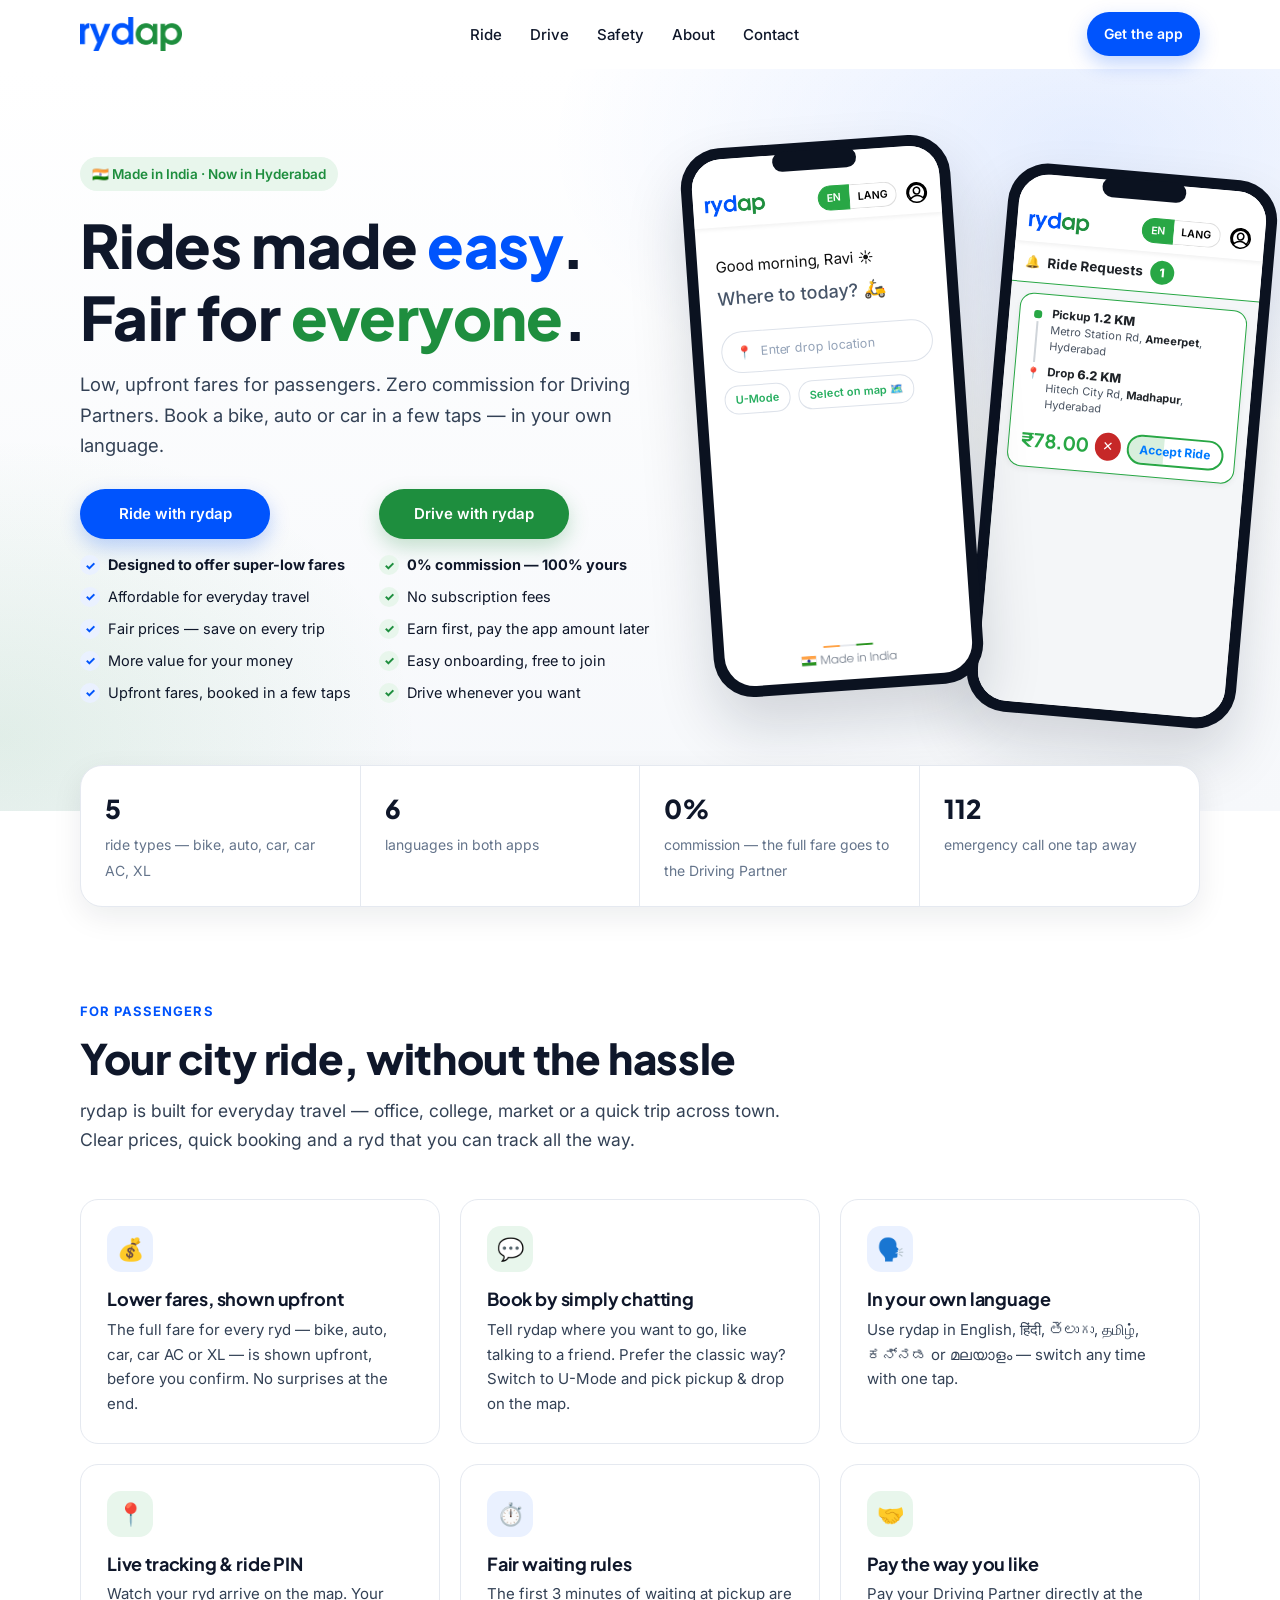
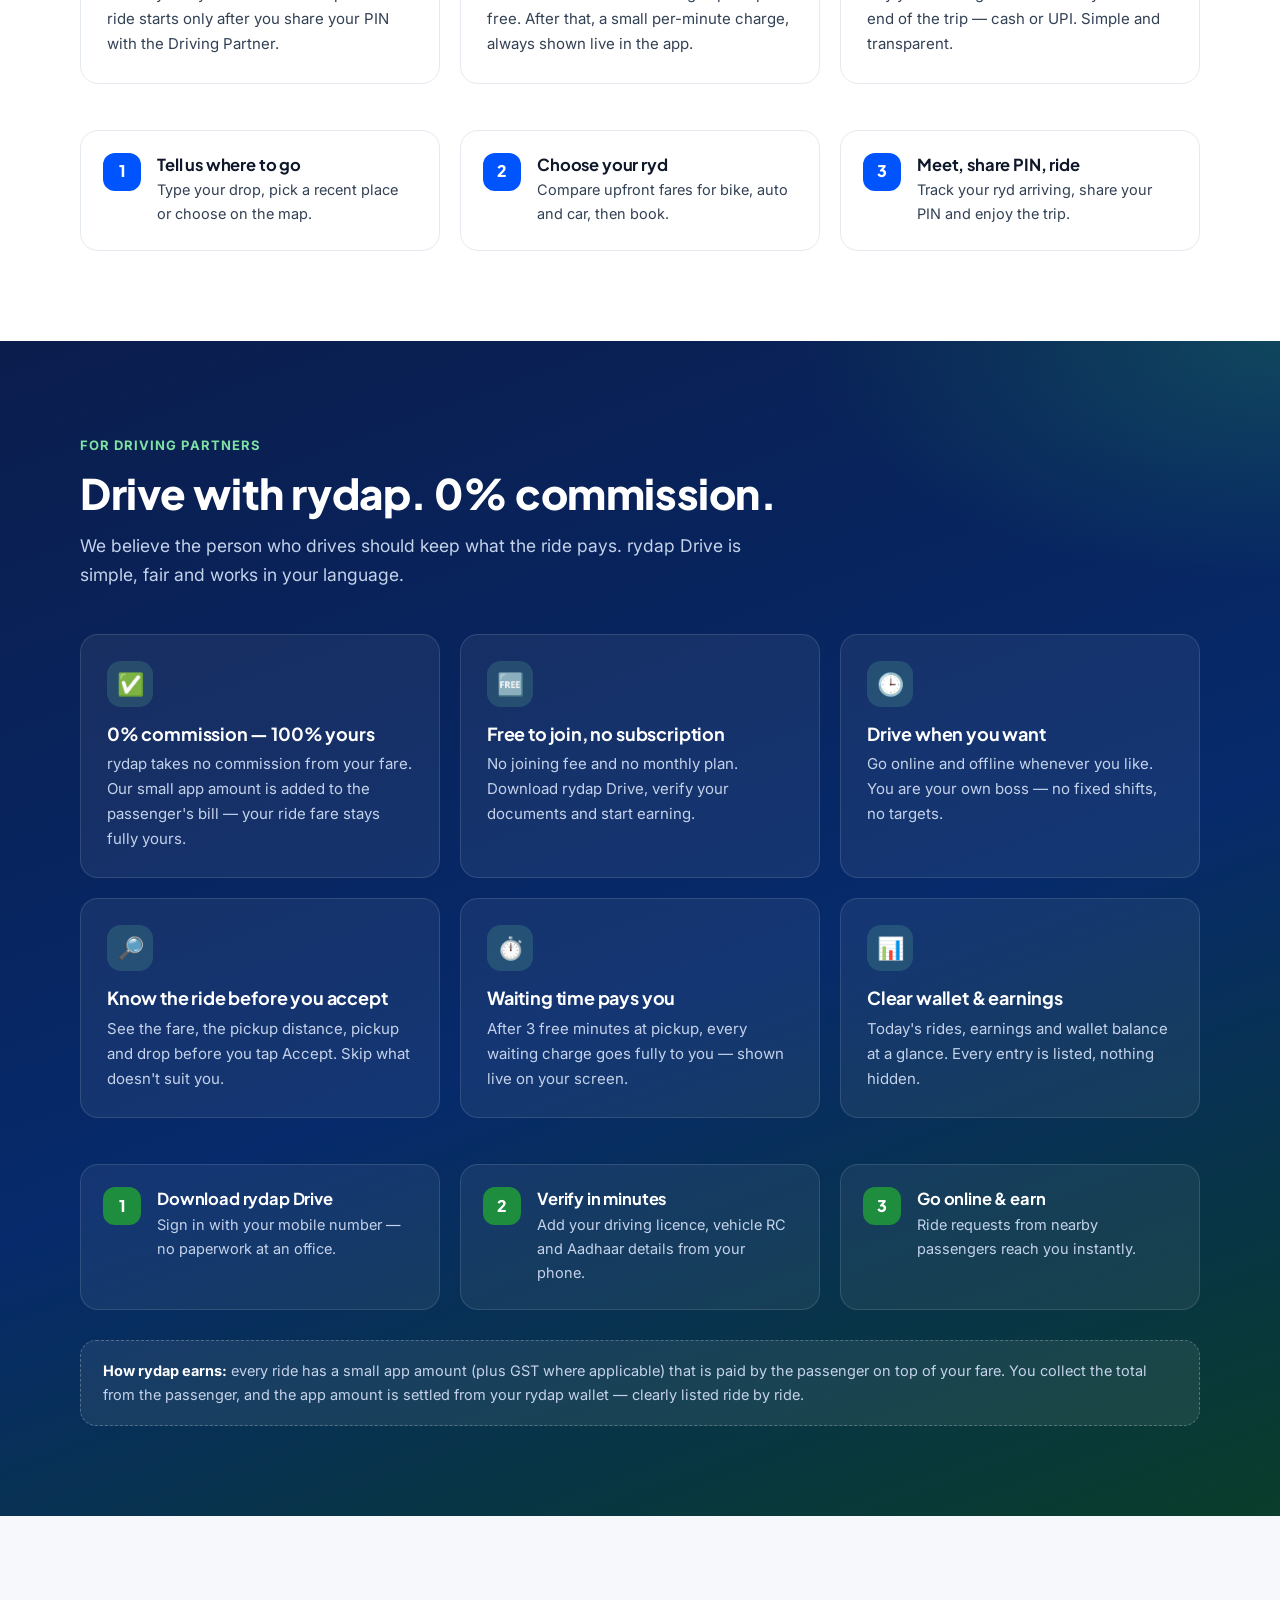
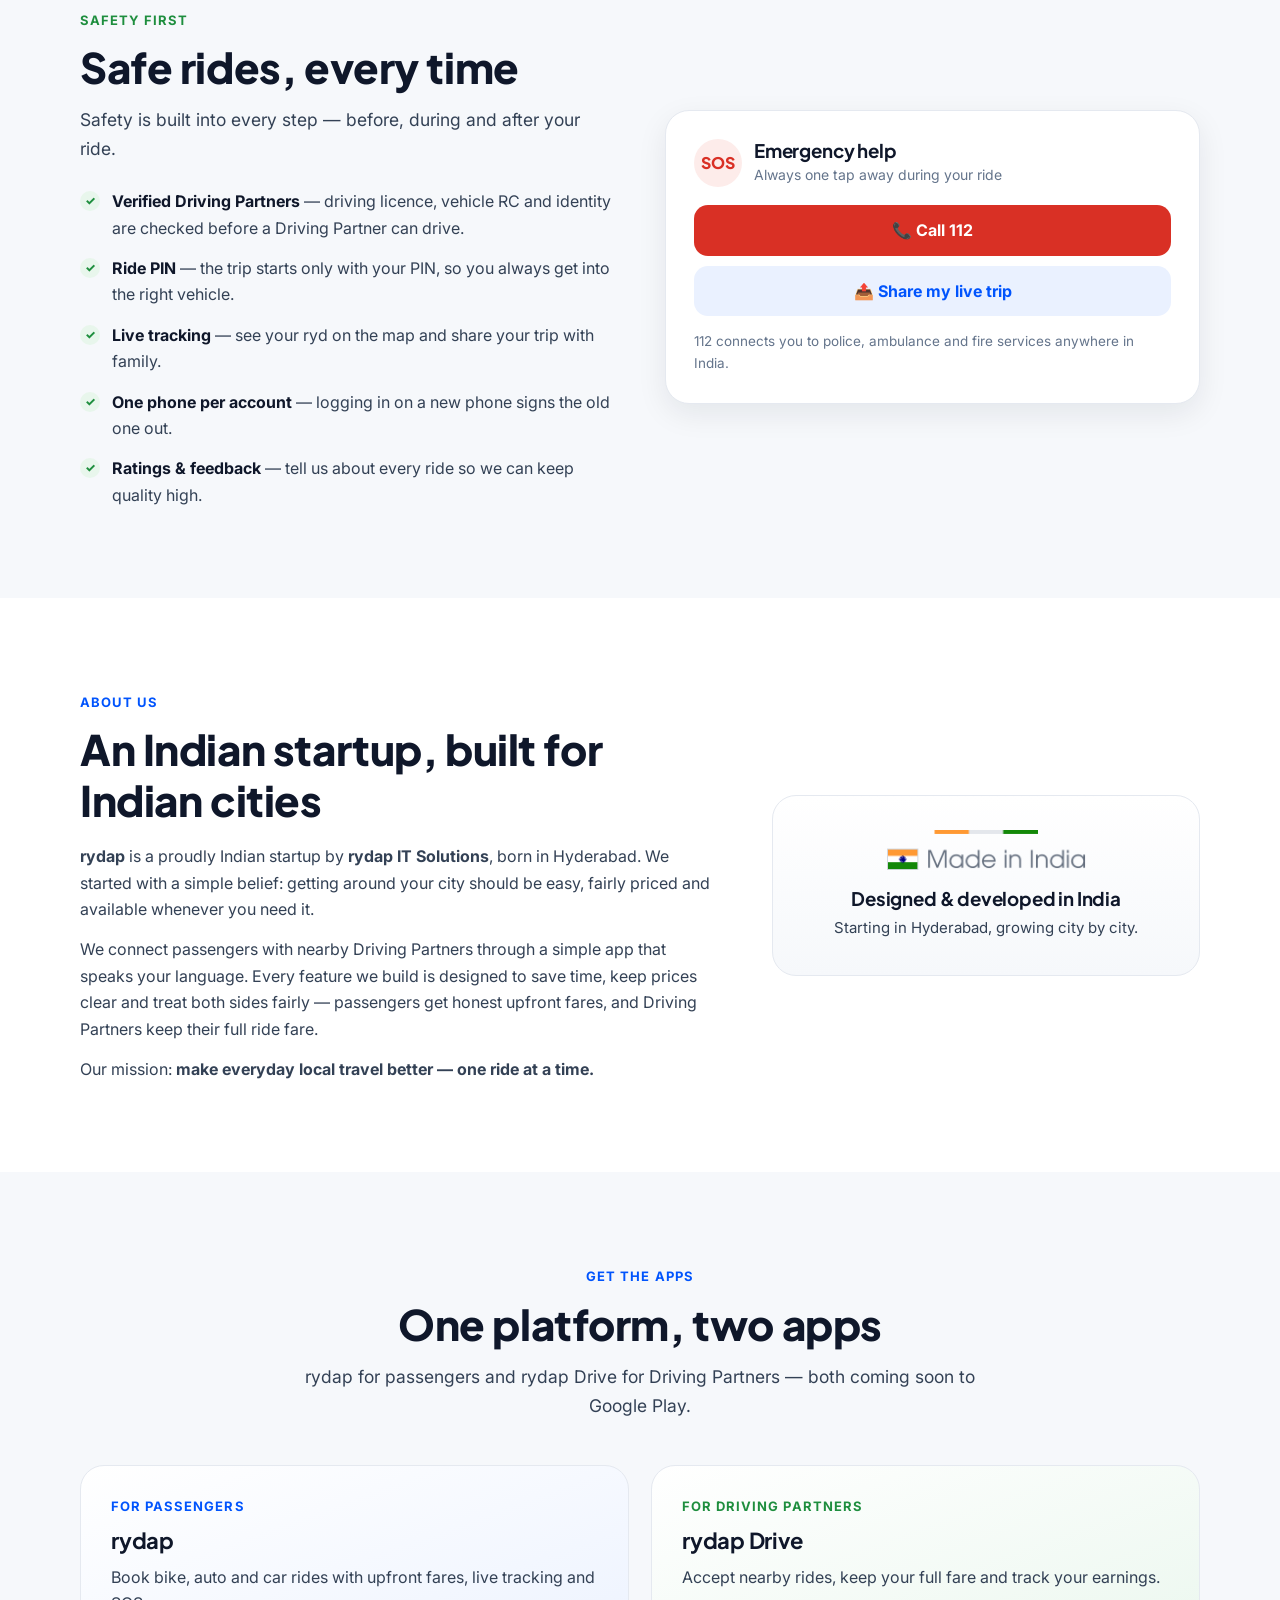
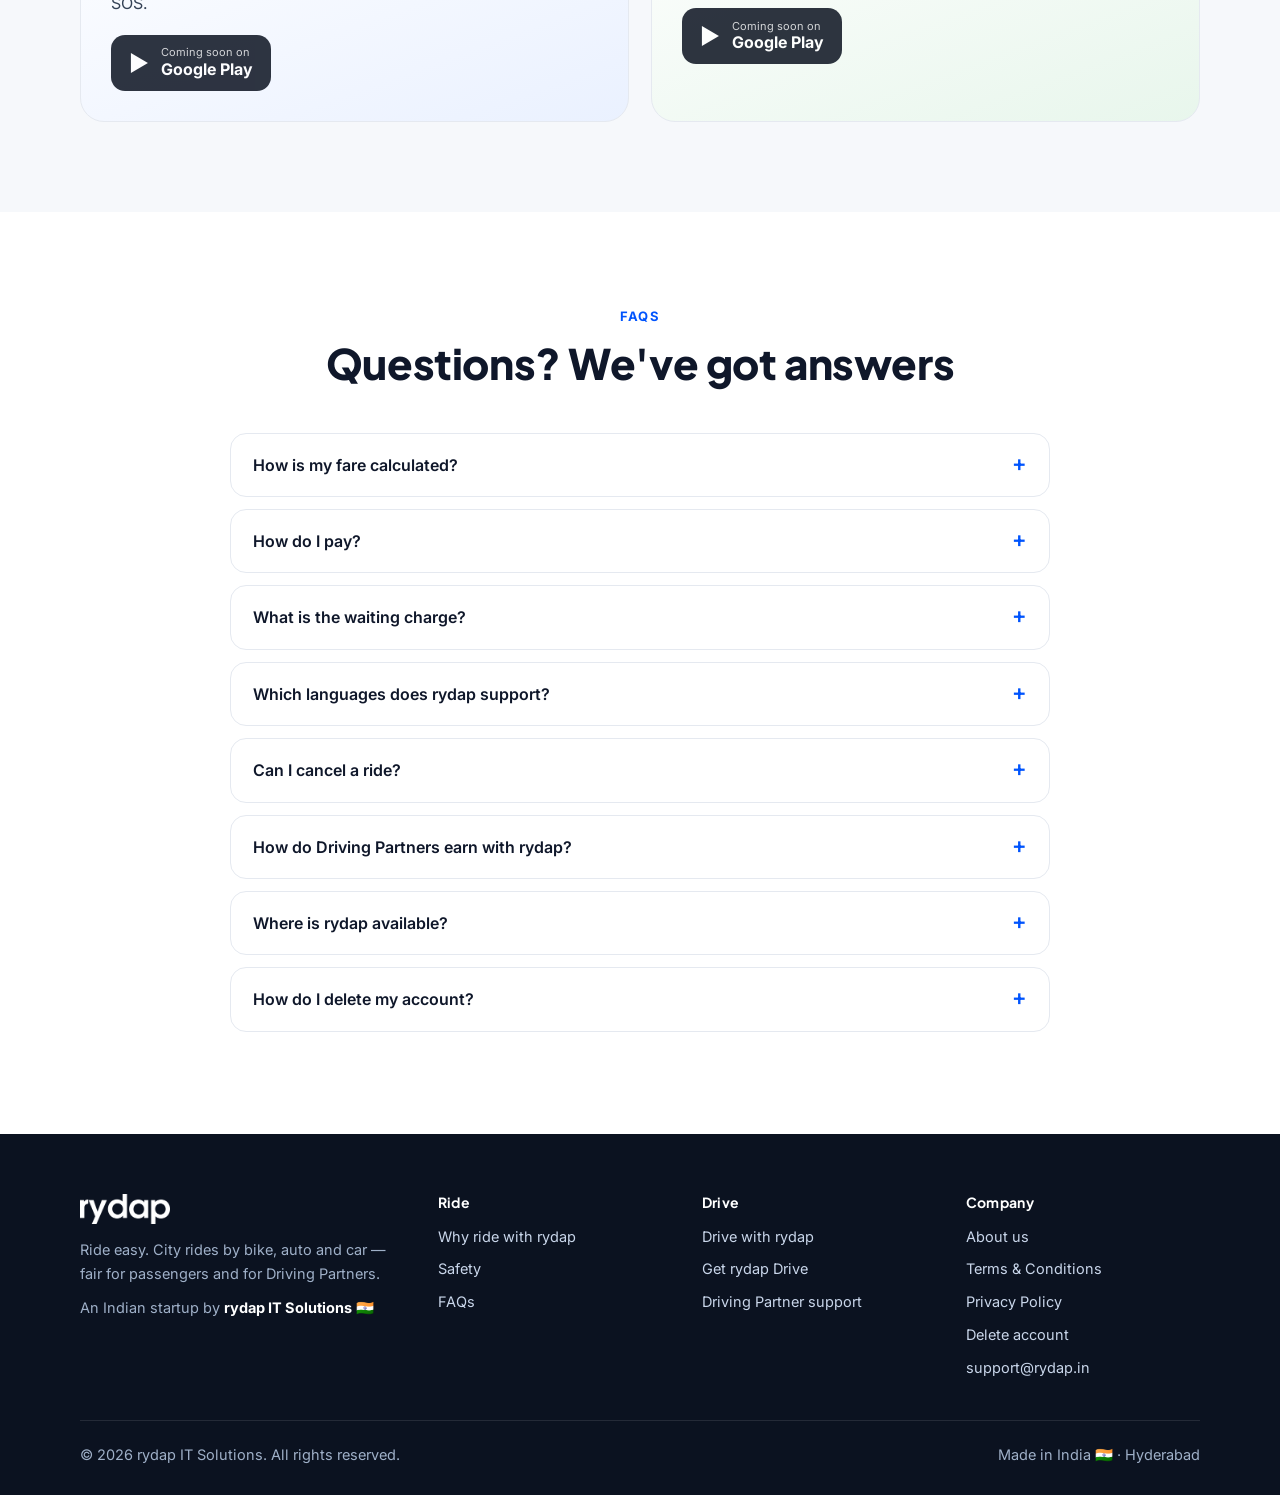
==== commit 7d9997ba: "website modified-4" ====
--- a/index.html
+++ b/index.html
@@ -49,17 +49,29 @@
     <div>
       <span class="eyebrow">🇮🇳 Made in India · Now in Hyderabad</span>
       <h1>Rides made <span class="b">easy</span>.<br>Fair for <span class="g">everyone</span>.</h1>
-      <p class="lead">Book a bike, auto or car in a few taps — in your own language, with the fare shown upfront. And our Driving Partners keep their full ride fare.</p>
-      <div class="hero-actions">
-        <a class="btn btn-primary" href="#ride">Ride with rydap</a>
-        <a class="btn btn-green" href="#drive">Drive with rydap</a>
-      </div>
-      <ul class="hero-points">
-        <li><span class="tick">✓</span>Upfront fares</li>
-        <li><span class="tick">✓</span>6 Indian languages</li>
-        <li><span class="tick">✓</span>Live tracking &amp; PIN</li>
-        <li><span class="tick">✓</span>3 minutes free waiting</li>
-      </ul>
+      <p class="lead">Low, upfront fares for passengers. Zero commission for Driving Partners. Book a bike, auto or car in a few taps — in your own language.</p>
+      <div class="hero-duo">
+        <div class="duo">
+          <a class="btn btn-primary" href="#ride">Ride with rydap</a>
+          <ul class="duo-points">
+            <li><span class="tick b">✓</span><b>Designed to offer super-low fares</b></li>
+            <li><span class="tick b">✓</span>Affordable for everyday travel</li>
+            <li><span class="tick b">✓</span>Fair prices — save on every trip</li>
+            <li><span class="tick b">✓</span>More value for your money</li>
+            <li><span class="tick b">✓</span>Upfront fares, booked in a few taps</li>
+          </ul>
+        </div>
+        <div class="duo">
+          <a class="btn btn-green" href="#drive">Drive with rydap</a>
+          <ul class="duo-points">
+            <li><span class="tick">✓</span><b>0% commission — 100% yours</b></li>
+            <li><span class="tick">✓</span>No subscription fees</li>
+            <li><span class="tick">✓</span>Earn first, pay the app amount later</li>
+            <li><span class="tick">✓</span>Easy onboarding, free to join</li>
+            <li><span class="tick">✓</span>Drive whenever you want</li>
+          </ul>
+        </div>
+      </div>
     </div>
     
 <div class="phones-wrap" aria-hidden="true"><div class="phones">
@@ -99,7 +111,7 @@
     <div class="facts-grid reveal">
       <div class="fact"><strong>5</strong><span>ride types — bike, auto, car, car AC, XL</span></div>
       <div class="fact"><strong>6</strong><span>languages in both apps</span></div>
-      <div class="fact"><strong>100%</strong><span>of the ride fare stays with the Driving Partner</span></div>
+      <div class="fact"><strong>0%</strong><span>commission — the full fare goes to the Driving Partner</span></div>
       <div class="fact"><strong>112</strong><span>emergency call one tap away</span></div>
     </div>
   </div>
@@ -113,7 +125,7 @@
       <h2>Your city ride, without the hassle</h2>
       <p>rydap is built for everyday travel — office, college, market or a quick trip across town. Clear prices, quick booking and a ryd that you can track all the way.</p>
     </div>
-    <div class="cards"><div class="card reveal"><div class="icon b">💰</div><h3>See your fare before you book</h3><p>The full fare for every ryd — bike, auto, car, car AC or XL — is shown upfront, before you confirm. No surprises at the end.</p></div><div class="card reveal"><div class="icon g">💬</div><h3>Book by simply chatting</h3><p>Tell rydap where you want to go, like talking to a friend. Prefer the classic way? Switch to U-Mode and pick pickup &amp; drop on the map.</p></div><div class="card reveal"><div class="icon b">🗣️</div><h3>In your own language</h3><p>Use rydap in English, हिंदी, తెలుగు, தமிழ், ಕನ್ನಡ or മലയാളം — switch any time with one tap.</p></div><div class="card reveal"><div class="icon g">📍</div><h3>Live tracking &amp; ride PIN</h3><p>Watch your ryd arrive on the map. Your ride starts only after you share your PIN with the Driving Partner.</p></div><div class="card reveal"><div class="icon b">⏱️</div><h3>Fair waiting rules</h3><p>The first 3 minutes of waiting at pickup are free. After that, a small per-minute charge, always shown live in the app.</p></div><div class="card reveal"><div class="icon g">🤝</div><h3>Pay the way you like</h3><p>Pay your Driving Partner directly at the end of the trip — cash or UPI. Simple and transparent.</p></div></div>
+    <div class="cards"><div class="card reveal"><div class="icon b">💰</div><h3>Lower fares, shown upfront</h3><p>The full fare for every ryd — bike, auto, car, car AC or XL — is shown upfront, before you confirm. No surprises at the end.</p></div><div class="card reveal"><div class="icon g">💬</div><h3>Book by simply chatting</h3><p>Tell rydap where you want to go, like talking to a friend. Prefer the classic way? Switch to U-Mode and pick pickup &amp; drop on the map.</p></div><div class="card reveal"><div class="icon b">🗣️</div><h3>In your own language</h3><p>Use rydap in English, हिंदी, తెలుగు, தமிழ், ಕನ್ನಡ or മലയാളം — switch any time with one tap.</p></div><div class="card reveal"><div class="icon g">📍</div><h3>Live tracking &amp; ride PIN</h3><p>Watch your ryd arrive on the map. Your ride starts only after you share your PIN with the Driving Partner.</p></div><div class="card reveal"><div class="icon b">⏱️</div><h3>Fair waiting rules</h3><p>The first 3 minutes of waiting at pickup are free. After that, a small per-minute charge, always shown live in the app.</p></div><div class="card reveal"><div class="icon g">🤝</div><h3>Pay the way you like</h3><p>Pay your Driving Partner directly at the end of the trip — cash or UPI. Simple and transparent.</p></div></div>
     <div class="steps">
       <div class="step reveal"><h4>Tell us where to go</h4><p>Type your drop, pick a recent place or choose on the map.</p></div>
       <div class="step reveal"><h4>Choose your ryd</h4><p>Compare upfront fares for bike, auto and car, then book.</p></div>
@@ -127,10 +139,10 @@
   <div class="container">
     <div class="section-head reveal">
       <span class="kicker">For Driving Partners</span>
-      <h2>Drive with rydap. Your fare stays yours.</h2>
+      <h2>Drive with rydap. 0% commission.</h2>
       <p>We believe the person who drives should keep what the ride pays. rydap Drive is simple, fair and works in your language.</p>
     </div>
-    <div class="cards"><div class="card reveal"><div class="icon g">✅</div><h3>Keep your full ride fare</h3><p>The ride fare is yours. rydap's small app amount is added to the passenger's bill — it is not cut from your fare.</p></div><div class="card reveal"><div class="icon g">🆓</div><h3>Free to join, no subscription</h3><p>No joining fee and no monthly plan. Download rydap Drive, verify your documents and start earning.</p></div><div class="card reveal"><div class="icon g">🕒</div><h3>Drive when you want</h3><p>Go online and offline whenever you like. You are your own boss — no fixed shifts, no targets.</p></div><div class="card reveal"><div class="icon g">🔎</div><h3>Know the ride before you accept</h3><p>See the fare, the pickup distance, pickup and drop before you tap Accept. Skip what doesn't suit you.</p></div><div class="card reveal"><div class="icon g">⏱️</div><h3>Waiting time pays you</h3><p>After 3 free minutes at pickup, every waiting charge goes fully to you — shown live on your screen.</p></div><div class="card reveal"><div class="icon g">📊</div><h3>Clear wallet &amp; earnings</h3><p>Today's rides, earnings and wallet balance at a glance. Every entry is listed, nothing hidden.</p></div></div>
+    <div class="cards"><div class="card reveal"><div class="icon g">✅</div><h3>0% commission — 100% yours</h3><p>rydap takes no commission from your fare. Our small app amount is added to the passenger's bill — your ride fare stays fully yours.</p></div><div class="card reveal"><div class="icon g">🆓</div><h3>Free to join, no subscription</h3><p>No joining fee and no monthly plan. Download rydap Drive, verify your documents and start earning.</p></div><div class="card reveal"><div class="icon g">🕒</div><h3>Drive when you want</h3><p>Go online and offline whenever you like. You are your own boss — no fixed shifts, no targets.</p></div><div class="card reveal"><div class="icon g">🔎</div><h3>Know the ride before you accept</h3><p>See the fare, the pickup distance, pickup and drop before you tap Accept. Skip what doesn't suit you.</p></div><div class="card reveal"><div class="icon g">⏱️</div><h3>Waiting time pays you</h3><p>After 3 free minutes at pickup, every waiting charge goes fully to you — shown live on your screen.</p></div><div class="card reveal"><div class="icon g">📊</div><h3>Clear wallet &amp; earnings</h3><p>Today's rides, earnings and wallet balance at a glance. Every entry is listed, nothing hidden.</p></div></div>
     <div class="steps g">
       <div class="step reveal"><h4>Download rydap Drive</h4><p>Sign in with your mobile number — no paperwork at an office.</p></div>
       <div class="step reveal"><h4>Verify in minutes</h4><p>Add your driving licence, vehicle RC and Aadhaar details from your phone.</p></div>
--- a/css/site.css
+++ b/css/site.css
@@ -91,6 +91,13 @@
 .hero h1 .g { color: var(--green); }
 .hero .lead { font-size: 18.5px; color: var(--text); max-width: 560px; }
 .hero-actions { display: flex; flex-wrap: wrap; gap: 12px; margin-top: 28px; }
+.hero-duo { display: grid; grid-template-columns: auto auto; gap: 18px 28px; margin-top: 28px; justify-content: start; }
+.duo .btn { min-width: 190px; }
+.duo-points { list-style: none; margin-top: 14px; display: grid; gap: 8px; }
+.duo-points li { display: flex; align-items: center; gap: 8px; font-size: 14.5px; color: var(--ink); }
+.duo-points b { font-weight: 700; }
+@media (min-width: 761px) { .duo-points li { white-space: nowrap; } }
+.tick.b { background: var(--blue-soft); color: var(--blue); }
 .hero-points { display: flex; flex-wrap: wrap; gap: 10px 22px; margin-top: 28px; list-style: none; }
 .hero-points li { display: flex; align-items: center; gap: 8px; font-size: 14.5px; color: var(--ink); font-weight: 500; }
 .tick { width: 20px; height: 20px; border-radius: 50%; background: var(--green-soft); color: var(--green); display: inline-grid; place-items: center; font-size: 12px; font-weight: 800; flex: none; }
@@ -331,6 +338,7 @@
   .nav-cta .btn { display: none; }
   .hero { padding: 44px 0 80px; }
   .hero .lead { font-size: 17px; }
+  .hero-duo { grid-template-columns: 1fr; gap: 22px; }
   .phones-wrap { --s: .62; }
   .facts-grid { grid-template-columns: 1fr 1fr; }
   .fact:nth-child(2) { border-right: 0; }
